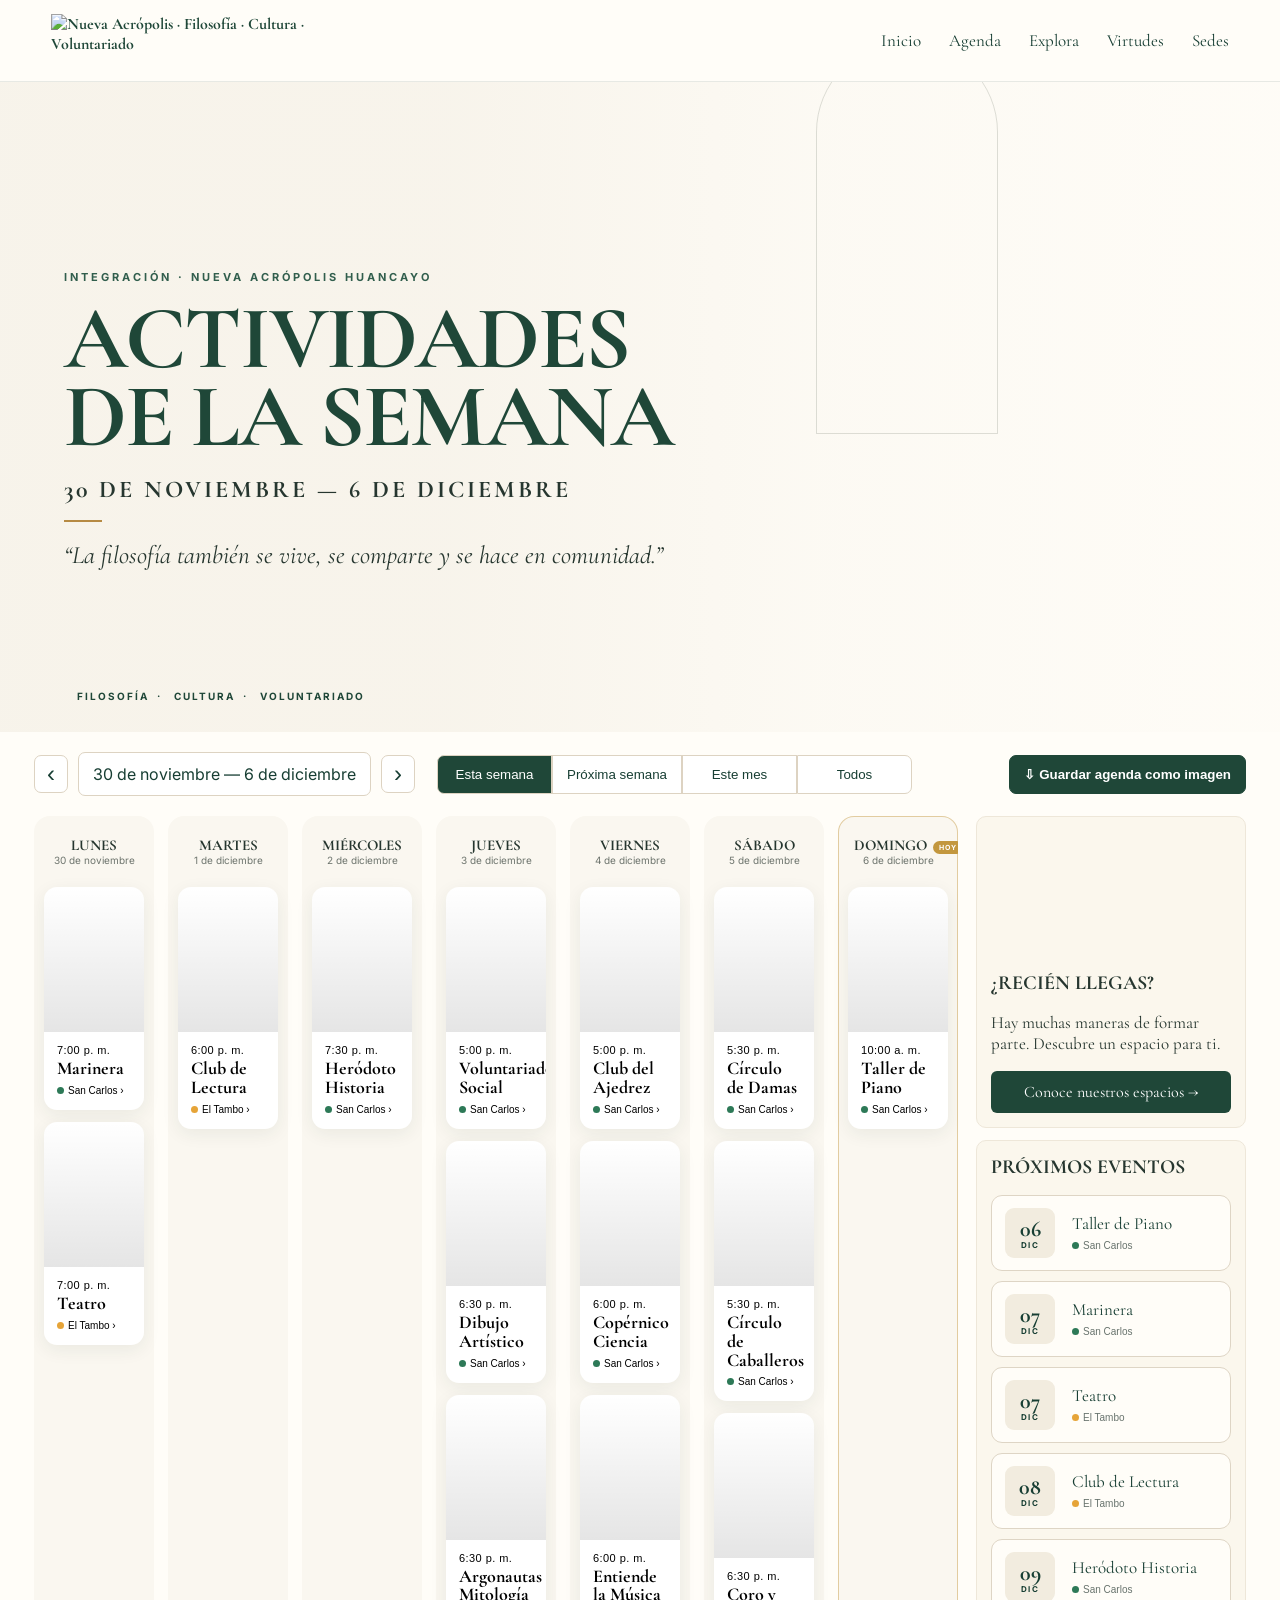
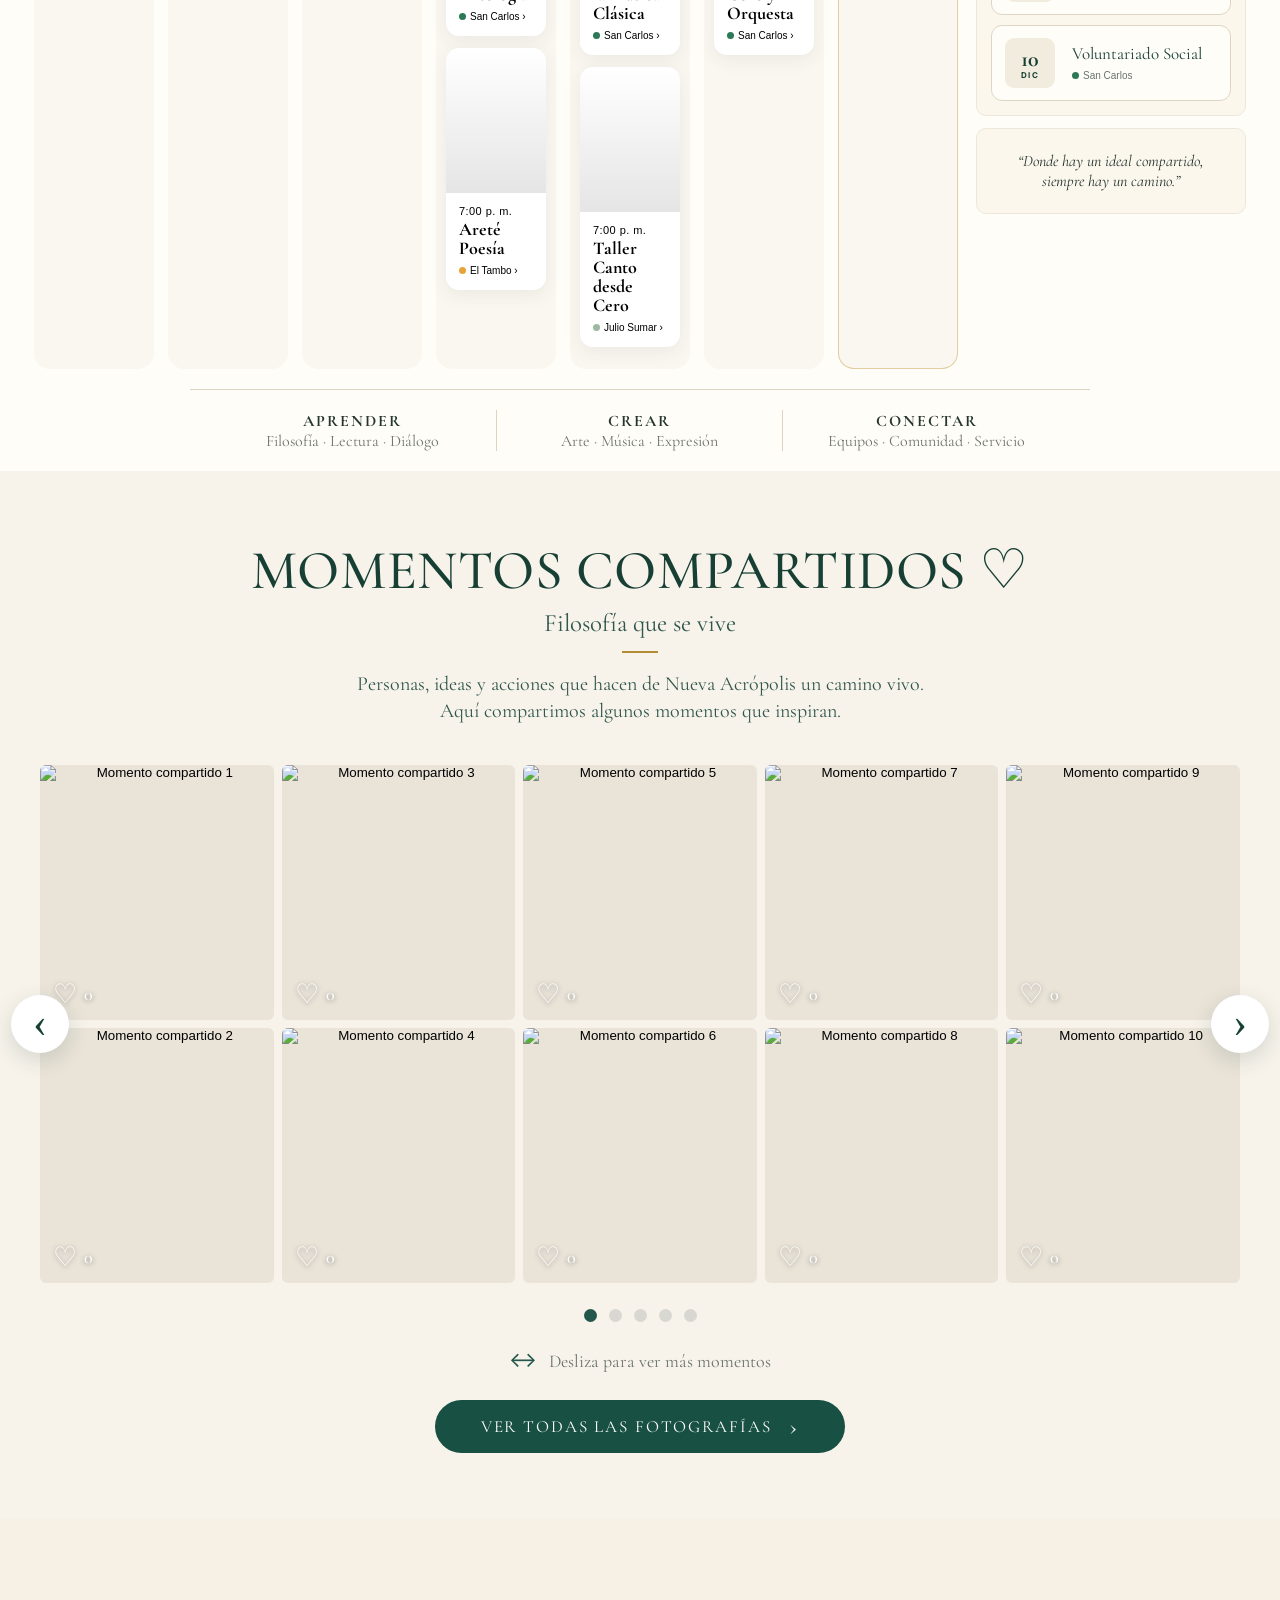
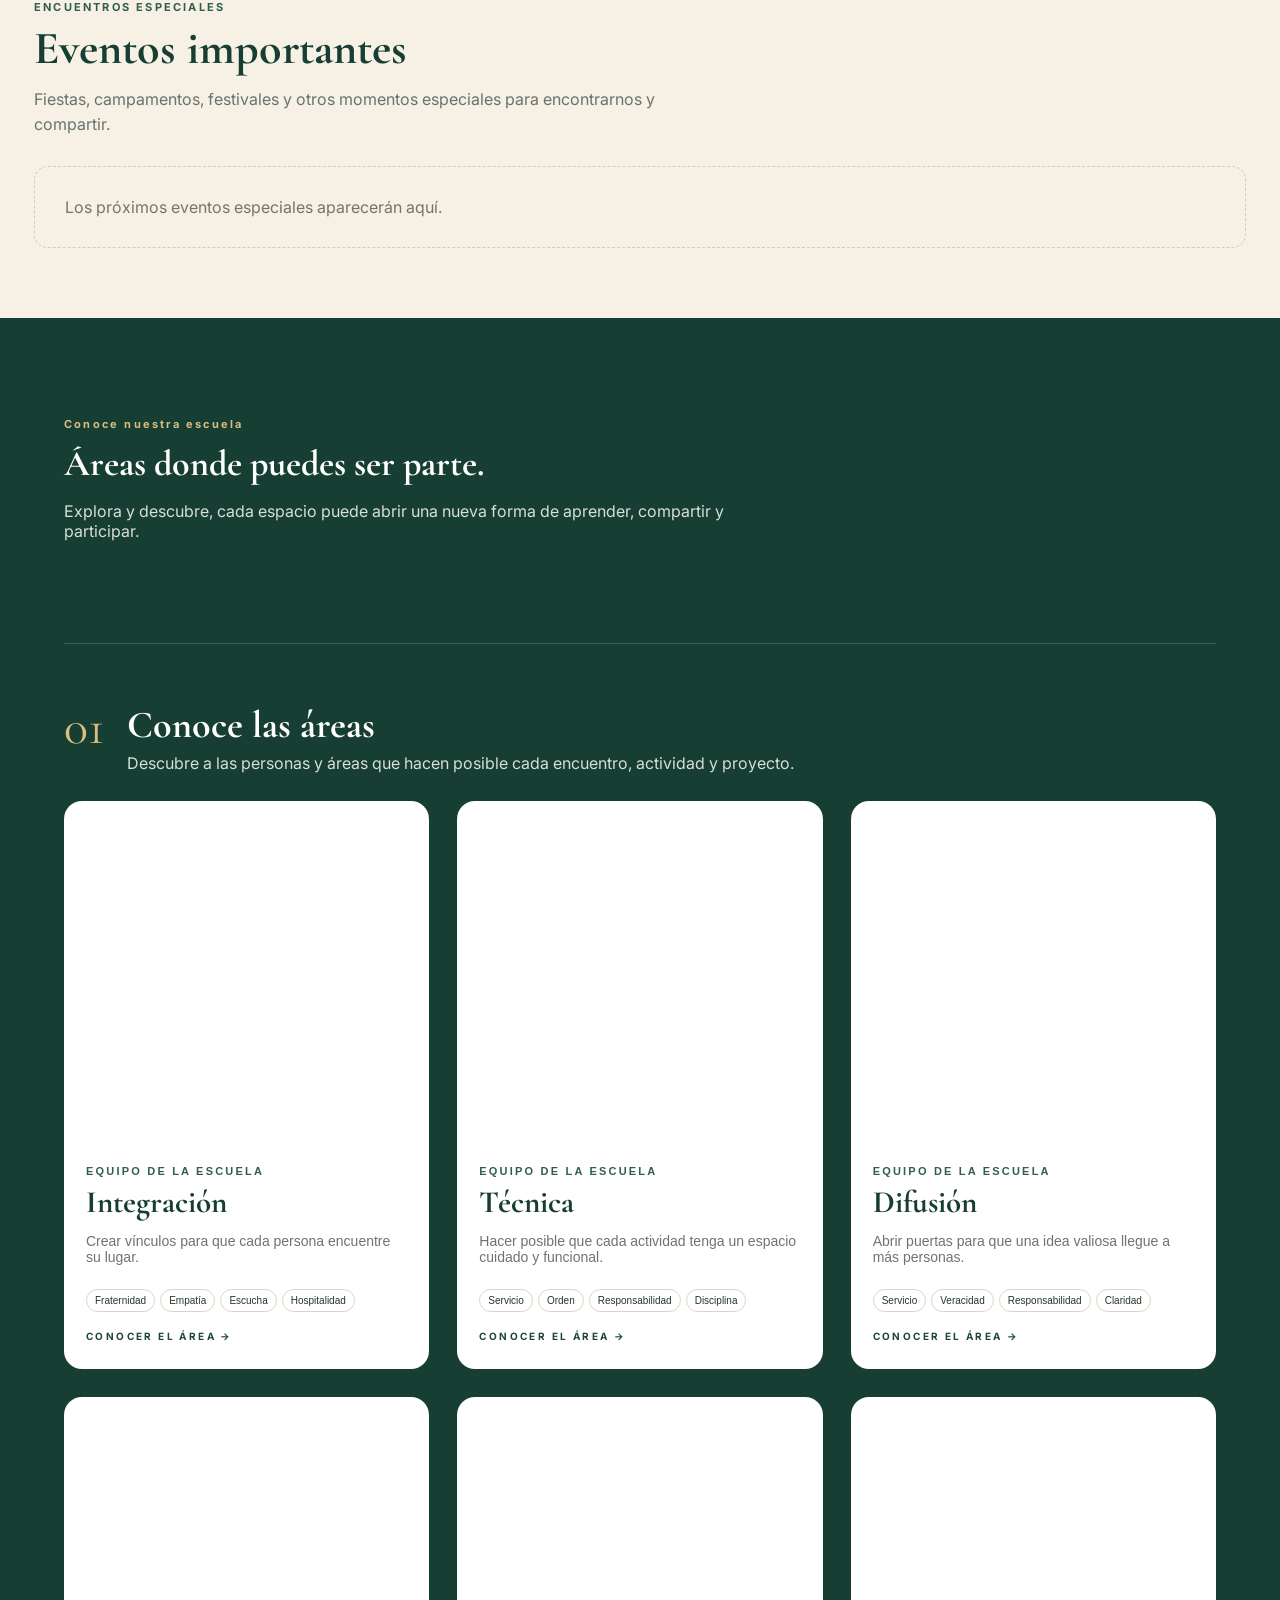
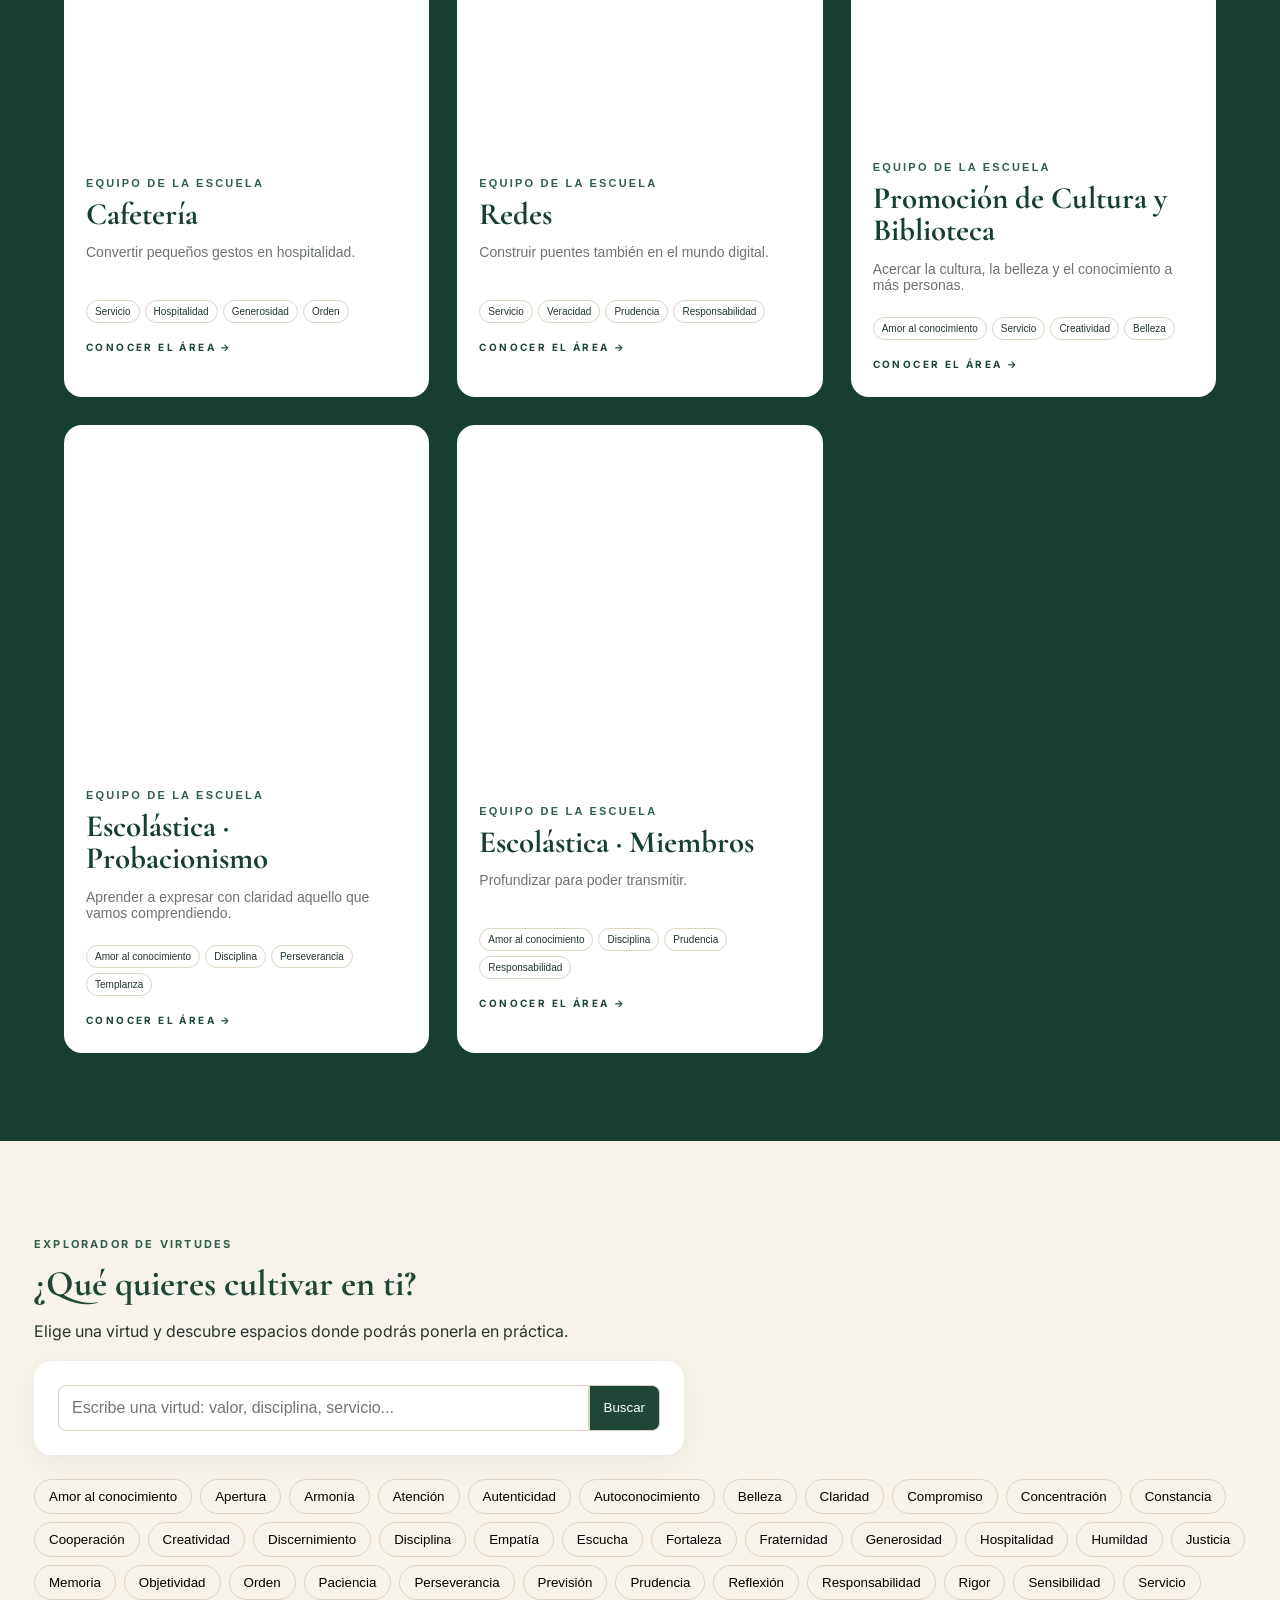
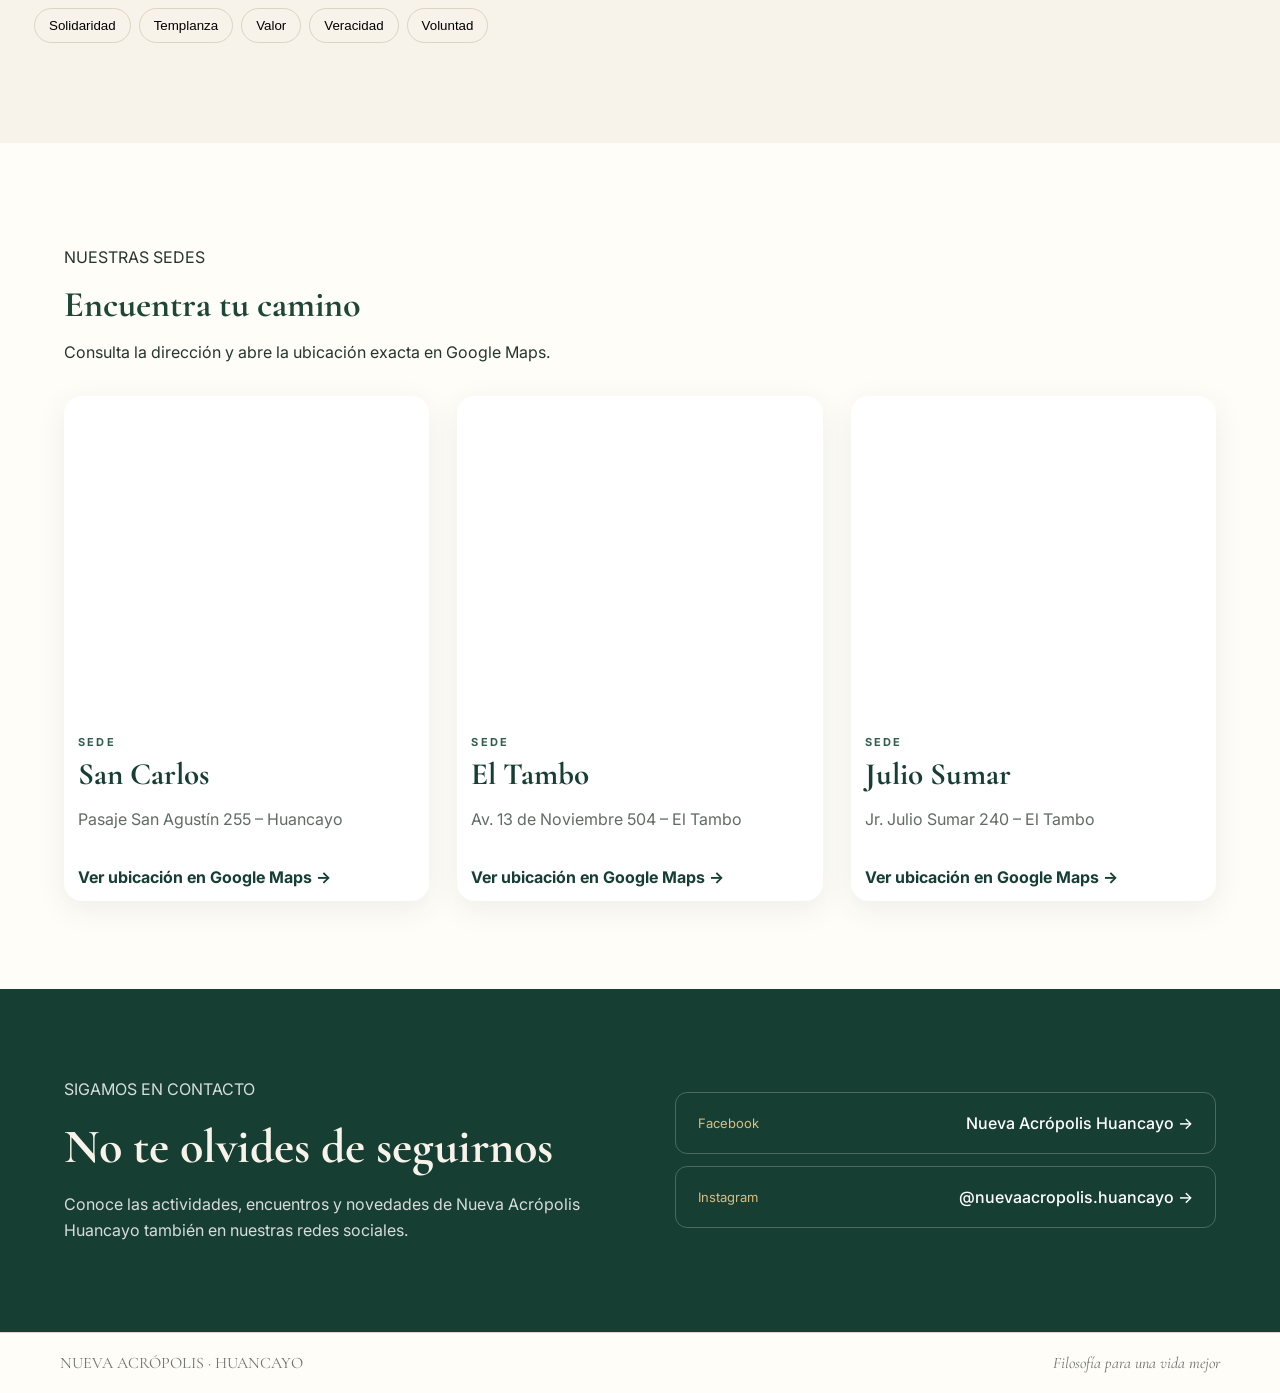
==== index.html @ ba3ba39b "Add files via upload" ====
<!DOCTYPE html>
<html lang="es">
<head>
  <meta charset="UTF-8">
  <meta name="viewport" content="width=device-width, initial-scale=1.0">
  <meta name="theme-color" content="#1f4738">
  <title>Nueva Acrópolis Huancayo</title>
  <link rel="stylesheet" href="style.css">
</head>
<body>
<header class="topbar">
  <a class="brand" href="#inicio" aria-label="Nueva Acrópolis"><img src="img/logo-nueva-acropolis.png" alt="Nueva Acrópolis · Filosofía · Cultura · Voluntariado"></a>
  <button class="menu-btn" id="menuBtn" aria-label="Abrir menú">☰</button>
  <nav id="nav">
    <a href="#inicio">Inicio</a><a href="#agenda">Agenda</a>
    <a href="#explorar">Explora</a><a href="#virtudes">Virtudes</a>
    <a href="#sedes">Sedes</a>
  </nav>
</header>

<main id="inicio">
  <section class="hero">
    <div class="hero-copy">
      <p class="eyebrow">INTEGRACIÓN · NUEVA ACRÓPOLIS HUANCAYO</p>
      <h1>ACTIVIDADES<br>DE LA SEMANA</h1>
      <h2 id="heroWeek">—</h2>
      <div class="gold-line"></div>
      <blockquote>“La filosofía también se vive, se comparte y se hace en comunidad.”</blockquote>
    </div>
    <div class="hero-simple-values">FILOSOFÍA&nbsp;&nbsp;·&nbsp;&nbsp; CULTURA&nbsp;&nbsp;·&nbsp;&nbsp; VOLUNTARIADO</div>
  </section>

  <section class="agenda-shell" id="agenda">
    <div class="agenda-tools">
      <button id="prevWeek" class="icon-btn" title="Semana anterior">‹</button>
      <div class="date-pill" id="weekPill">📅 —</div>
      <button id="nextWeek" class="icon-btn" title="Semana siguiente">›</button>
      <div class="view-tabs">
        <button class="active" data-view="week">Esta semana</button>
        <button data-view="next">Próxima semana</button>
        <button data-view="month">Este mes</button>
        <button data-view="all">Todos</button>
      </div>
      <button class="download-btn" id="downloadAgenda">⇩ Guardar agenda como imagen</button>
    </div>

    <div class="mobile-day-tabs" id="mobileDays"></div>
    <div class="calendar-layout">
      <div class="week-grid" id="weekGrid"></div>
      <aside class="sidebar">
        <article class="welcome-card">
          <div class="welcome-photo"></div>
          <div class="pad">
            <h3>¿RECIÉN LLEGAS?</h3>
            <p>Hay muchas maneras de formar parte. Descubre un espacio para ti.</p>
            <a class="primary-btn" href="#explorar">Conoce nuestros espacios →</a>
          </div>
        </article>
        <article class="upcoming">
          <div class="section-head"><h3>PRÓXIMOS EVENTOS</h3></div>
          <div id="upcomingList"></div>
        </article>
        <article class="quote-card">“Donde hay un ideal compartido,<br>siempre hay un camino.”</article>
      </aside>
    </div>
  </section>

  <section class="pathways" id="explorar">
    <div><b>APRENDER</b><span>Filosofía · Lectura · Diálogo</span></div>
    <div><b>CREAR</b><span>Arte · Música · Expresión</span></div>
    <div><b>CONECTAR</b><span>Equipos · Comunidad · Servicio</span></div>
  </section>


<section class="ideals-gallery-section" id="nuestros-ideales">
  <div class="ideals-gallery-inner">
    <div class="ideals-intro">
      <h2>MOMENTOS COMPARTIDOS ♡</h2>
      <p class="ideals-subtitle">Filosofía que se vive</p>
      <span class="ideals-divider" aria-hidden="true"></span>
      <p class="ideals-description">Personas, ideas y acciones que hacen de Nueva Acrópolis un camino vivo.<br>Aquí compartimos algunos momentos que inspiran.</p>
    </div>
    <div id="schoolGallery" class="school-gallery"></div>
  </div>
</section>

<section class="important-events-section" id="eventos-importantes">
  <div class="important-events-heading">
    <p class="eyebrow">ENCUENTROS ESPECIALES</p>
    <h2>Eventos importantes</h2>
    <p>Fiestas, campamentos, festivales y otros momentos especiales para encontrarnos y compartir.</p>
  </div>
  <div id="importantEventsGrid" class="important-events-grid"></div>
</section>

  <section class="content-section discovery-section" id="descubre">
    <p class="eyebrow">Conoce nuestra escuela</p>
    <div class="section-head">
      <div><h2>Áreas donde puedes ser parte.</h2><p>Explora y descubre, cada espacio puede abrir una nueva forma de aprender, compartir y participar.</p></div>
    </div>
    <div class="discover-block teams-block">
      <div class="discover-heading"><span>01</span><div><h3>Conoce las áreas</h3><p>Descubre a las personas y áreas que hacen posible cada encuentro, actividad y proyecto.</p></div></div>
      <div class="cards-grid" id="serviceSpacesGrid"></div>
    </div>
  </section>

  <section class="content-section virtue-section" id="virtudes">
    <p class="eyebrow">EXPLORADOR DE VIRTUDES</p>
    <h2>¿Qué quieres cultivar en ti?</h2>
    <p>Elige una virtud y descubre espacios donde podrás ponerla en práctica.</p>
    <div class="virtue-search"><input id="virtueInput" placeholder="Escribe una virtud: valor, disciplina, servicio..."><button id="virtueBtn">Buscar</button></div>
    <div class="virtue-chips" id="virtueChips"></div>
    <div id="virtueResults"></div>
  </section>
<section class="content-section" id="sedes">
  <div class="section-wrap">
    <p class="section-kicker">NUESTRAS SEDES</p>
    <h2 class="section-title">Encuentra tu camino</h2>
    <p class="section-intro">Consulta la dirección y abre la ubicación exacta en Google Maps.</p>
    <div class="venue-grid" id="venueGrid"></div>
  </div></section>
</main>

<div class="modal" id="detailModal" aria-hidden="true">
  <div class="modal-backdrop" data-close></div>
  <article class="modal-card">
    <button class="modal-close" data-close aria-label="Cerrar">×</button>
    <div id="modalContent"></div>
  </article>
</div>

<nav class="mobile-nav">
  <a href="#inicio">⌂<span>Inicio</span></a><a href="#agenda">▦<span>Agenda</span></a>
  <a href="#explorar">◇<span>Explorar</span></a><a href="#virtudes">✦<span>Virtudes</span></a>
</nav>


<section class="social-section" id="redes-sociales">
  <div class="section-wrap social-inner">
    <div>
      <p class="section-kicker">SIGAMOS EN CONTACTO</p>
      <h2>No te olvides de seguirnos</h2>
      <p>Conoce las actividades, encuentros y novedades de Nueva Acrópolis Huancayo también en nuestras redes sociales.</p>
    </div>
    <div class="social-links">
      <a href="https://www.facebook.com/acropolisperu.huancayo" target="_blank" rel="noopener"><span>Facebook</span><b>Nueva Acrópolis Huancayo →</b></a>
      <a href="https://www.instagram.com/nuevaacropolis.huancayo/" target="_blank" rel="noopener"><span>Instagram</span><b>@nuevaacropolis.huancayo →</b></a>
    </div>
  </div>
</section>

<footer>NUEVA ACRÓPOLIS · HUANCAYO <em>Filosofía para una vida mejor</em></footer>

<script src="data/sedes.js"></script>
<script src="data/agenda.js"></script>
<script src="data/espacios.js"></script>
<script src="data/eventos-importantes.js"></script>
  <script src="data/galeria.js"></script>
  <script src="script.js"></script>
</body>
</html>
---- style.css ----
@import url('https://fonts.googleapis.com/css2?family=Cormorant+Garamond:wght@500;600;700&family=Inter:wght@400;500;600;700&display=swap');
:root{--green:#1f4738;--green2:#315e4d;--cream:#f7f3e9;--paper:#fffdf8;--gold:#c59b4c;--orange:#e6a438;--sage:#9db9a2;--ink:#26332d;--muted:#6f746f;--line:#ded8ca;--shadow:0 10px 28px rgba(41,48,42,.08)}
*{box-sizing:border-box}html{scroll-behavior:smooth}body{margin:0;background:var(--paper);color:var(--ink);font-family:Inter,Arial,sans-serif}.topbar{height:76px;display:flex;align-items:center;padding:0 clamp(18px,5vw,64px);gap:36px;border-bottom:1px solid #eee8dc;background:rgba(255,253,248,.96);position:sticky;top:0;z-index:30}.brand{display:flex;align-items:center;gap:10px;text-decoration:none;color:var(--green);margin-right:auto;font-family:"Cormorant Garamond",serif;font-weight:700}.brand-mark{font-size:30px;border-right:1px solid var(--gold);padding-right:10px}.brand small{display:block;font-family:Inter;font-size:8px;letter-spacing:3px}.topbar nav{display:flex;gap:28px}.topbar nav a{text-decoration:none;color:var(--ink);font-family:"Cormorant Garamond",serif;font-size:17px}.menu-btn{display:none;border:0;background:none;font-size:24px}.hero{min-height:285px;display:grid;grid-template-columns:1fr 320px;padding:38px clamp(22px,6vw,80px);background:linear-gradient(90deg,rgba(247,243,233,.96),rgba(247,243,233,.70)),radial-gradient(circle at 70% 20%,#b8b19e,#ebe3d2 45%,#f7f3e9 70%);position:relative;overflow:hidden}.hero:after{content:"";position:absolute;right:22%;top:-40px;width:180px;height:390px;border:1px solid rgba(74,84,68,.18);border-radius:90px 90px 0 0}.eyebrow{font-size:11px;letter-spacing:2.2px;color:var(--green2);font-weight:700}.hero h1,.content-section h2{font-family:"Cormorant Garamond",serif;color:var(--green);margin:0}.hero h1{font-size:clamp(42px,5vw,66px);line-height:.82}.hero h2{font-family:"Cormorant Garamond",serif;letter-spacing:3px;margin:12px 0 0}.gold-line{width:38px;border-top:2px solid var(--gold);margin:16px 0}.hero blockquote{font-family:"Cormorant Garamond",serif;font-style:italic;font-size:22px;margin:0;max-width:470px}.hero-side{align-self:center;display:flex;flex-direction:column;gap:8px;letter-spacing:2px;font-family:"Cormorant Garamond",serif}.hero-side i{margin-top:18px;color:var(--muted);font-size:13px}.agenda-shell{padding:20px clamp(14px,3vw,34px) 0}.agenda-tools{display:flex;align-items:center;gap:10px;flex-wrap:wrap}.icon-btn,.date-pill,.view-tabs button,.download-btn,.space-tabs button,.virtue-search button{border:1px solid var(--line);background:#fff;padding:11px 14px;border-radius:7px;color:var(--ink)}.icon-btn{font-size:24px;padding:4px 12px}.view-tabs{display:flex;margin-left:12px}.view-tabs button{border-radius:0;min-width:115px}.view-tabs button:first-child{border-radius:7px 0 0 7px}.view-tabs button:last-child{border-radius:0 7px 7px 0}.view-tabs .active,.space-tabs .active{background:var(--green);color:#fff}.download-btn{margin-left:auto;background:var(--green);color:#fff;border-color:var(--green);font-weight:600}.calendar-layout{display:grid;grid-template-columns:minmax(0,1fr) 270px;gap:18px;margin-top:20px}.week-grid{display:grid;grid-template-columns:repeat(7,minmax(120px,1fr));gap:7px;overflow-x:auto}.day-column{background:#faf8f2;border:1px solid #eee9de;border-radius:10px;min-height:420px;padding:6px}.day-head{text-align:center;padding:6px;font-family:"Cormorant Garamond",serif;font-weight:700}.day-head small{display:block;font-family:Inter;color:var(--muted);font-size:10px;font-weight:400}.event-card{display:block;width:100%;border:1px solid #e3ded2;background:#fff;border-radius:7px;margin:7px 0;padding:0;text-align:left;overflow:hidden;cursor:pointer}.event-img{height:60px;background:linear-gradient(135deg,#d9d0bd,#8c9a83);position:relative}.event-img:after{content:"";position:absolute;inset:0;background:linear-gradient(transparent,rgba(0,0,0,.10))}.event-body{padding:8px}.event-time{font-size:10px}.event-name{font-family:"Cormorant Garamond",serif;font-weight:700;font-size:16px;line-height:1}.venue-tag{font-size:9px;margin-top:6px;display:flex;align-items:center;gap:4px}.dot{width:7px;height:7px;border-radius:50%;display:inline-block}.san-carlos{background:#2d7957}.el-tambo{background:var(--orange)}.julio-sumar{background:var(--sage)}.sidebar{display:flex;flex-direction:column;gap:12px}.welcome-card,.upcoming,.quote-card{border:1px solid #eee7d9;background:#fbf7ed;border-radius:10px;overflow:hidden}.welcome-photo{height:80px;background:linear-gradient(120deg,#d7c9ac,#8c9b7e)}.pad,.upcoming{padding:14px}.welcome-card h3,.upcoming h3{font-family:"Cormorant Garamond",serif;margin:0;font-size:20px}.welcome-card p{font-family:"Cormorant Garamond",serif;font-size:17px}.primary-btn{display:block;text-decoration:none;text-align:center;background:var(--green);color:#fff;padding:11px;border-radius:6px;font-family:"Cormorant Garamond",serif}.upcoming-row{display:flex;gap:10px;border-top:1px solid var(--line);padding:9px 0}.upcoming-date{font-family:"Cormorant Garamond",serif;font-size:18px;font-weight:700;min-width:40px}.upcoming-date small{font-family:Inter;font-size:8px;display:block}.upcoming-name{font-family:"Cormorant Garamond",serif}.quote-card{text-align:center;padding:22px;font-family:"Cormorant Garamond",serif;font-style:italic}.pathways{display:grid;grid-template-columns:repeat(3,1fr);max-width:900px;margin:20px auto 0;border-top:1px solid var(--line);padding:20px}.pathways div{text-align:center;border-right:1px solid var(--line)}.pathways div:last-child{border:0}.pathways b{font-family:"Cormorant Garamond",serif;letter-spacing:2px}.pathways span{display:block;color:var(--muted);font-family:"Cormorant Garamond",serif}.content-section{padding:64px clamp(18px,6vw,80px);max-width:1400px;margin:auto}.content-section h2{font-size:36px}.section-head{display:flex;justify-content:space-between;gap:20px}.section-head p{max-width:700px;color:var(--muted)}.space-tabs{margin:24px 0;display:flex;gap:8px}.cards-grid{display:grid;grid-template-columns:repeat(4,1fr);gap:14px}.space-card{border:1px solid var(--line);border-radius:12px;overflow:hidden;background:#fff;cursor:pointer;text-align:left;padding:0}.space-photo{height:140px;background:linear-gradient(145deg,#ded3bc,#7e927e)}.space-card-body{padding:14px}.space-card h3{font-family:"Cormorant Garamond",serif;font-size:21px;margin:0}.space-card p{font-size:12px;color:var(--muted)}.virtue-section{background:var(--cream);max-width:none}.virtue-section>*{max-width:1250px;margin-left:auto;margin-right:auto}.virtue-search{display:flex;max-width:650px;margin-top:20px}.virtue-search input{flex:1;min-width:0;border:1px solid var(--line);border-radius:8px 0 0 8px;padding:13px;font-size:16px}.virtue-search button{border-radius:0 8px 8px 0;background:var(--green);color:white}.virtue-chips{display:flex;gap:8px;flex-wrap:wrap;margin-top:14px}.virtue-chip{border:1px solid var(--line);background:#fff;border-radius:999px;padding:8px 12px;cursor:pointer}.result-grid{display:grid;grid-template-columns:repeat(3,1fr);gap:12px;margin-top:20px}.result-card{background:#fff;border:1px solid var(--line);border-radius:10px;padding:14px}.venue-grid{display:grid;grid-template-columns:repeat(3,1fr);gap:14px;margin-top:24px}.venue-card{border:1px solid var(--line);border-radius:12px;overflow:hidden}.venue-photo{height:150px;background:linear-gradient(140deg,#d9cdb7,#8c9b81)}.venue-card div:last-child{padding:14px}.venue-card h3{font-family:"Cormorant Garamond",serif;font-size:22px;margin:0}.venue-card a{color:var(--green);font-weight:700;text-decoration:none}.modal{display:none;position:fixed;inset:0;z-index:100}.modal.open{display:block}.modal-backdrop{position:absolute;inset:0;background:rgba(20,28,24,.58)}.modal-card{position:relative;background:var(--paper);width:min(760px,92vw);max-height:88vh;overflow:auto;margin:6vh auto;border-radius:16px;box-shadow:var(--shadow);padding:24px}.modal-close{position:absolute;right:14px;top:10px;border:0;background:none;font-size:30px}.modal-hero{height:220px;border-radius:10px;background:linear-gradient(140deg,#d8cbb2,#788b78);margin-bottom:18px}.modal-card h2{font-family:"Cormorant Garamond",serif;color:var(--green);font-size:36px;margin:0}.modal-card h4{font-family:"Cormorant Garamond",serif;font-size:20px;margin-bottom:4px}.modal-card p{line-height:1.6}.virtue-list{display:flex;gap:7px;flex-wrap:wrap}.virtue-list span{border:1px solid var(--line);border-radius:999px;padding:7px 10px;font-size:12px}.whatsapp{display:inline-block;background:var(--green);color:#fff;text-decoration:none;padding:12px 16px;border-radius:7px;margin-top:12px}.mobile-day-tabs,.mobile-nav{display:none}footer{border-top:1px solid var(--line);padding:20px clamp(18px,5vw,60px);display:flex;justify-content:space-between;font-family:"Cormorant Garamond",serif;color:var(--muted)}
@media(max-width:900px){.topbar{height:64px}.topbar nav{display:none;position:absolute;top:64px;left:0;right:0;background:var(--paper);padding:18px;flex-direction:column;border-bottom:1px solid var(--line)}.topbar nav.open{display:flex}.menu-btn{display:block}.hero{grid-template-columns:1fr;padding:26px 20px;min-height:245px}.hero-side{display:none}.hero h1{font-size:42px}.hero blockquote{font-size:18px}.agenda-tools .view-tabs{display:none}.download-btn{margin-left:0;width:100%}.calendar-layout{grid-template-columns:1fr}.sidebar{display:grid;grid-template-columns:1fr 1fr}.quote-card{display:none}.mobile-day-tabs{display:flex;overflow-x:auto;gap:6px;margin-top:15px}.mobile-day-tabs button{min-width:55px;border:1px solid var(--line);background:#fff;border-radius:9px;padding:8px}.mobile-day-tabs button.active{background:var(--green);color:#fff}.week-grid{display:block;overflow:visible}.day-column{display:none;min-height:0}.day-column.mobile-active{display:block}.day-head{display:none}.event-card{display:grid;grid-template-columns:78px 1fr}.event-img{height:100%}.cards-grid{grid-template-columns:repeat(2,1fr)}.result-grid{grid-template-columns:1fr 1fr}.venue-grid{grid-template-columns:1fr}.mobile-nav{display:flex;position:sticky;bottom:0;z-index:40;background:rgba(255,253,248,.97);border-top:1px solid var(--line);justify-content:space-around;padding:7px}.mobile-nav a{text-decoration:none;color:var(--ink);font-size:17px;text-align:center}.mobile-nav span{display:block;font-size:9px}.content-section{padding:42px 18px}footer{padding-bottom:70px}.pathways{padding:16px 8px}.pathways span{font-size:12px}}
@media(max-width:560px){.brand{font-size:13px}.brand-mark{font-size:24px}.hero h1{font-size:38px}.sidebar{grid-template-columns:1fr}.upcoming{display:none}.cards-grid{display:flex;overflow-x:auto}.space-card{min-width:230px}.space-photo{height:125px}.result-grid{grid-template-columns:1fr}.pathways b{font-size:13px}.pathways span{font-size:10px}.modal-card{padding:18px}.modal-hero{height:160px}.modal-card h2{font-size:29px}}

/* V3 — imágenes reales del proyecto + logo oficial */
.brand{height:58px;min-width:260px;display:flex;align-items:center}
.brand img{display:block;width:auto;height:48px;max-width:310px;object-fit:contain;object-position:left center}
.hero{
  background:
    linear-gradient(90deg,rgba(247,243,233,.94) 0%,rgba(247,243,233,.83) 38%,rgba(247,243,233,.25) 70%,rgba(247,243,233,.48) 100%),
    url("img/hero.jpg") center/cover no-repeat;
}
.event-img,.space-photo,.venue-photo,.modal-hero{
  background-size:cover!important;
  background-position:center!important;
  background-repeat:no-repeat!important;
}
.event-img{height:74px}
.space-photo{height:155px}
.venue-photo{height:175px}
.modal-hero{height:260px}
@media(max-width:900px){
  .brand{height:50px;min-width:0}
  .brand img{height:39px;max-width:225px}
  .event-img{height:100%;min-height:92px}
  .hero{background-position:58% center}
}
@media(max-width:560px){
  .brand img{height:34px;max-width:190px}
  .topbar{padding-left:14px;padding-right:14px}
}

/* V4 elegante + fotos protagonistas */
.event-img{height:130px}.space-photo{height:260px}.space-card{border-radius:12px;overflow:hidden;transition:.2s}.space-card:hover,.event-card:hover{transform:translateY(-3px);box-shadow:0 14px 30px rgba(31,71,56,.12)}.space-card-body{padding:20px}.space-card h3{font-size:27px;margin:6px 0}.discover{font-family:Inter,sans-serif;letter-spacing:2px;text-transform:uppercase;font-size:10px;font-weight:700;color:var(--green)}.today{background:#fffdf7;box-shadow:inset 0 0 0 1px rgba(195,151,62,.45)}.today-pill{margin-left:6px;padding:2px 6px;border-radius:20px;background:#c3973e;color:white;font:700 7px Inter,sans-serif;letter-spacing:1px}.day-empty{padding:24px 8px;text-align:center;color:#aaa;font-size:10px}.week-empty{padding:20px;margin:10px;border:1px dashed #c3973e;border-radius:9px;background:#fffaf0;text-align:center}.upcoming-button{width:100%;border:0;background:none;text-align:left;cursor:pointer}.modal-card{width:min(920px,94vw);padding:28px}.modal-hero{height:390px;border-radius:14px}.modal-columns{display:grid;grid-template-columns:1fr 1fr;gap:36px}.lead{font-size:18px}.contact-box{display:flex;justify-content:space-between;align-items:center;gap:18px;background:#f4efe3;border-radius:12px;padding:18px 20px;margin:22px 0}.contact-box p{margin:5px 0}.venue-line{padding-top:15px;border-top:1px solid var(--line);font-size:13px}.light-note{font-style:italic;color:var(--muted)}.area-gallery{display:grid;grid-template-columns:repeat(3,1fr);gap:10px}.gallery-photo{height:180px;border-radius:10px;background-size:cover;background-position:center}.gallery-title{margin-top:26px}.result-card h3{font-size:23px;margin:6px 0}.hero{min-height:350px}.welcome-photo{height:140px;background:url("img/hero.jpg") center/cover}.cards-grid{gap:22px}.content-section{padding-top:80px;padding-bottom:80px}@media(max-width:900px){.event-img{min-height:130px}.space-photo{height:220px}.modal-hero{height:270px}.area-gallery{grid-template-columns:1fr 1fr}}@media(max-width:560px){.event-card{grid-template-columns:125px 1fr}.event-img{min-height:120px}.space-photo{height:220px}.modal-columns{grid-template-columns:1fr;gap:6px}.modal-hero{height:220px}.contact-box{flex-direction:column;align-items:flex-start}.area-gallery{display:flex;overflow-x:auto}.gallery-photo{min-width:240px}}

/* =========================================================
   V5 — PORTAL EDITORIAL / CULTURAL
   ========================================================= */
:root{
 --ink:#173e33; --cream:#f7f3ea; --paper:#fffdf8; --sand:#e8dfcf;
 --gold:#b68a43; --muted:#6d746d; --line:#ddd3c2;
}
body{background:var(--paper);color:#26362f}
.topbar{height:82px;background:rgba(255,253,248,.96);border-bottom:1px solid rgba(23,62,51,.10);padding:0 4vw}
.brand{height:64px}
.brand img{height:53px;max-width:330px}
.nav a{font-size:14px;letter-spacing:.02em;padding:28px 12px}
.hero{
 min-height:470px;padding:72px 5vw 58px;display:flex;align-items:center;
 background:
 linear-gradient(90deg,rgba(247,243,234,.98) 0%,rgba(247,243,234,.91) 38%,rgba(247,243,234,.26) 68%,rgba(247,243,234,.08) 100%),
 url("img/hero.jpg") center/cover no-repeat;
 border-bottom:0;
}
.hero-inner{max-width:650px}
.hero .eyebrow{font-size:11px;letter-spacing:3px}
.hero h1{font-size:clamp(54px,6vw,88px);line-height:.88;letter-spacing:-2px;margin:16px 0 20px}
.hero-week{font-size:19px;letter-spacing:4px}
.hero-quote{font-size:22px;max-width:540px;line-height:1.35;margin-top:28px}
.hero-side{background:rgba(255,253,248,.72);backdrop-filter:blur(4px);padding:30px;border-left:1px solid rgba(23,62,51,.16)}
.agenda-section{padding:34px 4vw 64px}
.agenda-toolbar{margin-bottom:28px}
.week-grid{gap:14px}
.day-column{background:#faf7f0;border:0;border-radius:16px;padding:10px;min-width:0}
.day-head{padding:10px 6px 14px;font-size:15px}
.event-card{border:0;border-radius:13px;overflow:hidden;background:white;margin-bottom:12px;box-shadow:0 5px 18px rgba(35,52,45,.07)}
.event-img{height:145px}
.event-body{padding:12px 13px 14px}
.event-name{font-size:18px;line-height:1.05;margin:3px 0 7px}
.event-time{font-size:11px;letter-spacing:.04em}
.venue-tag{font-size:10px}
.sidebar-card{border:0;border-radius:16px;background:#f3eee4;padding:22px}
.sidebar-card h3{font-size:24px}
.explore-section,.virtues-section,.venues-section{padding:78px 5vw}
.explore-section{background:#173e33;color:#f8f4eb}
.explore-section .section-kicker,.explore-section .eyebrow{color:#d9bd82}
.explore-section .section-title{color:white;font-size:48px}
.explore-section .section-intro{color:#d9dfda;max-width:680px}
.space-tabs{margin:30px 0 28px}
.space-tabs button{border:1px solid rgba(255,255,255,.24);background:transparent;color:white;padding:12px 18px}
.space-tabs button.active{background:#f8f4eb;color:#173e33}
.spaces-grid{grid-template-columns:repeat(3,1fr);gap:24px}
.space-card{border:0;border-radius:18px;overflow:hidden;background:#fff;color:#24352f;text-align:left}
.space-photo{height:300px}
.space-card-body{padding:22px 22px 25px}
.space-card h3{font-size:29px;margin:7px 0}
.space-card p{font-size:14px;min-height:42px}
.discover{font-size:10px;letter-spacing:2.4px}
.virtues-section{background:#f5efe4}
.virtues-layout{display:grid;grid-template-columns:.8fr 1.2fr;gap:60px;align-items:start}
.virtues-section .section-title{font-size:48px}
.virtue-search{background:white;border-radius:18px;padding:24px;box-shadow:0 8px 30px rgba(35,52,45,.06)}
.virtue-chip{padding:9px 14px;border-radius:999px;background:transparent}
.venues-section .section-title{font-size:48px}
.venue-grid{grid-template-columns:repeat(3,1fr);gap:24px}
.venue-card{border:0;border-radius:18px;overflow:hidden;box-shadow:0 8px 28px rgba(35,52,45,.07)}
.venue-photo{height:260px}
.modal-overlay{backdrop-filter:blur(6px)}
.modal-card{border-radius:20px;width:min(960px,94vw);padding:0;overflow:auto}
.modal-content{padding:0 34px 34px}
.modal-hero{height:430px;margin:0 -34px 28px;border-radius:0}
.modal-close{position:sticky;top:12px;float:right;z-index:5;background:white;border-radius:50%;width:38px;height:38px;box-shadow:0 3px 15px rgba(0,0,0,.12)}
.modal-content h2{font-size:45px}
.contact-box{background:#173e33;color:white;padding:20px 22px;border-radius:14px}
.contact-box .eyebrow{color:#d9bd82}
.whatsapp{background:#f7f3ea!important;color:#173e33!important;border-radius:8px!important}
@media(max-width:1100px){
 .spaces-grid{grid-template-columns:repeat(2,1fr)}
 .week-grid{gap:8px}
 .event-img{height:120px}
}
@media(max-width:900px){
 .topbar{height:68px}
 .hero{min-height:390px;padding:52px 22px 42px}
 .hero h1{font-size:55px}
 .hero-side{display:none}
 .agenda-section{padding:24px 16px 50px}
 .spaces-grid{display:flex;overflow-x:auto;scroll-snap-type:x mandatory;padding-bottom:12px}
 .space-card{min-width:82vw;scroll-snap-align:start}
 .space-photo{height:270px}
 .virtues-layout{grid-template-columns:1fr;gap:24px}
 .venue-grid{grid-template-columns:1fr}
}
@media(max-width:560px){
 .hero{min-height:350px;background-position:64% center}
 .hero h1{font-size:45px}
 .hero-week{font-size:14px;letter-spacing:2px}
 .hero-quote{font-size:18px}
 .event-card{display:grid;grid-template-columns:42% 58%}
 .event-img{height:auto;min-height:125px}
 .space-photo{height:245px}
 .explore-section,.virtues-section,.venues-section{padding:55px 18px}
 .explore-section .section-title,.virtues-section .section-title,.venues-section .section-title{font-size:38px}
 .modal-content{padding:0 20px 24px}
 .modal-hero{margin:0 -20px 24px;height:260px}
 .modal-content h2{font-size:36px}
}

/* ==========================================================
   V6 — Integración visual, galerías y exploración automática
   ========================================================== */
.hero{
  min-height:650px;
  padding:90px 5vw 80px;
  background:
    linear-gradient(90deg,rgba(247,243,234,.97) 0%,rgba(247,243,234,.91) 35%,rgba(247,243,234,.34) 64%,rgba(247,243,234,.10) 100%),
    url("img/hero.jpg") center/cover no-repeat;
}
.hero-copy{max-width:720px}
.hero-copy h1{font-size:clamp(68px,7vw,106px);line-height:.86}
.hero-copy blockquote{max-width:620px;font-size:25px;line-height:1.4}
.content-section{padding-top:78px;padding-bottom:88px}
.discover-block{margin-top:38px}
.discover-block + .discover-block{margin-top:86px;padding-top:62px;border-top:1px solid var(--line)}
.discover-heading{display:flex;gap:22px;align-items:flex-start;margin-bottom:28px}
.discover-heading>span{font-family:"Cormorant Garamond",serif;font-size:50px;color:var(--gold);line-height:1}
.discover-heading h3{font-family:"Cormorant Garamond",serif;font-size:38px;color:var(--green);margin:0}
.discover-heading p{margin:5px 0 0;color:var(--muted)}
.cards-grid{grid-template-columns:repeat(3,minmax(0,1fr));gap:28px}
.space-photo{height:330px}
.space-card{border-radius:18px;overflow:hidden}
.space-card-body{padding:22px 22px 26px}
.space-card h3{font-size:30px}

/* The modal previously had no padding because the actual element is #modalContent. */
.modal-card{
  width:min(1040px,94vw);
  max-height:92vh;
  padding:0 !important;
  overflow-y:auto;
  overflow-x:hidden;
  border-radius:22px;
}
#modalContent{padding:0}
.modal-inner{padding:34px 52px 48px}
.modal-inner>p,.modal-inner>h2,.modal-inner>h4{max-width:900px}
.modal-inner h2{font-size:52px;margin:7px 0 10px}
.modal-inner h4{font-size:22px;margin-top:30px}
.modal-inner p{font-size:17px;line-height:1.65}
.modal-columns{gap:48px;margin-top:30px}
.modal-close{position:fixed;top:calc(4vh + 16px);right:calc(3vw + 16px);z-index:20}

/* Three prepared photos per activity/area */
.photo-gallery{
  width:100%;height:500px;display:grid;grid-template-columns:2fr 1fr;gap:7px;
  background:#e9e3d8;
}
.gallery-main,.gallery-side>div{background-size:cover;background-position:center;background-repeat:no-repeat}
.gallery-side{display:grid;grid-template-rows:1fr 1fr;gap:7px}
.contact-box{margin-top:34px}
.virtue-section{padding-top:85px;padding-bottom:100px}
.virtue-chips{margin-top:24px}
.virtue-related-head{margin:34px 0 18px}
.result-grid{display:grid;grid-template-columns:repeat(3,1fr);gap:18px}
.result-card.virtue-result{background:#fff;border:1px solid var(--line);border-radius:14px;padding:22px;text-align:left;cursor:pointer}
.result-card.virtue-result:hover{transform:translateY(-2px);box-shadow:0 8px 24px rgba(31,71,56,.08)}
.relation{font:700 9px/1.2 Inter,sans-serif;letter-spacing:1.6px;color:var(--gold)}
.mini-virtues{display:flex;flex-wrap:wrap;gap:5px;margin-top:14px}
.mini-virtues span{font-size:10px;padding:5px 8px;border:1px solid var(--line);border-radius:999px}
.no-results{margin-top:25px;color:var(--muted)}
@media(max-width:1100px){
 .cards-grid{grid-template-columns:repeat(2,minmax(0,1fr))}
 .result-grid{grid-template-columns:repeat(2,1fr)}
}
@media(max-width:900px){
 .hero{min-height:560px;padding:70px 24px 60px}
 .hero-copy h1{font-size:64px}
 .cards-grid{display:grid;grid-template-columns:repeat(2,minmax(0,1fr));overflow:visible}
 .space-card{min-width:0}
 .space-photo{height:280px}
 .photo-gallery{height:420px;grid-template-columns:1.45fr .75fr}
 .modal-inner{padding:28px 28px 38px}
 .modal-close{top:6vh;right:5vw}
}
@media(max-width:620px){
 .hero{min-height:620px;padding:68px 18px 56px;background-position:62% center}
 .hero-copy h1{font-size:52px;line-height:.9}
 .hero-copy blockquote{font-size:20px}
 .cards-grid{grid-template-columns:1fr}
 .space-photo{height:72vw;max-height:360px}
 .discover-heading>span{font-size:40px}
 .discover-heading h3{font-size:31px}
 .photo-gallery{height:auto;display:grid;grid-template-columns:1fr;gap:5px}
 .gallery-main{height:72vw;min-height:270px}
 .gallery-side{grid-template-columns:1fr 1fr;grid-template-rows:1fr;height:38vw;min-height:145px}
 .modal-card{width:96vw;max-height:94vh}
 .modal-inner{padding:25px 20px 34px}
 .modal-inner h2{font-size:40px}
 .modal-inner p{font-size:16px}
 .modal-columns{grid-template-columns:1fr;gap:6px}
 .modal-close{top:4.5vh;right:4vw}
 .result-grid{grid-template-columns:1fr}
}

/* V7 hard layout corrections */
.section-wrap{width:min(1440px,90vw);margin:0 auto}
#espacios{display:block!important;visibility:visible!important;min-height:600px;background:#173e33;color:#f7f3ea;padding:90px 0}
#espacios .section-title,#espacios .discover-heading h3{color:#fff}
#espacios .section-intro,#espacios .discover-heading p{color:#d7ddd8}
#activitySpacesGrid,#serviceSpacesGrid{display:grid!important;grid-template-columns:repeat(3,minmax(0,1fr));gap:28px}
#sedes{display:block!important;visibility:visible!important;padding:90px 0;background:#fffdf8;min-height:560px}
#venueGrid{display:grid!important;grid-template-columns:repeat(3,minmax(0,1fr));gap:28px;margin-top:34px}
.venue-card{background:#fff;border-radius:18px;overflow:hidden;box-shadow:0 8px 30px rgba(31,62,50,.08)}
.venue-photo{height:300px;background-size:cover;background-position:center}
.venue-info{padding:24px}
.venue-info h3{font-family:"Cormorant Garamond",serif;font-size:31px;margin:5px 0 8px;color:#173e33}
.venue-info p{min-height:42px;color:#626b65}
.venue-info a{color:#173e33;font-weight:700;text-decoration:none}
.modal-card{width:min(1060px,94vw)!important;max-height:92vh!important;overflow-y:auto!important;overflow-x:hidden!important}
#modalContent{width:100%!important;box-sizing:border-box!important;padding:0!important}
.modal-inner{box-sizing:border-box!important;width:100%!important;padding:42px 72px 54px!important;margin:0!important}
.modal-inner h2,.modal-inner>p,.modal-inner>h4,.modal-inner .modal-columns,.modal-inner .contact-box,.modal-inner .location-box{margin-left:auto!important;margin-right:auto!important;max-width:900px!important}
.modal-inner h2{font-size:52px}
.modal-inner .modal-columns{display:grid;grid-template-columns:1fr 1fr;gap:52px}
.location-box{margin-top:30px!important;padding:22px 24px;background:#f3eee3;border-radius:14px;border-left:3px solid #b68a43}
.location-box h4{margin:5px 0!important;font-size:22px}
.location-box p{margin:4px 0 10px!important}
.location-box a{color:#173e33;font-weight:700}
.photo-gallery{width:100%!important;height:510px!important;margin:0!important}
.social-section{padding:72px 0;background:#173e33;color:#f7f3ea}
.social-inner{display:grid;grid-template-columns:1fr 1fr;gap:70px;align-items:center}
.social-inner h2{font-family:"Cormorant Garamond",serif;font-size:48px;margin:8px 0 12px}
.social-inner p{color:#d7ddd8;max-width:620px;line-height:1.6}
.social-links{display:grid;gap:12px}
.social-links a{display:flex;justify-content:space-between;align-items:center;gap:20px;padding:20px 22px;border:1px solid rgba(255,255,255,.22);border-radius:12px;color:#fff;text-decoration:none}
.social-links a:hover{background:rgba(255,255,255,.07)}
.social-links span{font-size:13px;color:#d9bd82}
.social-links b{font-weight:500}
@media(max-width:1000px){
 #activitySpacesGrid,#serviceSpacesGrid,#venueGrid{grid-template-columns:repeat(2,minmax(0,1fr))}
 .modal-inner{padding:34px 42px 46px!important}
 .social-inner{grid-template-columns:1fr;gap:28px}
}
@media(max-width:620px){
 .section-wrap{width:min(100% - 32px,1440px)}
 #activitySpacesGrid,#serviceSpacesGrid,#venueGrid{grid-template-columns:1fr}
 #espacios,#sedes{padding:64px 0}
 .modal-card{width:96vw!important}
 .modal-inner{padding:28px 24px 38px!important}
 .modal-inner .modal-columns{grid-template-columns:1fr;gap:10px}
 .modal-inner h2{font-size:40px}
 .photo-gallery{height:auto!important}
 .social-section{padding:58px 0}
 .social-inner h2{font-size:38px}
 .social-links a{align-items:flex-start;flex-direction:column}
}

/* V8 — ficha según esquema indicado */
.discovery-section{padding:88px 5vw!important;background:#173e33!important;color:#f8f4eb}
.discovery-section>.eyebrow,.discovery-section .discover-heading>span{color:#d9bd82}
.discovery-section h2,.discovery-section h3{color:#fff!important}
.discovery-section .section-head p,.discovery-section .discover-heading p{color:#d8ded9}
#activitySpacesGrid,#serviceSpacesGrid{display:grid!important;grid-template-columns:repeat(3,minmax(0,1fr));gap:28px!important}
#serviceSpacesGrid{margin-top:10px}
.teams-block{display:block!important;visibility:visible!important;margin-top:86px!important;padding-top:58px;border-top:1px solid rgba(255,255,255,.18)}
.area-card .space-photo{height:340px}
.area-card .mini-virtues{margin:12px 0 16px}
.area-card .mini-virtues span{border-color:#ded4c3}

/* Modal: imagen completa arriba + bloque de texto centrado abajo */
.modal-card{width:min(1060px,94vw)!important;max-height:92vh!important;padding:0!important;overflow-y:auto!important;overflow-x:hidden!important;border-radius:22px!important}
#modalContent{padding:0!important;width:100%!important}
.activity-modal{width:100%}
.activity-cover{width:100%;height:500px;background-size:cover;background-position:center}
.activity-copy{width:min(880px,calc(100% - 120px));margin:0 auto;padding:34px 0 52px;box-sizing:border-box}
.activity-copy h2{font-family:"Cormorant Garamond",serif;font-size:52px;line-height:1;margin:8px 0 14px;color:#164536}
.activity-copy .lead{font-size:20px;margin-bottom:34px}
.activity-copy h4{font-family:"Cormorant Garamond",serif;font-size:22px;margin:28px 0 8px}
.activity-copy p{font-size:16px;line-height:1.65}
.activity-copy .modal-columns{display:grid;grid-template-columns:1fr 1fr;gap:58px;margin:0}
.activity-copy .virtue-list{display:flex;flex-wrap:wrap;gap:8px}
.more-photos{margin:38px 0}
.more-photos>.eyebrow{margin-bottom:12px}
.more-photos-grid{display:grid;grid-template-columns:1fr 1fr;gap:12px}
.more-photos-grid>div{height:290px;background-size:cover;background-position:center;border-radius:12px}
.location-box{margin:34px 0 0!important;padding:24px 26px!important;background:#f3eee3!important;border-radius:14px!important;border-left:4px solid #b68a43!important}
.location-box h4{margin:5px 0!important}
.location-box p{margin:4px 0 10px!important}
.location-box a{font-weight:700;color:#174737}
.contact-box{margin-top:18px!important}
.modal-close{position:fixed!important;top:calc(4vh + 14px)!important;right:calc(3vw + 14px)!important;z-index:50!important}

/* Sedes always visible */
#sedes{display:block!important;visibility:visible!important;min-height:auto!important;padding:88px 0!important}
#venueGrid{display:grid!important;grid-template-columns:repeat(3,minmax(0,1fr))!important;gap:28px!important;margin-top:34px!important}
.venue-card{display:block!important}
.venue-photo{height:320px!important;background-size:cover!important;background-position:center!important}

/* Virtudes: chips remain visible; results are supplemental, not a gateway to areas */
#virtueChips{display:flex!important;flex-wrap:wrap!important;gap:8px!important;margin-top:24px!important}
@media(max-width:950px){
 #activitySpacesGrid,#serviceSpacesGrid,#venueGrid{grid-template-columns:repeat(2,minmax(0,1fr))!important}
 .activity-copy{width:min(86%,880px)}
 .activity-cover{height:430px}
}
@media(max-width:620px){
 #activitySpacesGrid,#serviceSpacesGrid,#venueGrid{grid-template-columns:1fr!important}
 .activity-cover{height:64vw;min-height:270px}
 .activity-copy{width:calc(100% - 40px);padding:26px 0 38px}
 .activity-copy h2{font-size:40px}
 .activity-copy .modal-columns{grid-template-columns:1fr;gap:10px}
 .more-photos-grid{grid-template-columns:1fr}
 .more-photos-grid>div{height:62vw}
 .modal-card{width:96vw!important}
}

/* V9 — áreas con nombre visible */
.area-card .space-card-body h3{
  display:block!important;
  visibility:visible!important;
  opacity:1!important;
  color:#173e33!important;
  font-family:"Cormorant Garamond",serif!important;
  font-size:31px!important;
  line-height:1.05!important;
  margin:8px 0 10px!important;
}
.area-card .space-card-body{min-height:190px}

/* V10 — Próximos eventos más limpio y editorial */
#upcomingList{display:grid;gap:10px;margin-top:16px}
.upcoming-row{
 width:100%!important;display:grid!important;grid-template-columns:54px 1fr!important;
 align-items:center!important;gap:13px!important;padding:12px 13px!important;
 border:1px solid #ded5c5!important;border-radius:11px!important;background:#fffdf8!important;
 box-shadow:none!important;text-align:left!important;transition:.18s ease!important;
}
.upcoming-row:hover{transform:translateY(-1px);border-color:#b8a98e!important;box-shadow:0 5px 16px rgba(31,62,50,.06)!important}
.upcoming-date{
 width:50px;height:50px;border-radius:9px;background:#f2ecdf!important;
 display:flex!important;flex-direction:column!important;align-items:center!important;justify-content:center!important;
 font-family:"Cormorant Garamond",serif!important;font-size:22px!important;font-weight:700!important;color:#173e33!important;
}
.upcoming-date small{font-family:Inter,sans-serif!important;font-size:8px!important;letter-spacing:1.2px!important;margin-top:-2px!important}
.upcoming-name{font-family:"Cormorant Garamond",serif!important;font-size:17px!important;line-height:1.08!important;color:#173e33!important;margin-bottom:5px!important}
.upcoming-row .venue-tag{font-size:10px!important;color:#68736d!important}
.sidebar-card{padding:22px!important;border-radius:16px!important;background:#faf6ee!important;border:1px solid #e8dece!important}
.sidebar-card h3{font-size:25px!important;margin-bottom:4px!important}

.why-virtue{margin-top:12px!important;padding-top:12px;border-top:1px solid #e8dfcf;color:#5d675f!important;font-size:13px!important;line-height:1.45!important}
.virtue-list span{cursor:help}

/* V13 — vistas Este mes / Todos */
.range-view{display:block!important;overflow:visible!important}
.range-heading{display:flex;justify-content:space-between;align-items:end;margin:18px 0 16px;padding-bottom:10px;border-bottom:1px solid #ded4c3}
.range-heading span{font-family:"Cormorant Garamond",serif;font-size:28px;color:#173e33}
.range-heading strong{font-size:11px;letter-spacing:.08em;text-transform:uppercase;color:#7a725f}
.month-events-grid{display:grid;grid-template-columns:repeat(3,minmax(0,1fr));gap:14px}
.month-event-card{border:1px solid #e4dac9;background:#fffdf8;border-radius:13px;overflow:hidden;text-align:left;padding:0;cursor:pointer;display:grid;grid-template-columns:105px 1fr;min-height:105px}
.month-event-img{background-size:cover;background-position:center;min-height:105px}
.month-event-copy{padding:14px}
.month-event-copy h3{font-family:"Cormorant Garamond",serif;font-size:19px;line-height:1.05;color:#173e33;margin:6px 0}
.month-event-copy p{font-size:11px;color:#68736d;margin:0}
.month-event-copy .eyebrow{font-size:8px}
.empty-agenda{padding:34px;text-align:center;background:#faf6ee;border:1px solid #e8dece;border-radius:14px;color:#68736d}
@media(max-width:900px){.month-events-grid{grid-template-columns:repeat(2,minmax(0,1fr))}}
@media(max-width:600px){.month-events-grid{grid-template-columns:1fr}.month-event-card{grid-template-columns:88px 1fr}.range-heading{align-items:flex-start;gap:8px;flex-direction:column}}

/* V14 — "Todos" resumido */
.range-intro{margin:-5px 0 18px;color:#6d7069}
.summary-events-grid{display:grid;grid-template-columns:repeat(3,minmax(0,1fr));gap:14px}
.summary-event-card{display:grid;grid-template-columns:100px 1fr;min-height:112px;padding:0;border:1px solid #e4dac9;border-radius:13px;overflow:hidden;background:#fffdf8;text-align:left;cursor:pointer}
.summary-event-img{background-size:cover;background-position:center}
.summary-event-copy{padding:15px}
.summary-event-copy h3{font-family:"Cormorant Garamond",serif;font-size:20px;color:#173e33;margin:6px 0}
.summary-event-copy p{font-size:11px;line-height:1.5;color:#68736d;margin:0}

/* V14 — Eventos importantes */
.important-events-section{padding:70px max(34px,calc((100vw - 1280px)/2));background:#f6f0e5}
.important-events-heading{max-width:700px;margin-bottom:28px}
.important-events-heading h2{font-family:"Cormorant Garamond",serif;font-size:46px;line-height:1;color:#173e33;margin:7px 0 12px}
.important-events-heading>p:last-child{color:#68736d;line-height:1.6}
.important-events-grid{display:grid;gap:20px}
.important-event{display:grid;grid-template-columns:minmax(250px,390px) 1fr;background:#fffdf8;border:1px solid #dfd3c0;border-radius:18px;overflow:hidden;min-height:390px}
.important-poster{background-size:cover;background-position:center}
.important-body{padding:42px;align-self:center;max-width:650px}
.important-body h3{font-family:"Cormorant Garamond",serif;font-size:36px;line-height:1.05;color:#173e33;margin:8px 0 12px}
.important-date{font-weight:600;color:#9b6f32}
.important-detail{margin-top:18px;padding-top:18px;border-top:1px solid #e8dfd0;color:#5f665f}
.important-place{font-size:12px;text-transform:uppercase;letter-spacing:.1em;color:#173e33;margin-top:18px}
.important-empty{padding:30px;border:1px dashed #d7cbb8;border-radius:14px;color:#73756f}
@media(max-width:900px){.summary-events-grid{grid-template-columns:repeat(2,1fr)}.important-event{grid-template-columns:280px 1fr}}
@media(max-width:650px){.summary-events-grid{grid-template-columns:1fr}.important-events-section{padding:48px 20px}.important-event{grid-template-columns:1fr}.important-poster{height:430px;background-size:contain;background-repeat:no-repeat;background-color:#eee5d9}.important-body{padding:25px}.important-events-heading h2{font-size:38px}}

/* V15 — el afiche indica que se puede abrir */
.important-poster{cursor:zoom-in;position:relative}
.important-poster:after{content:"Ver invitación completa";position:absolute;left:14px;bottom:14px;background:rgba(20,55,45,.9);color:white;padding:9px 13px;border-radius:999px;font-size:10px;letter-spacing:.08em;text-transform:uppercase;opacity:0;transform:translateY(4px);transition:.2s}
.important-poster:hover:after{opacity:1;transform:none}
.poster-open{overflow:hidden}
.poster-lightbox{position:fixed;inset:0;z-index:99999;background:rgba(12,25,21,.88);display:flex;align-items:center;justify-content:center;padding:28px;cursor:zoom-out}
.poster-lightbox img{display:block;max-width:min(94vw,900px);max-height:92vh;width:auto;height:auto;object-fit:contain;border-radius:8px;box-shadow:0 20px 70px rgba(0,0,0,.35);cursor:default}
.poster-close{position:fixed;right:24px;top:18px;width:44px;height:44px;border:1px solid rgba(255,255,255,.5);border-radius:50%;background:rgba(255,255,255,.12);color:#fff;font-size:30px;line-height:1;cursor:pointer}
@media(max-width:650px){.poster-lightbox{padding:14px}.poster-close{right:12px;top:12px}.important-poster:after{opacity:1}}

/* V16 — agenda resumida definitiva */
.range-view{display:block!important;overflow:visible!important}
.range-heading{display:flex;justify-content:space-between;align-items:end;margin:20px 0 8px;padding-bottom:10px;border-bottom:1px solid #ded4c3}
.range-heading span{font-family:"Cormorant Garamond",serif;font-size:30px;color:#173e33}
.range-heading strong{font-size:10px;letter-spacing:.1em;text-transform:uppercase;color:#8a7556}
.range-intro{margin:0 0 20px;color:#68736d}
.summary-events-grid{display:grid;grid-template-columns:repeat(3,minmax(0,1fr));gap:14px}
.summary-event-card{display:grid;grid-template-columns:105px 1fr;min-height:112px;padding:0;border:1px solid #e3d8c7;border-radius:13px;overflow:hidden;background:#fffdf8;text-align:left;cursor:pointer}
.summary-event-img{background-size:cover;background-position:center}
.summary-event-copy{padding:15px}
.summary-event-copy h3{font-family:"Cormorant Garamond",serif;font-size:20px;line-height:1.05;color:#173e33;margin:6px 0}
.summary-event-copy p{font-size:11px;line-height:1.45;color:#68736d;margin:0}
.special-summary{border-color:#c9ad7c;background:#fbf6eb}
.special-summary .eyebrow{color:#9b6f32}

/* Invitaciones ampliables */
.important-poster{border:0;padding:0;cursor:zoom-in;position:relative;background-size:cover;background-position:center;width:100%;min-height:390px}
.important-poster:after{content:"Ver invitación completa";position:absolute;left:14px;bottom:14px;background:rgba(20,55,45,.92);color:white;padding:9px 13px;border-radius:999px;font-size:10px;letter-spacing:.08em;text-transform:uppercase}
.poster-open{overflow:hidden}
.poster-lightbox{position:fixed;inset:0;z-index:99999;background:rgba(12,25,21,.9);display:flex;align-items:center;justify-content:center;padding:24px}
.poster-lightbox img{max-width:94vw;max-height:92vh;width:auto;height:auto;object-fit:contain;border-radius:8px;box-shadow:0 20px 70px rgba(0,0,0,.35)}
.poster-close{position:fixed;right:22px;top:18px;width:44px;height:44px;border:1px solid rgba(255,255,255,.55);border-radius:50%;background:rgba(255,255,255,.12);color:white;font-size:30px;cursor:pointer}
@media(max-width:900px){.summary-events-grid{grid-template-columns:repeat(2,1fr)}}
@media(max-width:600px){.summary-events-grid{grid-template-columns:1fr}.range-heading{align-items:flex-start;flex-direction:column;gap:5px}.important-poster{min-height:430px;background-size:contain;background-repeat:no-repeat;background-color:#eee5d9}}

/* V18 — eventos especiales en la semana */
.important-week-card{border:1px solid #c5a66f!important;background:#fff9ee!important}
.important-week-card .special-badge{display:inline-block;margin-bottom:4px;font-size:8px;font-weight:700;letter-spacing:.12em;color:#9b6f32}
.important-week-card .event-img{background-size:cover;background-position:center}

/* V18 — todas las fotografías de fichas se pueden ampliar */
.zoomable-photo{cursor:zoom-in!important;position:relative}
.activity-modal .activity-cover.zoomable-photo:after,
.activity-modal .more-photos-grid .zoomable-photo:after{
 content:"Ver foto completa";position:absolute;right:12px;bottom:12px;
 background:rgba(20,55,45,.88);color:#fff;padding:7px 10px;border-radius:999px;
 font-size:9px;letter-spacing:.08em;text-transform:uppercase;opacity:0;transition:.18s
}
.activity-modal .zoomable-photo:hover:after{opacity:1}
@media(max-width:650px){
 .activity-modal .activity-cover.zoomable-photo:after,
 .activity-modal .more-photos-grid .zoomable-photo:after{opacity:1}
}

/* V20 — ajustes visuales seguros */

/* Portada: sin recuadro, solo los tres pilares debajo del texto */
.hero{position:relative;padding-bottom:72px!important}
.hero-simple-values{
  position:absolute;
  left:clamp(22px,6vw,80px);
  bottom:28px;
  z-index:3;
  padding:0;
  margin:0;
  background:transparent;
  border:0;
  box-shadow:none;
  color:var(--green);
  font-family:Inter,Arial,sans-serif;
  font-size:10px;
  font-weight:700;
  letter-spacing:.20em;
  line-height:1.5;
  text-transform:uppercase;
}

/* Explorador: empieza donde comienza el contenido de las demás secciones */
.virtue-section>*{
  max-width:none!important;
  margin-left:0!important;
  margin-right:0!important;
}
.virtue-section .virtue-search{
  max-width:650px!important;
}

/* Fotos de sedes ampliables */
.venue-photo.zoomable-photo{
  cursor:zoom-in!important;
  position:relative;
}
.venue-photo.zoomable-photo:after{
  content:"Ver foto completa";
  position:absolute;
  right:12px;
  bottom:12px;
  padding:7px 10px;
  border-radius:999px;
  background:rgba(20,55,45,.88);
  color:#fff;
  font-size:9px;
  letter-spacing:.08em;
  text-transform:uppercase;
  opacity:0;
  transition:.18s;
}
.venue-photo.zoomable-photo:hover:after{opacity:1}

@media(max-width:900px){
  .hero{padding-bottom:62px!important}
  .hero-simple-values{left:20px;bottom:22px;font-size:9px;letter-spacing:.13em}
}
@media(max-width:650px){
  .venue-photo.zoomable-photo:after{opacity:1}
}

/* V21 — Explorador de virtudes dentro del mismo encuadre visual */
.virtue-section{
  padding-left:max(34px,calc((100vw - 1280px)/2))!important;
  padding-right:max(34px,calc((100vw - 1280px)/2))!important;
}
.virtue-section > *{
  width:100%!important;
  max-width:1280px!important;
  margin-left:auto!important;
  margin-right:auto!important;
}
.virtue-section .virtue-search{
  width:min(650px,100%)!important;
  max-width:650px!important;
  margin-left:0!important;
  margin-right:0!important;
}
.virtue-section .virtue-chips,
.virtue-section #virtueResults{
  margin-left:0!important;
  margin-right:0!important;
}
@media(max-width:650px){
  .virtue-section{
    padding-left:20px!important;
    padding-right:20px!important;
  }
}

/* V22 — bloque de video opcional */
.detail-video{
  margin-top:34px;
  padding-top:26px;
  border-top:1px solid #e4dac9;
}
.detail-video h4{
  margin:5px 0 14px;
  font-family:"Cormorant Garamond",serif;
  font-size:26px;
  color:#173e33;
}
.video-frame{
  width:100%;
  aspect-ratio:16/9;
  overflow:hidden;
  border-radius:14px;
  background:#102d26;
  box-shadow:0 10px 28px rgba(20,55,45,.10);
}
.video-frame iframe,
.video-frame video{
  display:block;
  width:100%;
  height:100%;
  border:0;
  object-fit:contain;
  background:#102d26;
}
.important-body .detail-video{
  margin-top:24px;
  padding-top:20px;
}
@media(max-width:650px){
  .detail-video{margin-top:26px}
  .detail-video h4{font-size:23px}
  .video-frame{border-radius:10px}
}

/* V23 — Nuestros ideales + galería visual */
.ideals-gallery-section{
  padding:78px max(34px,calc((100vw - 1280px)/2));
  background:#173f34;
  color:#fffdf8;
}
.ideals-gallery-inner{max-width:1280px;margin:0 auto}
.ideals-intro{max-width:780px;margin-bottom:34px}
.ideals-intro .eyebrow{color:#d9bc82}
.ideals-intro h2{
  margin:7px 0 10px;
  font-family:"Cormorant Garamond",serif;
  font-size:clamp(38px,4vw,58px);
  line-height:1;
  font-weight:500;
  color:#fffdf8;
}
.ideals-phrase{
  margin:0;
  max-width:610px;
  font-family:"Cormorant Garamond",serif;
  font-size:21px;
  font-style:italic;
  color:#e9e2d6;
}
.school-gallery{
  display:grid;
  grid-template-columns:repeat(4,minmax(0,1fr));
  grid-auto-rows:220px;
  gap:10px;
}
.gallery-photo{
  display:block;
  width:100%;
  height:100%;
  padding:0;
  border:0;
  border-radius:4px;
  overflow:hidden;
  background:#234d42;
  cursor:zoom-in;
}
.gallery-photo-large{
  grid-column:span 2;
  grid-row:span 2;
}
.gallery-photo img{
  display:block;
  width:100%;
  height:100%;
  object-fit:cover;
  transition:transform .35s ease,opacity .35s ease;
}
.gallery-photo:hover img{transform:scale(1.025);opacity:.92}
.gallery-empty{
  grid-column:1/-1;
  min-height:220px;
  display:flex;
  flex-direction:column;
  align-items:center;
  justify-content:center;
  border:1px dashed rgba(255,255,255,.3);
  border-radius:8px;
  color:#e9e2d6;
  text-align:center;
}
.gallery-empty span{
  font-size:10px;
  letter-spacing:.2em;
  color:#d9bc82;
}
.gallery-empty p{
  margin:8px 0 0;
  font-family:"Cormorant Garamond",serif;
  font-size:20px;
}

/* Visor tipo red social / galería */
.gallery-open{overflow:hidden}
.gallery-lightbox{
  position:fixed;
  inset:0;
  z-index:100000;
  display:flex;
  align-items:center;
  justify-content:center;
  padding:30px 80px;
  background:rgba(8,19,16,.94);
}
.gallery-lightbox img{
  display:block;
  max-width:92vw;
  max-height:90vh;
  width:auto;
  height:auto;
  object-fit:contain;
  box-shadow:0 20px 70px rgba(0,0,0,.38);
}
.gallery-close,
.gallery-nav{
  position:fixed;
  z-index:2;
  display:flex;
  align-items:center;
  justify-content:center;
  border:1px solid rgba(255,255,255,.35);
  background:rgba(255,255,255,.08);
  color:#fff;
  cursor:pointer;
}
.gallery-close{
  right:22px;
  top:18px;
  width:44px;
  height:44px;
  border-radius:50%;
  font-size:30px;
}
.gallery-nav{
  top:50%;
  width:48px;
  height:64px;
  border-radius:30px;
  transform:translateY(-50%);
  font-size:40px;
}
.gallery-prev{left:20px}
.gallery-next{right:20px}
.gallery-counter{
  position:fixed;
  bottom:18px;
  left:50%;
  transform:translateX(-50%);
  color:#fff;
  font-size:11px;
  letter-spacing:.12em;
}
@media(max-width:900px){
  .school-gallery{grid-template-columns:repeat(3,1fr);grid-auto-rows:190px}
}
@media(max-width:650px){
  .ideals-gallery-section{padding:55px 20px}
  .ideals-intro{margin-bottom:24px}
  .ideals-phrase{font-size:19px}
  .school-gallery{grid-template-columns:repeat(2,1fr);grid-auto-rows:155px;gap:6px}
  .gallery-photo-large{grid-column:span 2;grid-row:span 2}
  .gallery-lightbox{padding:60px 14px}
  .gallery-nav{width:38px;height:52px;font-size:32px;background:rgba(0,0,0,.3)}
  .gallery-prev{left:8px}.gallery-next{right:8px}
  .gallery-close{right:12px;top:12px}
}


/* V30 — Momentos compartidos: visor social compacto */
.ideals-intro{margin-bottom:24px}.ideals-intro h2{font-size:clamp(34px,3.5vw,50px);margin-bottom:0}
.school-gallery{display:block}.gallery-social-card{max-width:980px;margin:0 auto}.gallery-stage{position:relative;height:clamp(300px,48vw,560px);background:#102e27;border-radius:14px;overflow:hidden;touch-action:pan-y}
.gallery-main-photo{display:block;width:100%;height:100%;padding:0;border:0;background:transparent;cursor:zoom-in}.gallery-main-photo img{width:100%;height:100%;object-fit:contain;display:block}
.gallery-stage-nav{position:absolute;z-index:3;top:50%;transform:translateY(-50%);width:44px;height:64px;border:0;border-radius:999px;background:rgba(9,32,27,.68);color:white;font-size:40px;line-height:1;cursor:pointer;transition:.2s}.gallery-stage-nav:hover{background:rgba(9,32,27,.9)}.gallery-stage-prev{left:14px}.gallery-stage-next{right:14px}
.gallery-meta{display:flex;align-items:center;justify-content:space-between;gap:20px;padding:13px 3px 4px}.gallery-like{display:inline-flex;align-items:center;gap:8px;border:0;background:transparent;color:#fffdf8;padding:4px 2px;cursor:pointer;font:600 13px Inter,sans-serif}.gallery-heart{font-size:27px;line-height:1;transition:transform .18s}.gallery-like.liked .gallery-heart{transform:scale(1.12);color:#e7b0a8}.gallery-stage-counter{font:600 11px Inter,sans-serif;letter-spacing:.12em;color:#e9e2d6}
.gallery-dots{height:20px;display:flex;justify-content:center;align-items:center;gap:7px}.gallery-dot{width:6px;height:6px;padding:0;border:0;border-radius:50%;background:rgba(255,255,255,.32);cursor:pointer;transition:.2s}.gallery-dot.active{width:8px;height:8px;background:#d9bc82}
@media(max-width:650px){.ideals-gallery-section{padding:46px 16px}.ideals-intro{margin-bottom:18px}.gallery-stage{height:64vw;min-height:245px;border-radius:9px}.gallery-stage-nav{width:34px;height:48px;font-size:31px}.gallery-stage-prev{left:7px}.gallery-stage-next{right:7px}.gallery-meta{padding-top:10px}.gallery-heart{font-size:25px}.gallery-like-text{font-size:12px}}


/* V31 — collage horizontal compacto, deslizable */
.school-gallery{display:block!important;overflow:visible}.gallery-collage-shell{position:relative;max-width:1180px;margin:0 auto}.gallery-collage-viewport{overflow-x:auto;overflow-y:hidden;scroll-snap-type:x mandatory;scroll-behavior:smooth;scrollbar-width:none;touch-action:pan-x;padding:2px}.gallery-collage-viewport::-webkit-scrollbar{display:none}.gallery-collage-track{display:grid;grid-template-rows:repeat(2,190px);grid-auto-flow:column;grid-auto-columns:225px;gap:8px;width:max-content}.gallery-collage-item{position:relative;overflow:hidden;border-radius:7px;background:#234d42;scroll-snap-align:start}.gallery-collage-item.gallery-shape-0,.gallery-collage-item.gallery-shape-5{grid-row:span 2;width:285px}.gallery-collage-photo{width:100%;height:100%;display:block;border:0;padding:0;background:transparent;cursor:zoom-in}.gallery-collage-photo img{width:100%;height:100%;display:block;object-fit:cover;transition:transform .35s ease,opacity .25s ease}.gallery-collage-item:hover img{transform:scale(1.025);opacity:.94}.gallery-item-like{position:absolute;left:10px;bottom:9px;width:36px;height:36px;display:grid;place-items:center;border:0;border-radius:50%;background:rgba(8,31,26,.62);backdrop-filter:blur(5px);color:#fff;cursor:pointer}.gallery-item-like .gallery-heart{font-size:24px;line-height:1}.gallery-item-like.liked .gallery-heart{color:#efb1aa;transform:scale(1.08)}.gallery-collage-nav{position:absolute;z-index:5;top:50%;transform:translateY(-50%);width:45px;height:58px;border:1px solid rgba(255,255,255,.35);border-radius:999px;background:rgba(9,32,27,.82);color:#fff;font-size:37px;line-height:1;cursor:pointer;box-shadow:0 7px 22px rgba(0,0,0,.2)}.gallery-collage-prev{left:-22px}.gallery-collage-next{right:-22px}.gallery-collage-footer{max-width:1180px;margin:14px auto 0;display:flex;align-items:center;justify-content:space-between;gap:20px;color:#e9e2d6;font:500 12px Inter,sans-serif;letter-spacing:.03em}.gallery-collage-footer span:first-child:before{content:'↔';margin-right:8px;color:#d9bc82}.gallery-collage-progress{color:#d9bc82;letter-spacing:.12em}
@media(max-width:700px){.ideals-gallery-section{padding:46px 16px}.gallery-collage-track{grid-template-rows:repeat(2,145px);grid-auto-columns:165px;gap:6px}.gallery-collage-item.gallery-shape-0,.gallery-collage-item.gallery-shape-5{width:205px}.gallery-collage-nav{display:none}.gallery-collage-viewport{margin-left:-16px;margin-right:-16px;padding-left:16px;padding-right:16px}.gallery-collage-footer{margin-top:11px;font-size:11px}.gallery-collage-footer span:first-child{font-style:italic}.gallery-item-like{left:7px;bottom:7px;width:32px;height:32px}.gallery-item-like .gallery-heart{font-size:22px}}

/* V32 — Momentos compartidos: réplica editorial clara */
.ideals-gallery-section{padding:72px max(34px,calc((100vw - 1280px)/2)) 66px!important;background:#f7f3eb!important;color:#173f34!important}
.ideals-gallery-inner{max-width:1280px!important;margin:0 auto!important}
.ideals-intro{max-width:900px!important;margin:0 auto 38px!important;text-align:center!important}
.ideals-intro h2{margin:0!important;font-family:"Cormorant Garamond",serif!important;font-size:clamp(40px,4.3vw,62px)!important;line-height:1!important;font-weight:500!important;letter-spacing:.01em!important;color:#173f34!important}
.ideals-subtitle{margin:10px 0 13px;font-family:"Cormorant Garamond",serif;font-size:25px;color:#31574d}
.ideals-divider{display:block;width:36px;height:2px;background:#b58c35;margin:0 auto 18px}
.ideals-description{margin:0;font-family:"Cormorant Garamond",serif;font-size:20px;line-height:1.35;color:#31574d}
.school-gallery{display:block!important;overflow:visible!important}
.gallery-editorial-shell{position:relative;max-width:1200px;margin:0 auto}
.gallery-collage-viewport{overflow-x:auto;overflow-y:hidden;scroll-snap-type:x mandatory;scroll-behavior:smooth;scrollbar-width:none;touch-action:pan-x}
.gallery-collage-viewport::-webkit-scrollbar{display:none}
.gallery-collage-track{display:grid!important;grid-template-rows:repeat(2,255px)!important;grid-auto-flow:column!important;grid-auto-columns:calc((1200px - 32px)/5)!important;gap:8px!important;width:max-content!important}
.gallery-collage-item{position:relative!important;width:auto!important;height:auto!important;grid-row:span 1!important;overflow:hidden;border-radius:6px;background:#e9e3d8;scroll-snap-align:start}
.gallery-collage-photo{width:100%;height:100%;display:block;border:0;padding:0;background:transparent;cursor:zoom-in}
.gallery-collage-photo img{width:100%;height:100%;display:block;object-fit:cover;transition:transform .3s ease}
.gallery-collage-item:hover img{transform:scale(1.02)}
.gallery-item-like{position:absolute;left:13px;bottom:12px;display:flex;align-items:center;gap:7px;width:auto!important;height:auto!important;padding:0!important;border:0!important;border-radius:0!important;background:transparent!important;backdrop-filter:none!important;color:white;cursor:pointer;text-shadow:0 1px 5px rgba(0,0,0,.5)}
.gallery-item-like .gallery-heart{font-size:27px;line-height:1;color:white!important}
.gallery-item-like .gallery-like-count{font:500 18px "Cormorant Garamond",serif;color:white}
.gallery-item-like.liked .gallery-heart{color:#f2b4ad!important;transform:scale(1.08)}
.gallery-collage-nav{position:absolute;z-index:5;top:50%;transform:translateY(-50%);width:58px;height:58px;border:0;border-radius:50%;background:#fff;color:#173f34;font-family:Georgia,serif;font-size:42px;line-height:.8;cursor:pointer;box-shadow:0 7px 22px rgba(22,49,41,.15)}
.gallery-collage-prev{left:-29px}.gallery-collage-next{right:-29px}
.gallery-page-dots{display:flex;justify-content:center;align-items:center;gap:12px;margin:24px 0 25px}.gallery-page-dot{width:13px;height:13px;border:0;border-radius:50%;padding:0;background:#d8d7d2;cursor:pointer}.gallery-page-dot.active{background:#23574b}
.gallery-swipe-hint{text-align:center;font-family:"Cormorant Garamond",serif;font-size:18px;color:#6c746f}.gallery-swipe-icon{display:inline-block;margin-right:8px;font-family:Inter,sans-serif;color:#23574b;font-size:21px}
.gallery-all-button{display:flex;align-items:center;justify-content:center;gap:18px;min-width:410px;margin:28px auto 0;padding:16px 30px;border:0;border-radius:999px;background:#185044;color:#fff;font-family:"Cormorant Garamond",serif;font-size:17px;letter-spacing:.11em;cursor:pointer}.gallery-all-button span{font-size:27px;line-height:.5}
@media(max-width:900px){.gallery-collage-track{grid-template-rows:repeat(2,205px)!important;grid-auto-columns:calc((100vw - 76px)/3)!important}.gallery-collage-nav{width:48px;height:48px;font-size:35px}.gallery-collage-prev{left:-18px}.gallery-collage-next{right:-18px}}
@media(max-width:650px){.ideals-gallery-section{padding:48px 16px 46px!important}.ideals-intro{margin-bottom:24px!important}.ideals-intro h2{font-size:38px!important}.ideals-subtitle{font-size:22px}.ideals-description{font-size:17px}.gallery-editorial-shell{margin-left:-16px;margin-right:-16px}.gallery-collage-viewport{padding-left:16px;padding-right:16px}.gallery-collage-track{grid-template-rows:repeat(2,155px)!important;grid-auto-columns:145px!important;gap:6px!important}.gallery-collage-nav{display:none}.gallery-item-like{left:9px;bottom:8px}.gallery-item-like .gallery-heart{font-size:23px}.gallery-item-like .gallery-like-count{font-size:16px}.gallery-page-dots{margin:18px 0}.gallery-page-dot{width:9px;height:9px}.gallery-swipe-hint{font-size:16px}.gallery-all-button{min-width:0;width:min(92%,390px);font-size:15px;padding:14px 22px;margin-top:22px}}
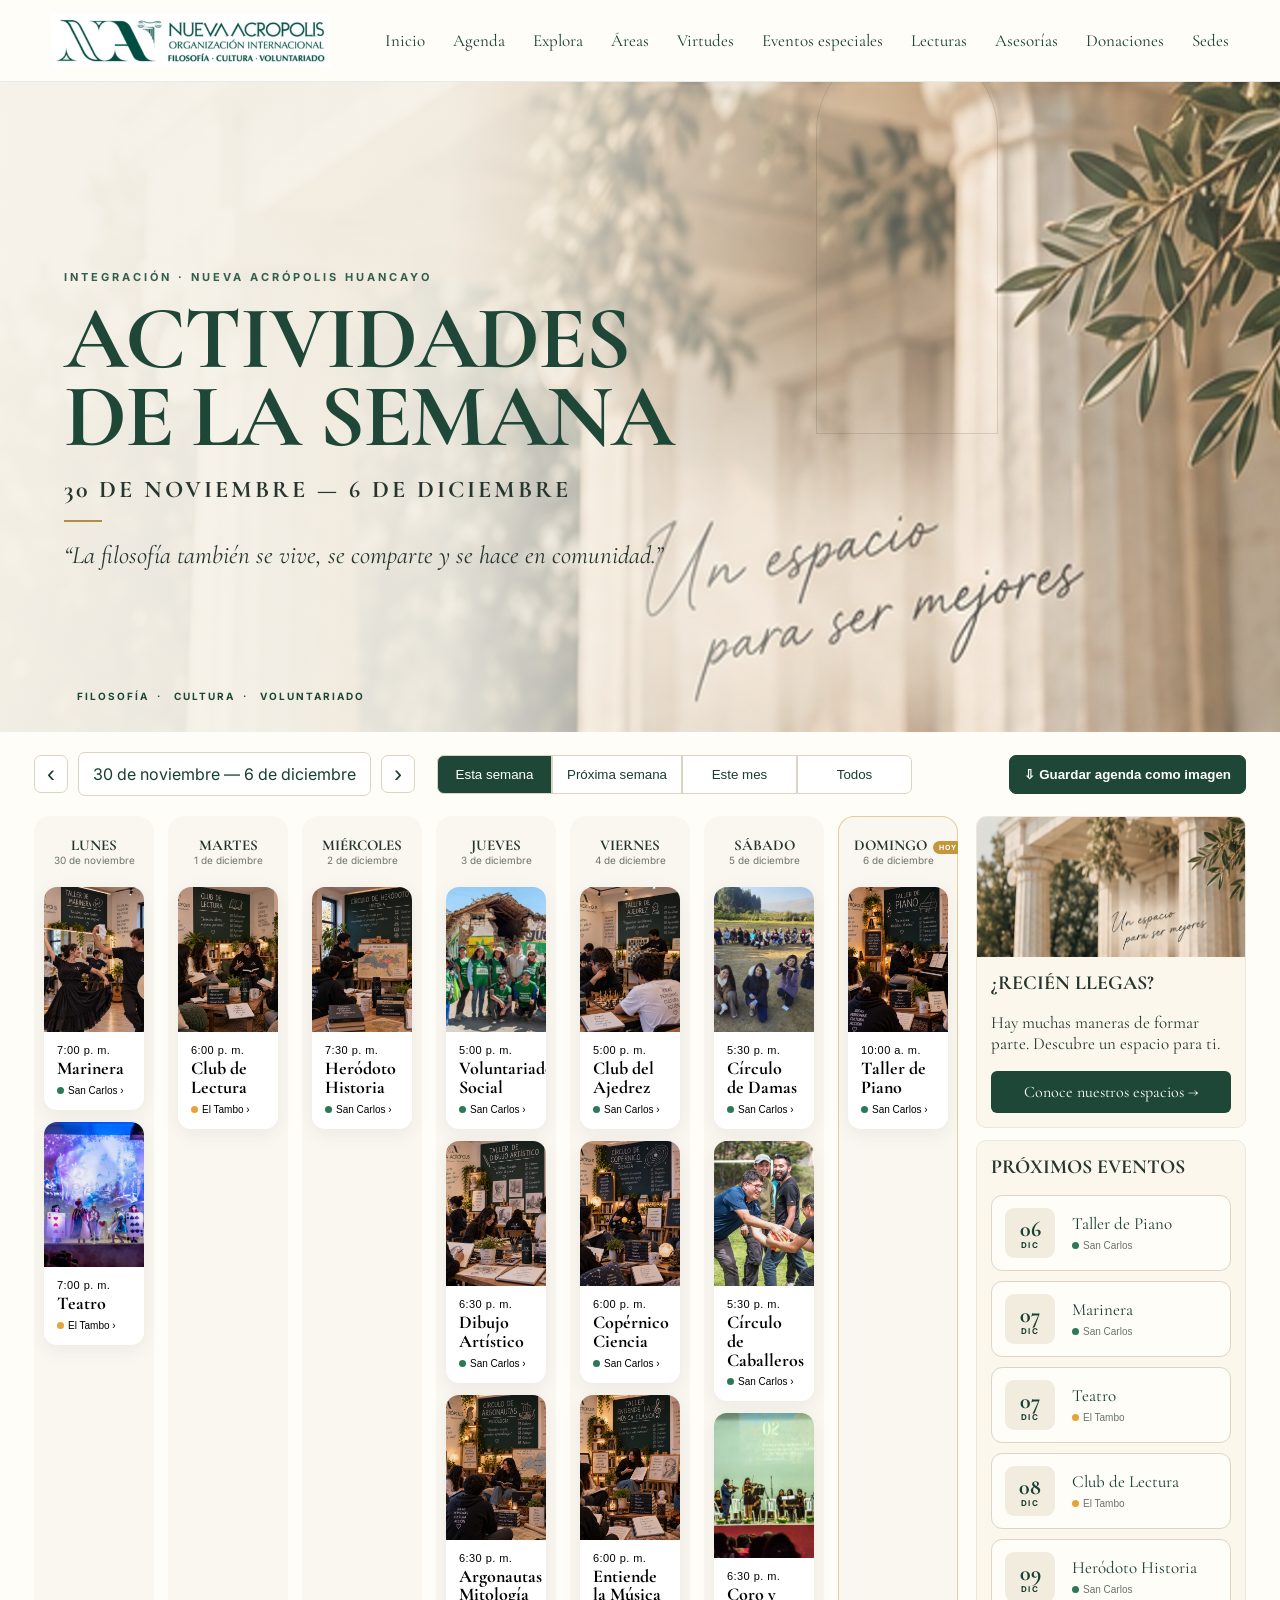
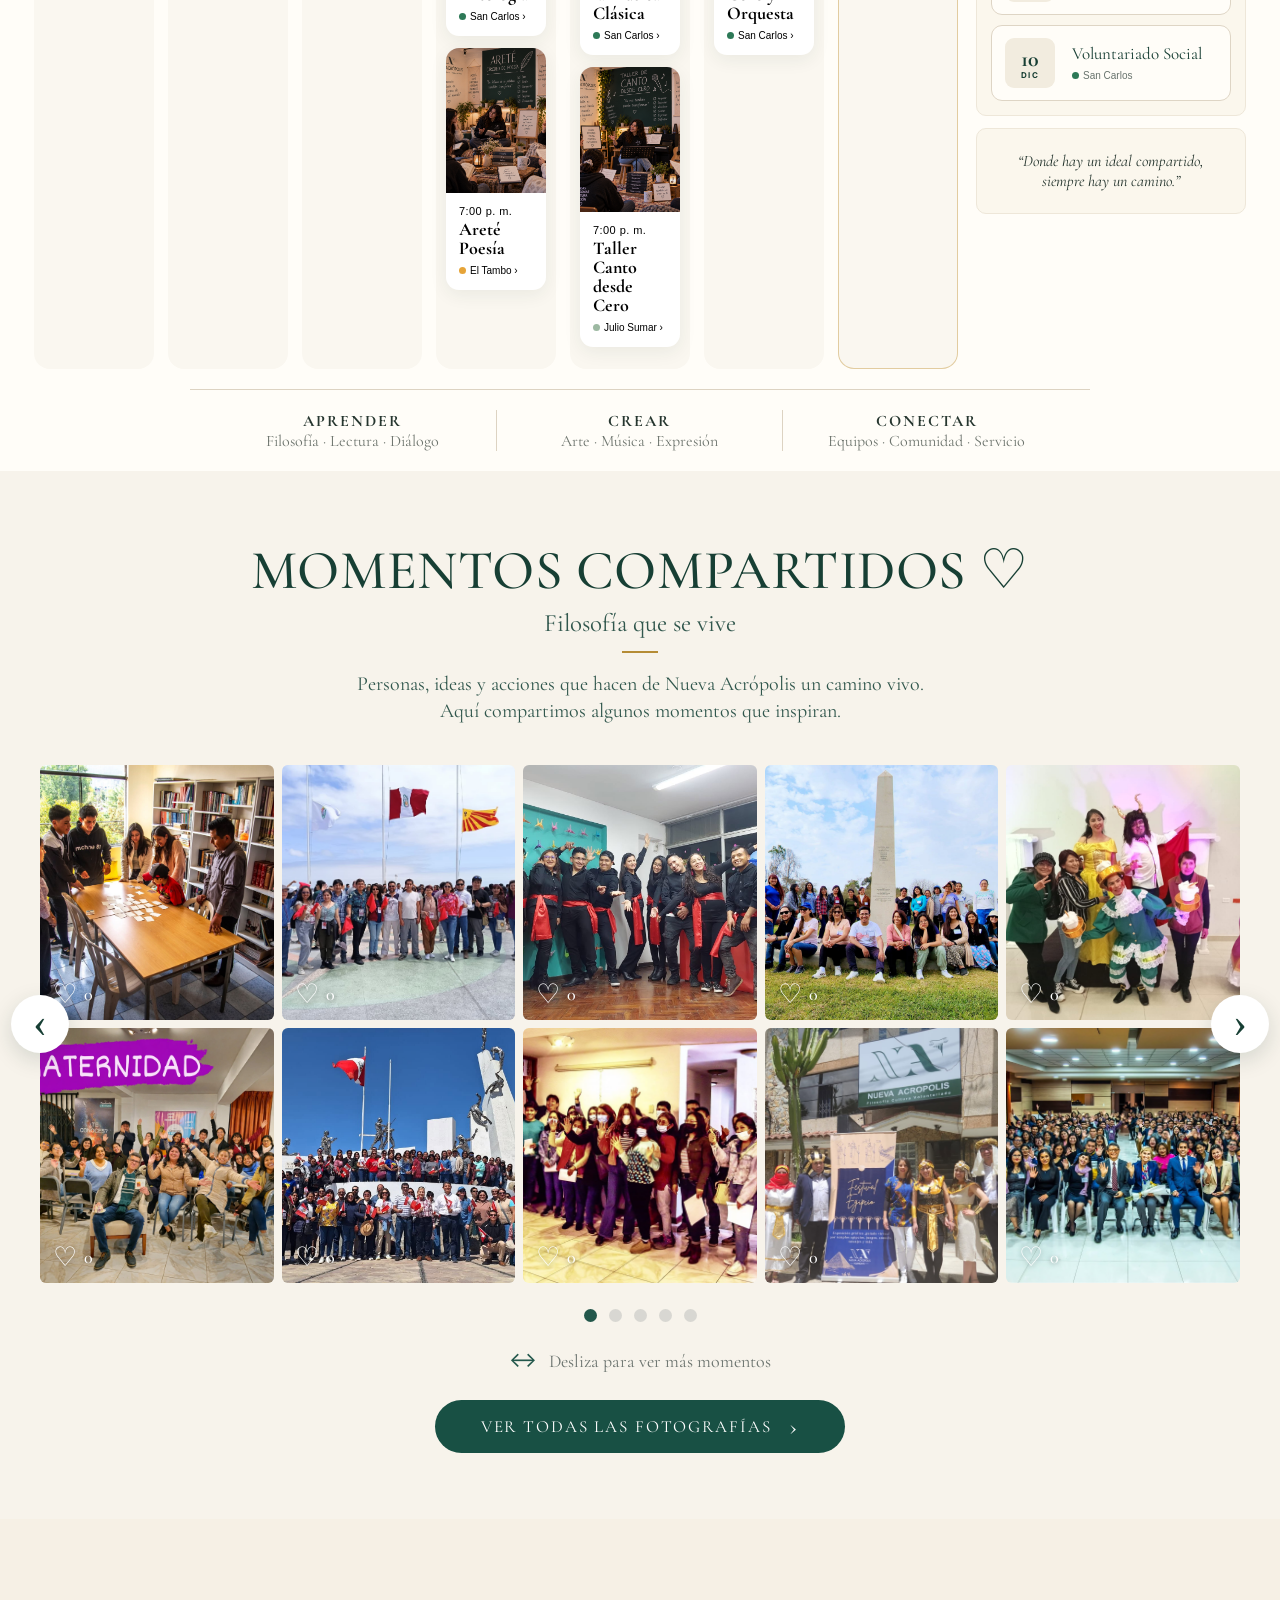
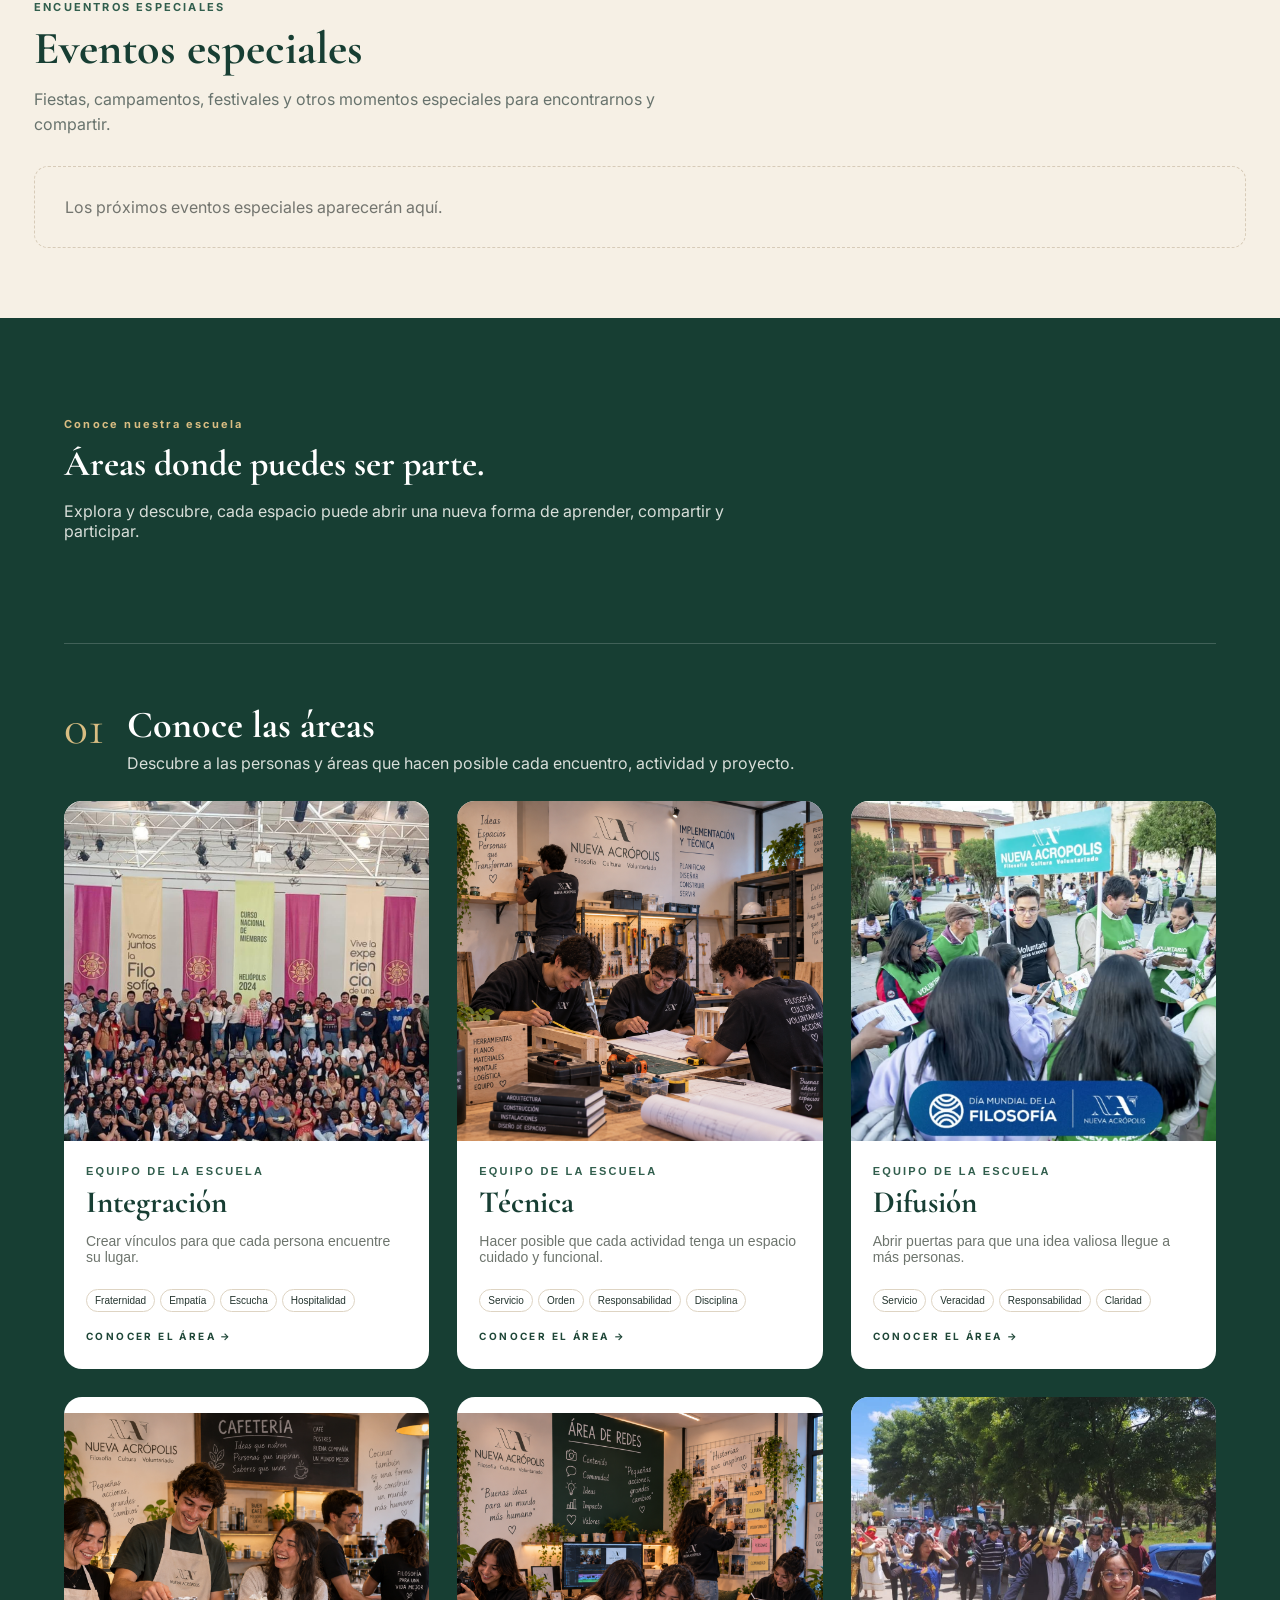
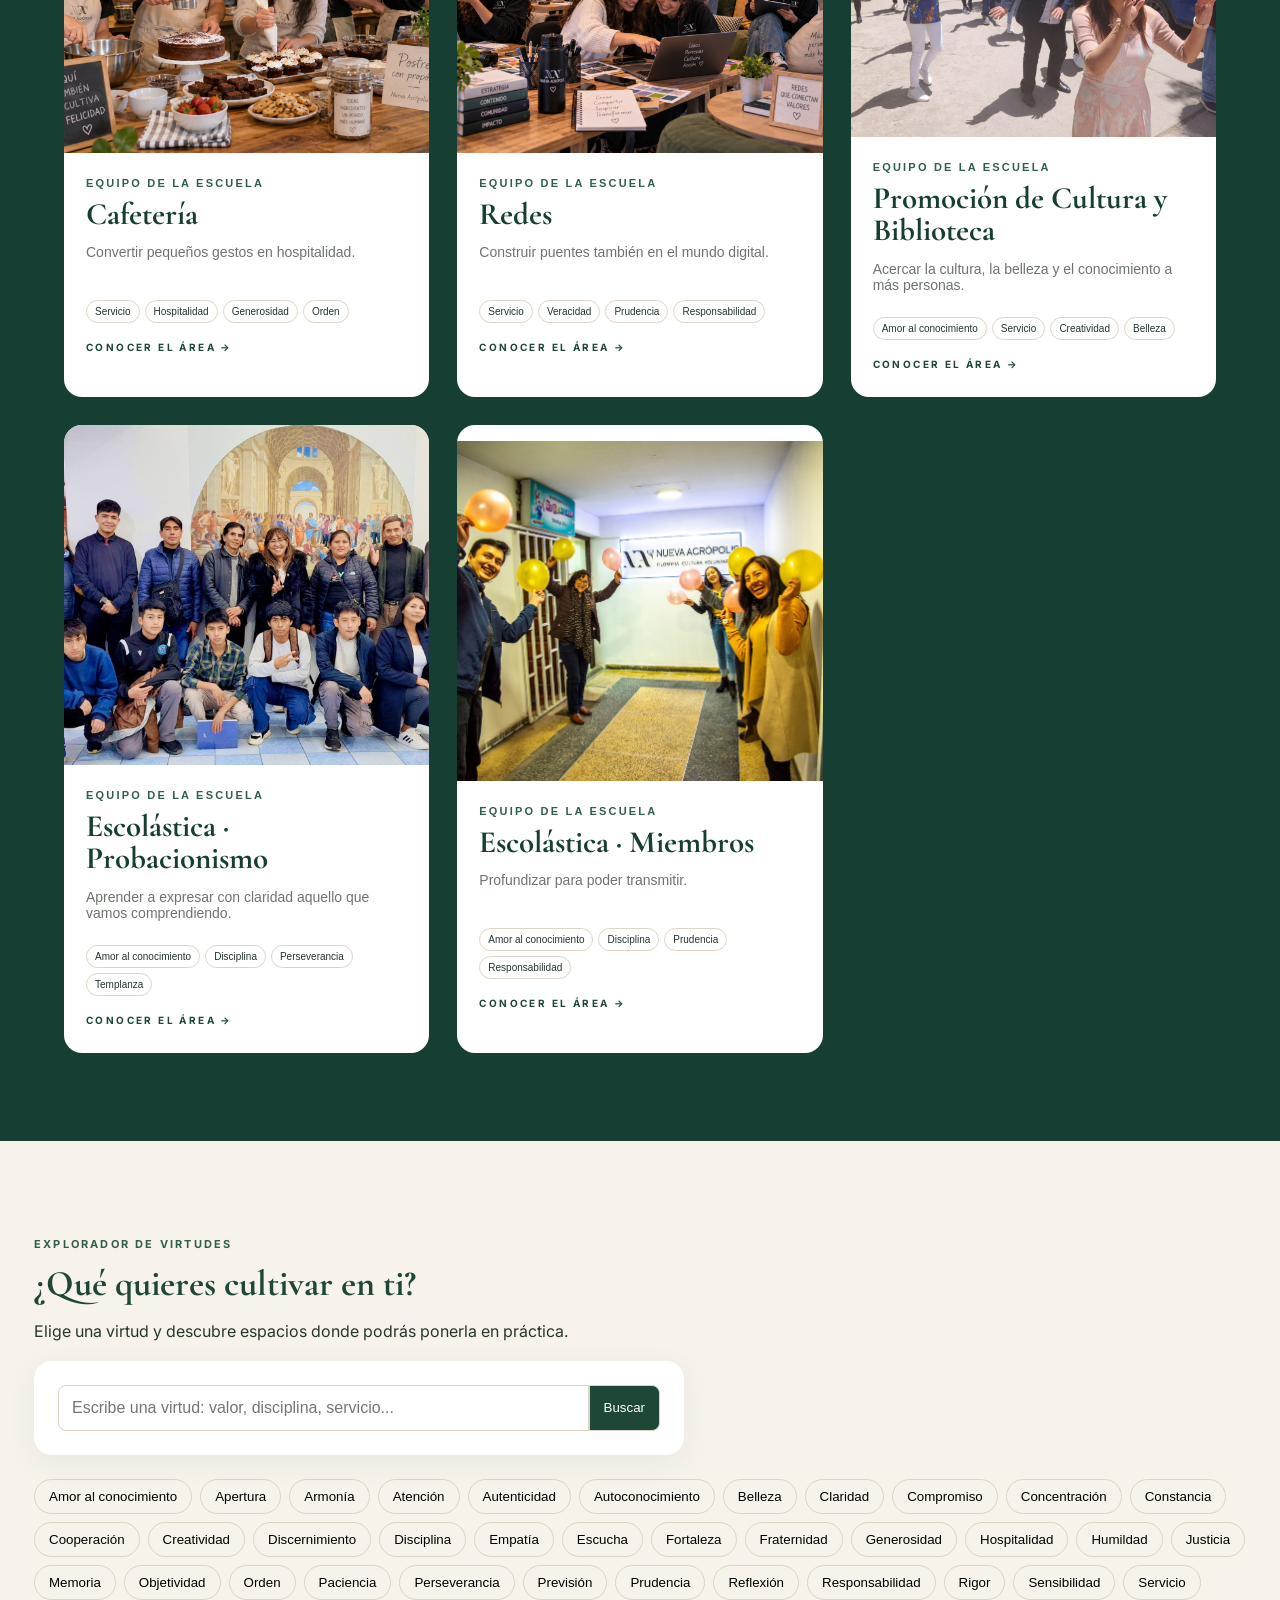
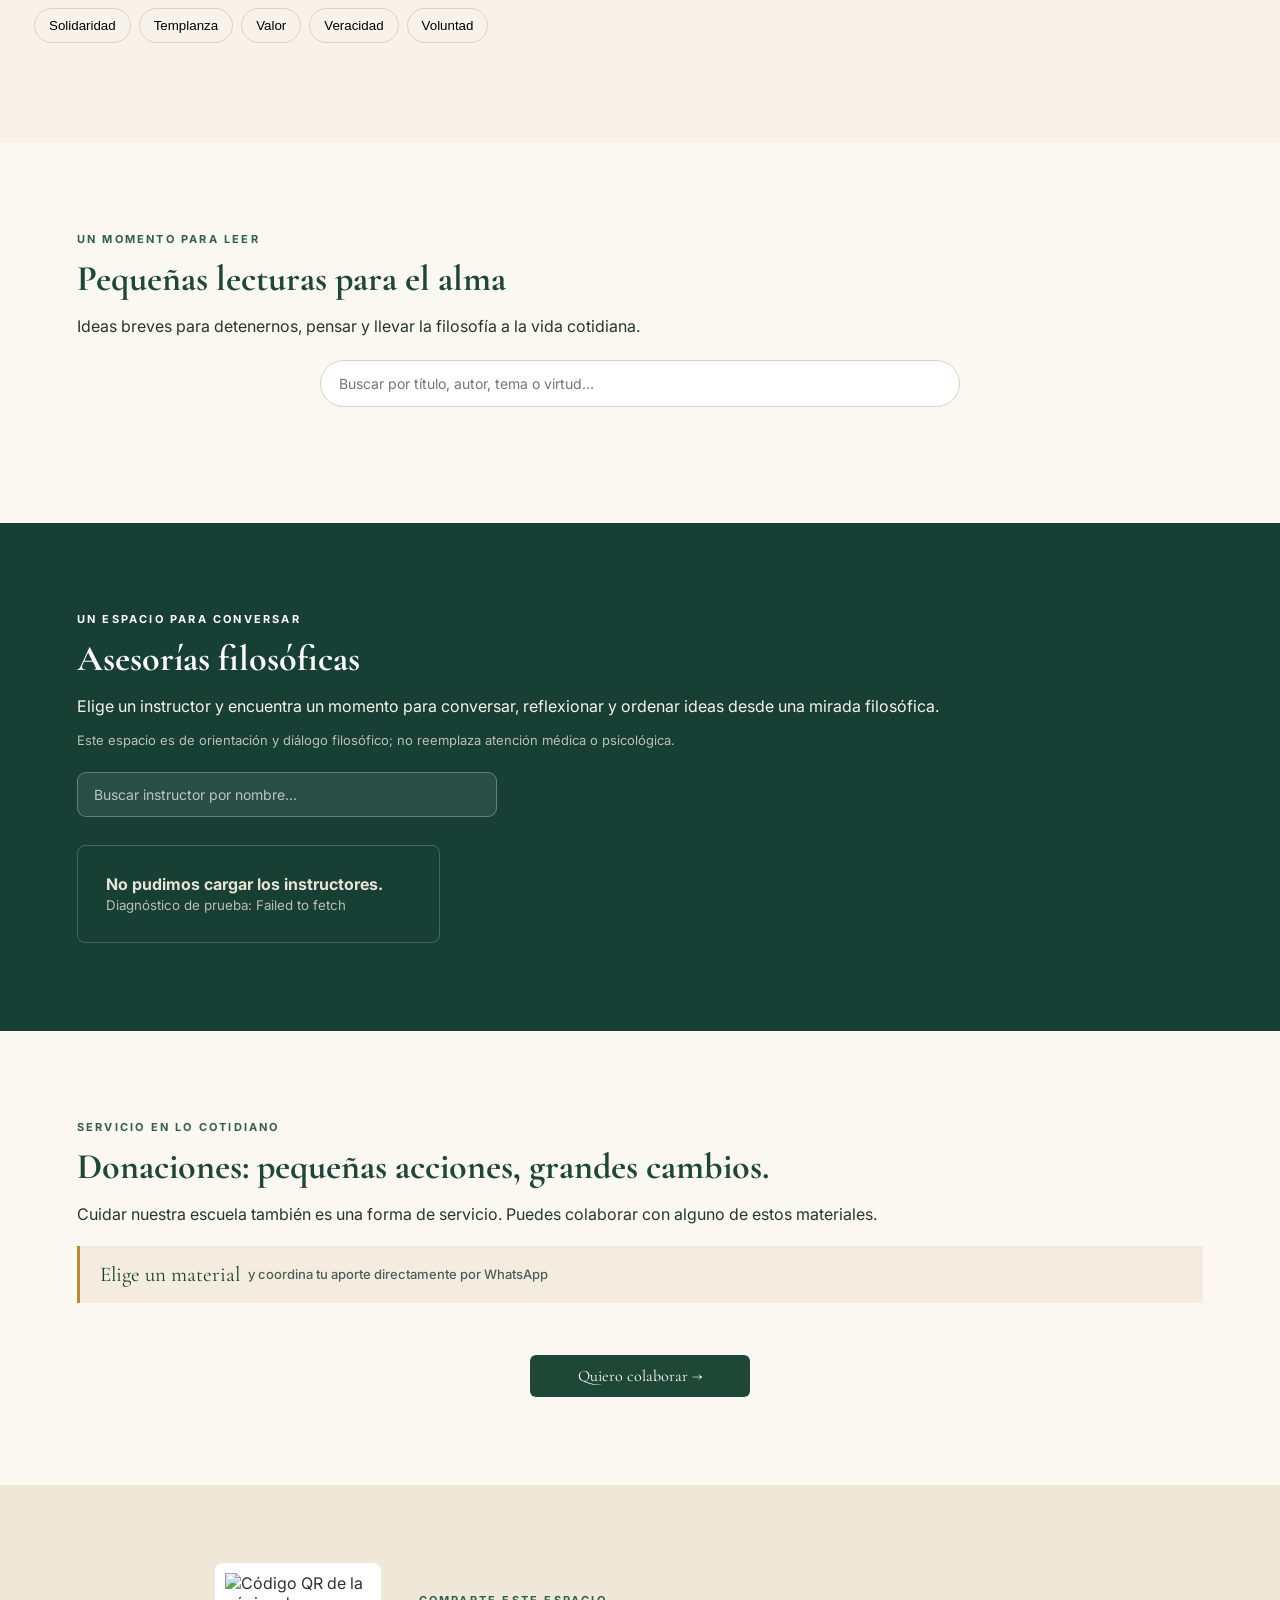
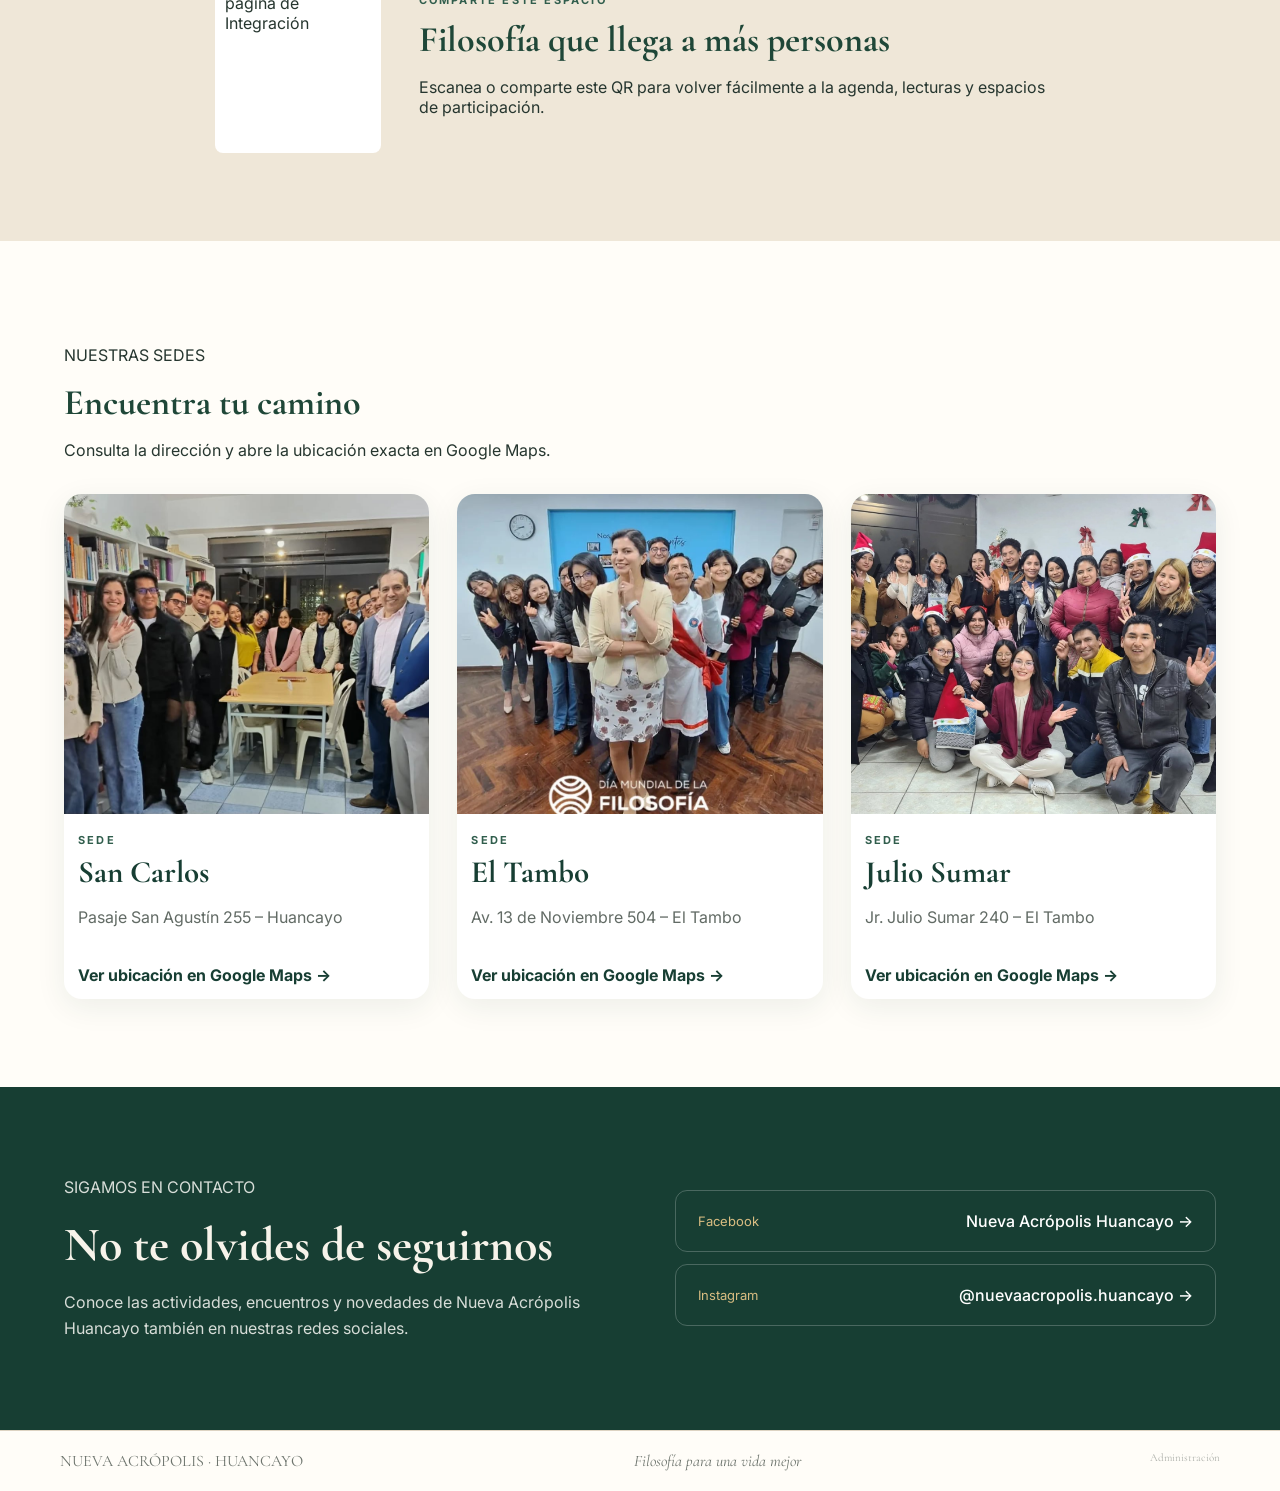
==== commit e41504a5: "index.html" ====
--- a/index.html
+++ b/index.html
@@ -5,6 +5,8 @@
   <meta name="viewport" content="width=device-width, initial-scale=1.0">
   <meta name="theme-color" content="#1f4738">
   <title>Nueva Acrópolis Huancayo</title>
+  <link rel="icon" type="image/png" href="img/favicon.png">
+  <link rel="apple-touch-icon" href="img/favicon-180.png">
   <link rel="stylesheet" href="style.css">
 </head>
 <body>
@@ -13,8 +15,8 @@
   <button class="menu-btn" id="menuBtn" aria-label="Abrir menú">☰</button>
   <nav id="nav">
     <a href="#inicio">Inicio</a><a href="#agenda">Agenda</a>
-    <a href="#explorar">Explora</a><a href="#virtudes">Virtudes</a>
-    <a href="#sedes">Sedes</a>
+    <a href="#explorar">Explora</a><a href="#descubre">Áreas</a><a href="#virtudes">Virtudes</a>
+    <a href="#eventos-importantes">Eventos especiales</a><a href="#lecturas">Lecturas</a><a href="#asesorias">Asesorías</a><a href="#donaciones">Donaciones</a><a href="#sedes">Sedes</a>
   </nav>
 </header>
 
@@ -87,7 +89,7 @@
 <section class="important-events-section" id="eventos-importantes">
   <div class="important-events-heading">
     <p class="eyebrow">ENCUENTROS ESPECIALES</p>
-    <h2>Eventos importantes</h2>
+    <h2>Eventos especiales</h2>
     <p>Fiestas, campamentos, festivales y otros momentos especiales para encontrarnos y compartir.</p>
   </div>
   <div id="importantEventsGrid" class="important-events-grid"></div>
@@ -112,6 +114,35 @@
     <div class="virtue-chips" id="virtueChips"></div>
     <div id="virtueResults"></div>
   </section>
+
+<section class="content-section readings-section" id="lecturas">
+  <p class="eyebrow">UN MOMENTO PARA LEER</p>
+  <h2>Pequeñas lecturas para el alma</h2>
+  <p>Ideas breves para detenernos, pensar y llevar la filosofía a la vida cotidiana.</p>
+  <div class="reading-toolbar"><input id="readingSearch" placeholder="Buscar por título, autor, tema o virtud…"></div>
+  <div class="reading-grid" id="readingGrid"></div>
+</section>
+
+<section class="content-section counseling-section" id="asesorias">
+  <p class="eyebrow">UN ESPACIO PARA CONVERSAR</p>
+  <h2>Asesorías filosóficas</h2>
+  <p>Elige un instructor y encuentra un momento para conversar, reflexionar y ordenar ideas desde una mirada filosófica.</p>
+  <p class="counseling-note">Este espacio es de orientación y diálogo filosófico; no reemplaza atención médica o psicológica.</p>
+  <div class="instructor-tools"><input id="instructorSearch" type="search" placeholder="Buscar instructor por nombre…" aria-label="Buscar instructor"></div><div class="instructor-grid" id="instructorGrid"><div class="soft-empty">Cargando instructores y horarios…</div></div>
+</section>
+
+<section class="content-section donations-section" id="donaciones">
+  <p class="eyebrow">SERVICIO EN LO COTIDIANO</p>
+  <h2>Donaciones: pequeñas acciones, grandes cambios.</h2>
+  <p>Cuidar nuestra escuela también es una forma de servicio. Puedes colaborar con alguno de estos materiales.</p>
+  <div class="donation-summary"><span>Elige un material</span><strong>y coordina tu aporte directamente por WhatsApp</strong></div><div class="donation-grid" id="donationGrid"></div>
+  <div class="donation-contact"><a class="primary-btn" target="_blank" rel="noopener" href="https://wa.me/51964212747?text=Hola%20Michael%2C%20vi%20la%20secci%C3%B3n%20de%20Donaciones%20en%20la%20p%C3%A1gina%20de%20Nueva%20Acr%C3%B3polis%20y%20me%20gustar%C3%ADa%20colaborar.%20%C2%BFQu%C3%A9%20materiales%20necesitan%20con%20mayor%20prioridad%3F">Quiero colaborar →</a></div>
+</section>
+
+<section class="content-section qr-section" id="compartir">
+  <div class="qr-card"><img src="img/qr-integracion.png" alt="Código QR de la página de Integración"><div><p class="eyebrow">COMPARTE ESTE ESPACIO</p><h2>Filosofía que llega a más personas</h2><p>Escanea o comparte este QR para volver fácilmente a la agenda, lecturas y espacios de participación.</p></div></div>
+</section>
+
 <section class="content-section" id="sedes">
   <div class="section-wrap">
     <p class="section-kicker">NUESTRAS SEDES</p>
@@ -131,7 +162,7 @@
 
 <nav class="mobile-nav">
   <a href="#inicio">⌂<span>Inicio</span></a><a href="#agenda">▦<span>Agenda</span></a>
-  <a href="#explorar">◇<span>Explorar</span></a><a href="#virtudes">✦<span>Virtudes</span></a>
+  <a href="#explorar">◇<span>Explorar</span></a><a href="#lecturas">▤<span>Lecturas</span></a>
 </nav>
 
 
@@ -149,13 +180,20 @@
   </div>
 </section>
 
-<footer>NUEVA ACRÓPOLIS · HUANCAYO <em>Filosofía para una vida mejor</em></footer>
+<footer>NUEVA ACRÓPOLIS · HUANCAYO <em>Filosofía para una vida mejor</em><a class="admin-entry" href="admin.html">Administración</a></footer>
 
 <script src="data/sedes.js"></script>
 <script src="data/agenda.js"></script>
 <script src="data/espacios.js"></script>
 <script src="data/eventos-importantes.js"></script>
   <script src="data/galeria.js"></script>
+  <script src="data/lecturas.js"></script>
+  <script src="data/donaciones-fallback.js"></script>
+<script src="agenda-export-images.js"></script>
   <script src="script.js"></script>
+  <script src="supabase-config.js"></script>
+  <script src="na-supabase.js"></script>
+  <script src="asesorias-supabase.js"></script>
+  <script src="v33.js"></script>
 </body>
-</html>+</html>
--- a/style.css
+++ b/style.css
@@ -804,3 +804,40 @@
 .gallery-all-button{display:flex;align-items:center;justify-content:center;gap:18px;min-width:410px;margin:28px auto 0;padding:16px 30px;border:0;border-radius:999px;background:#185044;color:#fff;font-family:"Cormorant Garamond",serif;font-size:17px;letter-spacing:.11em;cursor:pointer}.gallery-all-button span{font-size:27px;line-height:.5}
 @media(max-width:900px){.gallery-collage-track{grid-template-rows:repeat(2,205px)!important;grid-auto-columns:calc((100vw - 76px)/3)!important}.gallery-collage-nav{width:48px;height:48px;font-size:35px}.gallery-collage-prev{left:-18px}.gallery-collage-next{right:-18px}}
 @media(max-width:650px){.ideals-gallery-section{padding:48px 16px 46px!important}.ideals-intro{margin-bottom:24px!important}.ideals-intro h2{font-size:38px!important}.ideals-subtitle{font-size:22px}.ideals-description{font-size:17px}.gallery-editorial-shell{margin-left:-16px;margin-right:-16px}.gallery-collage-viewport{padding-left:16px;padding-right:16px}.gallery-collage-track{grid-template-rows:repeat(2,155px)!important;grid-auto-columns:145px!important;gap:6px!important}.gallery-collage-nav{display:none}.gallery-item-like{left:9px;bottom:8px}.gallery-item-like .gallery-heart{font-size:23px}.gallery-item-like .gallery-like-count{font-size:16px}.gallery-page-dots{margin:18px 0}.gallery-page-dot{width:9px;height:9px}.gallery-swipe-hint{font-size:16px}.gallery-all-button{min-width:0;width:min(92%,390px);font-size:15px;padding:14px 22px;margin-top:22px}}
+
+
+/* V33 — lecturas, asesorías, donaciones, QR y administración */
+.readings-section,.donations-section{background:#fbf8f1}.reading-toolbar{max-width:640px;margin:24px auto}.reading-toolbar input{width:100%;padding:14px 18px;border:1px solid #d9d0bf;border-radius:999px;background:white;font:14px Inter,sans-serif}.reading-grid{display:grid;grid-template-columns:repeat(3,1fr);gap:20px;margin-top:28px}.reading-card{position:relative;min-height:250px;padding:34px 28px 28px 38px;text-align:left;border:1px solid #ded4c2;border-radius:7px;background:linear-gradient(135deg,#fffdf8,#eee6d7);color:#173f34;box-shadow:0 12px 28px rgba(33,55,46,.08);cursor:pointer}.reading-card h3{font:500 30px/1.05 "Cormorant Garamond",serif;margin:16px 0 8px}.reading-card p{color:#6d6a62}.reading-card small{position:absolute;bottom:25px;left:38px;color:#9a742b}.book-spine{position:absolute;left:14px;top:12px;bottom:12px;width:4px;border-left:1px solid #cbb98f;border-right:1px solid #e1d5bc}.mini-book{max-width:820px;margin:auto}.book-cover,.book-page{padding:48px clamp(28px,6vw,70px);background:#fbf5e8;border:1px solid #d7c9aa;box-shadow:0 18px 40px rgba(0,0,0,.12)}.book-cover{text-align:center;border-bottom:0}.book-cover h2{font:500 44px/1 "Cormorant Garamond",serif;color:#173f34}.book-cover span{letter-spacing:.16em;font-size:11px;color:#9a742b}.book-page{min-height:310px;font:20px/1.65 "Cormorant Garamond",serif;color:#273f37}.book-page p:first-child:first-letter{float:left;font-size:58px;line-height:.8;padding:9px 8px 0 0;color:#a77d2e}.reflection{margin-top:30px;padding:20px;border-top:1px solid #cdbb92}.reflection span{font:700 10px Inter,sans-serif;letter-spacing:.16em;color:#9a742b}.book-controls{display:flex;justify-content:center;align-items:center;gap:22px;margin-top:18px}.book-controls button{width:42px;height:42px;border-radius:50%;border:1px solid #cdbb92;background:#fff;color:#173f34;font-size:26px}.virtue-definition{max-width:760px;margin:28px auto;padding:25px 28px;border-left:3px solid #b58c35;background:#f7f3eb}.virtue-definition h3{font:500 34px "Cormorant Garamond",serif;margin:6px 0;text-transform:uppercase}.virtue-definition small{display:block;margin-top:14px;color:#9a742b}.counseling-section{background:#173f34;color:#f7f3eb}.counseling-section h2,.counseling-section .eyebrow{color:#fff}.counseling-note{opacity:.72;font-size:13px}.instructor-grid{margin-top:26px}.soft-empty{padding:28px;border:1px solid rgba(255,255,255,.2);border-radius:8px;color:#e8e2d7}.donation-grid{display:grid;grid-template-columns:1fr 1fr;gap:20px;margin-top:28px}.donation-card{padding:26px;background:#fff;border:1px solid #e2d8c8;border-radius:8px}.donation-item{display:flex;justify-content:space-between;gap:15px;padding:11px 0;border-bottom:1px solid #eee7dc;color:#173f34;text-decoration:none}.donation-item span{font-size:12px;color:#a27627}.donation-item.done{opacity:.55}.donation-contact{text-align:center;margin-top:24px}.qr-section{background:#efe7d8}.qr-card{max-width:850px;margin:auto;display:flex;align-items:center;gap:38px}.qr-card img{width:190px;height:190px;background:#fff;padding:10px;border-radius:8px}.admin-entry{margin-left:18px;color:inherit;opacity:.55;font-size:11px;text-decoration:none}.download-btn:disabled{opacity:.6;cursor:wait}
+@media(max-width:760px){.reading-grid{grid-template-columns:1fr}.donation-grid{grid-template-columns:1fr}.qr-card{flex-direction:column;text-align:center}.qr-card img{width:160px;height:160px}.book-cover h2{font-size:36px}.book-page{font-size:18px}.reading-card{min-height:210px}}
+
+/* V34 · refinamientos solicitados */
+.donation-summary{margin:22px 0 4px;padding:16px 20px;border-left:3px solid #b58c35;background:#f4eddf;color:#4e5d56;display:flex;gap:8px;flex-wrap:wrap}.donation-summary span{font-family:"Cormorant Garamond",serif;font-size:21px;color:#173f34}.donation-summary strong{font-size:13px;align-self:center;font-weight:500}.donation-grid{align-items:start}.donation-card{padding:0;overflow:hidden;box-shadow:0 12px 32px rgba(33,55,46,.06)}.donation-card-head{padding:20px 22px 15px;background:linear-gradient(135deg,#f8f3e8,#fffdf8);border-bottom:1px solid #e7ddcc;display:flex;align-items:center;justify-content:space-between}.donation-card-head small{color:#9a742b;font-size:11px}.donation-items{padding:8px 14px 14px}.donation-item{align-items:center;padding:12px 8px;border-radius:8px;border-bottom:0;transition:transform .18s ease,background .18s ease,box-shadow .18s ease}.donation-item:hover{background:#f7f2e8;transform:translateX(3px);box-shadow:inset 3px 0 #b58c35}.donation-icon{width:38px;height:38px;flex:0 0 38px;border:1px solid #d8c9aa;border-radius:50%;display:grid;place-items:center;color:#a77d2e;font:22px Georgia,serif;background:#fffdf8}.donation-copy{display:flex;flex-direction:column;gap:3px;flex:1}.donation-copy b{font-family:"Cormorant Garamond",serif;font-size:20px;font-weight:600}.donation-copy small{font-size:10px;color:#8a857a}.donation-status{width:30px;height:30px;border-radius:50%;display:grid;place-items:center;background:#173f34;color:white;font-size:16px}.donation-item.done .donation-status{background:#8b968c}.donation-item.done{text-decoration:none}.donation-contact .primary-btn{display:inline-block;min-width:220px;padding-left:28px;padding-right:28px}
+
+.mini-book{max-width:980px}.book-cover,.book-page{padding-left:clamp(34px,7vw,92px);padding-right:clamp(34px,7vw,92px)}.book-cover{padding-top:42px;padding-bottom:38px}.book-cover h2{font-size:clamp(42px,5vw,60px);margin-bottom:12px}.book-cover p{font:22px "Cormorant Garamond",serif;margin:6px 0}.book-meta{margin-top:16px;font:600 10px Inter,sans-serif;letter-spacing:.16em;text-transform:uppercase;color:#9a742b}.book-page{min-height:520px;max-height:62vh;overflow-y:auto;font-size:21px;line-height:1.78;padding-top:54px;padding-bottom:54px}.book-page p{margin:0 0 1.25em}.book-progress{height:3px;max-width:980px;background:#e4d9c3;margin:0 auto}.book-progress i{display:block;height:100%;background:#b58c35;transition:width .25s ease}.book-controls{margin-top:16px}.book-controls button:disabled{opacity:.3}.reading-card{min-height:280px}.reading-card h3{font-size:32px}
+
+@media(max-width:760px){.book-page{min-height:58vh;max-height:64vh;font-size:18px;line-height:1.7;padding:34px 26px}.book-cover{padding:34px 24px 28px}.book-cover h2{font-size:38px}.donation-card-head{padding:17px}.donation-items{padding:7px 10px 12px}.donation-copy b{font-size:19px}.donation-summary{display:block}.donation-summary strong{display:block;margin-top:4px}}
+
+/* V35 · Donaciones más compactas */
+@media (min-width: 761px){
+  .donation-grid{grid-template-columns:minmax(0,1.55fr) minmax(300px,.85fr);gap:20px}
+  .donation-card:first-child .donation-items{display:grid;grid-template-columns:1fr 1fr;column-gap:18px}
+  .donation-card:first-child .donation-item{min-width:0}
+  .donation-card:first-child .donation-copy b{font-size:18px}
+}
+
+/* V36 · portada automática para actividades sin fotografía */
+.auto-activity-cover{background:linear-gradient(145deg,#efe8d8,#d8dfcf);display:flex;flex-direction:column;align-items:center;justify-content:center;text-align:center;padding:18px 12px;color:#214737;gap:7px;overflow:hidden;position:relative}
+.auto-activity-cover:before{content:"✦";position:absolute;font-size:76px;opacity:.07;right:-5px;bottom:-20px}
+.auto-activity-cover span{font-size:9px;letter-spacing:.18em;font-weight:700;color:#a27b35}
+.auto-activity-cover b{font-family:Georgia,serif;font-size:18px;line-height:1.05;max-width:95%}
+.auto-activity-cover i{font-style:normal;font-size:7px;letter-spacing:.12em;opacity:.72}
+
+/* V37 · Asesorías filosóficas */
+.instructor-grid{display:grid;grid-template-columns:repeat(auto-fit,minmax(280px,1fr));gap:20px;margin-top:28px}.instructor-card{display:flex;gap:20px;align-items:center;background:#fffdf8;border:1px solid #ddd0b8;border-radius:12px;padding:20px}.instructor-photo{width:96px;height:112px;flex:0 0 96px;border-radius:8px;overflow:hidden;background:linear-gradient(145deg,#e8dfce,#cad8cb);display:grid;place-items:center;color:#173f34;font:500 34px "Cormorant Garamond",serif}.instructor-photo img{width:100%;height:100%;object-fit:cover}.instructor-body h3{font:500 30px "Cormorant Garamond",serif;margin:4px 0;color:#173f34}.instructor-body p{font-size:13px}.instructor-duration{font-size:12px;color:#766f63;margin:8px 0 14px}.scheduler-overlay{position:fixed;inset:0;z-index:10000;background:rgba(10,27,23,.72);display:grid;place-items:center;padding:20px;overflow:auto}.scheduler-shell{position:relative;width:min(980px,96vw);max-height:94vh;overflow:auto;background:#fbf7ee;border-radius:18px;padding:30px;box-shadow:0 24px 70px rgba(0,0,0,.28);color:#173f34}.scheduler-close{position:absolute;right:16px;top:12px;border:0;background:transparent;font-size:32px;color:#173f34;cursor:pointer}.scheduler-head{text-align:center;margin-bottom:22px}.scheduler-head h2{font:500 42px "Cormorant Garamond",serif;margin:5px}.scheduler-head p{font-size:13px;color:#6f6a60}.scheduler-layout{display:grid;grid-template-columns:1.2fr .8fr;border:1px solid #ded1b9;border-radius:12px;overflow:hidden;background:white}.calendar-pane,.times-pane{padding:22px}.times-pane{border-left:1px solid #e6dbc7}.calendar-nav{display:flex;justify-content:space-between;align-items:center;margin-bottom:18px;text-transform:capitalize}.calendar-nav button{border:0;background:#f4ecdc;width:34px;height:34px;border-radius:50%;cursor:pointer;font-size:22px}.calendar-week,.calendar-days{display:grid;grid-template-columns:repeat(7,1fr);gap:7px;text-align:center}.calendar-week{font-size:10px;font-weight:700;letter-spacing:.08em;margin-bottom:7px;color:#8d7b5b}.cal-day{aspect-ratio:1;border:0;border-radius:50%;background:transparent;color:#aaa}.cal-day.available{background:#eef3ed;color:#173f34;cursor:pointer;font-weight:700}.cal-day.available:hover,.cal-day.selected{background:#173f34;color:white}.times-pane h3{font:500 24px "Cormorant Garamond",serif;text-transform:capitalize;margin:0 0 14px}.time-slots{display:grid;gap:8px}.time-slot{padding:11px;border:1px solid #cdbb98;background:#fffdf8;border-radius:8px;color:#173f34;cursor:pointer}.time-slot:hover,.time-slot.selected{background:#173f34;color:white}.muted{font-size:12px;color:#827b70}.alternate-box{margin-top:18px;border-left:3px solid #b58c35;background:#f3ecde;padding:15px 18px;display:grid;grid-template-columns:auto 1fr auto;gap:12px;align-items:center}.alternate-box span{font-size:12px;color:#746e64}.alternate-box button{border:0;background:transparent;color:#9b7228;font-weight:700;cursor:pointer}.booking-form{margin-top:20px;padding:22px;border:1px solid #ded1b9;border-radius:12px;background:white}.booking-form h3{font:500 28px "Cormorant Garamond",serif;margin:0 0 4px}.booking-form>p{font-size:13px}.form-grid{display:grid;grid-template-columns:1fr 1fr;gap:13px;margin:18px 0}.form-grid label{display:grid;gap:5px;font-size:11px;font-weight:700}.form-grid input,.form-grid select,.form-grid textarea{width:100%;box-sizing:border-box;border:1px solid #d5c8af;border-radius:7px;padding:11px;background:#fffdf9;font:14px Inter,sans-serif}.form-grid .wide{grid-column:1/-1}.form-msg{margin-top:10px;color:#9a4d3d;font-size:12px}.success-booking{padding:18px;background:#eef3ed;border-radius:9px}.success-booking b{font:600 24px "Cormorant Garamond",serif}.success-booking p{margin-bottom:0;font-size:13px}
+@media(max-width:700px){.instructor-card{align-items:flex-start}.instructor-photo{width:78px;height:92px;flex-basis:78px}.scheduler-overlay{padding:8px}.scheduler-shell{padding:24px 14px}.scheduler-head h2{font-size:34px}.scheduler-layout{grid-template-columns:1fr}.times-pane{border-left:0;border-top:1px solid #e6dbc7}.calendar-pane,.times-pane{padding:16px}.alternate-box{grid-template-columns:1fr}.alternate-box button{text-align:left;padding:0}.form-grid{grid-template-columns:1fr}}
+
+/* V37F · Directorio escalable de instructores */
+.instructor-tools{margin:24px 0 16px;max-width:420px}.instructor-tools input{width:100%;box-sizing:border-box;padding:13px 16px;border:1px solid rgba(255,255,255,.28);border-radius:9px;background:rgba(255,255,255,.08);color:#fff;font:14px Inter,sans-serif;outline:none}.instructor-tools input::placeholder{color:rgba(255,255,255,.68)}.instructor-tools input:focus{border-color:#d8c28e;background:rgba(255,255,255,.12)}
+.instructor-grid{display:grid!important;grid-template-columns:repeat(3,minmax(0,1fr))!important;gap:18px!important}.instructor-card{min-width:0;display:grid!important;grid-template-columns:minmax(118px,42%) 1fr;gap:16px!important;align-items:stretch!important;padding:14px!important}.instructor-photo{width:100%!important;height:auto!important;min-height:190px;flex:none!important;border-radius:9px!important}.instructor-body{display:flex;flex-direction:column;min-width:0;padding:8px 4px 5px}.instructor-body h3{font-size:27px!important;line-height:1!important}.instructor-body .primary-btn{margin-top:auto;align-self:flex-start}.instructor-body p{display:-webkit-box;-webkit-line-clamp:3;-webkit-box-orient:vertical;overflow:hidden}
+@media(max-width:1050px){.instructor-grid{grid-template-columns:repeat(2,minmax(0,1fr))!important}}
+@media(max-width:700px){.instructor-grid{grid-template-columns:1fr!important}.instructor-card{grid-template-columns:112px 1fr}.instructor-photo{min-height:145px}.instructor-tools{max-width:none}}
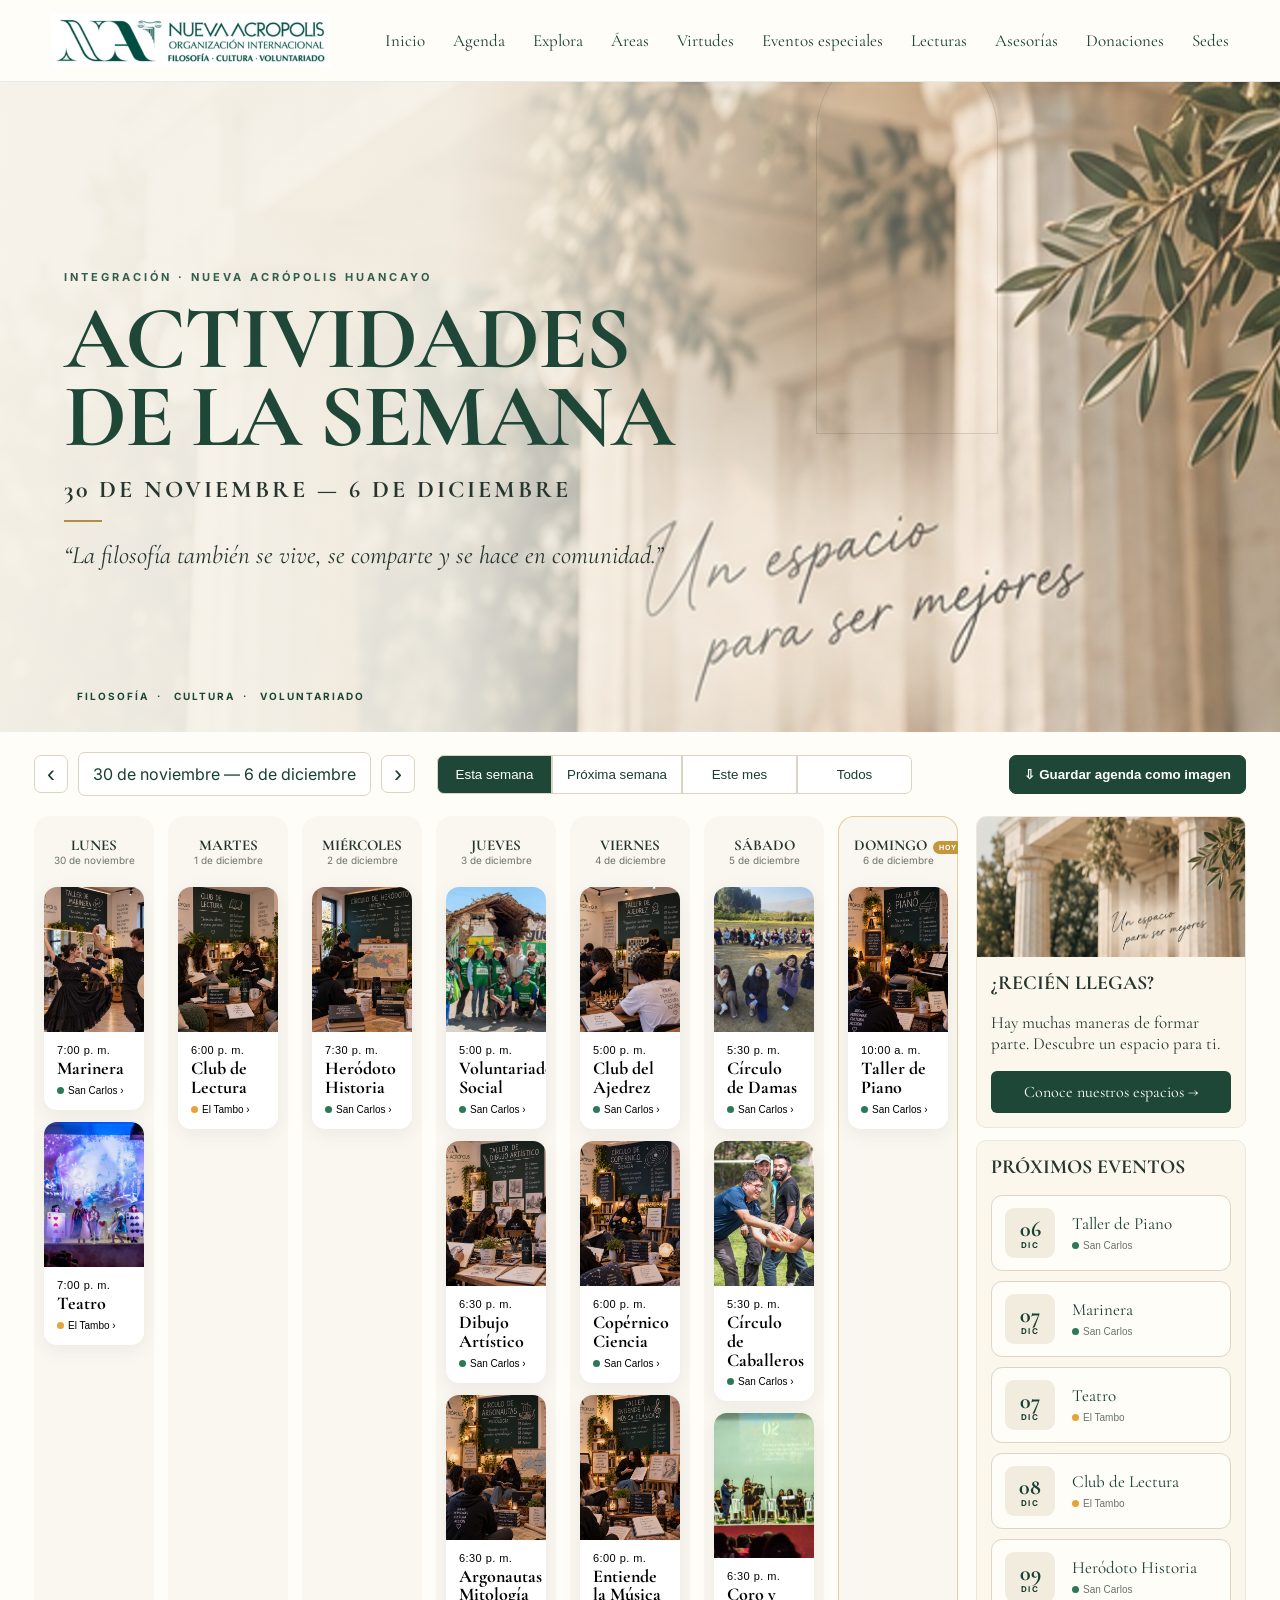
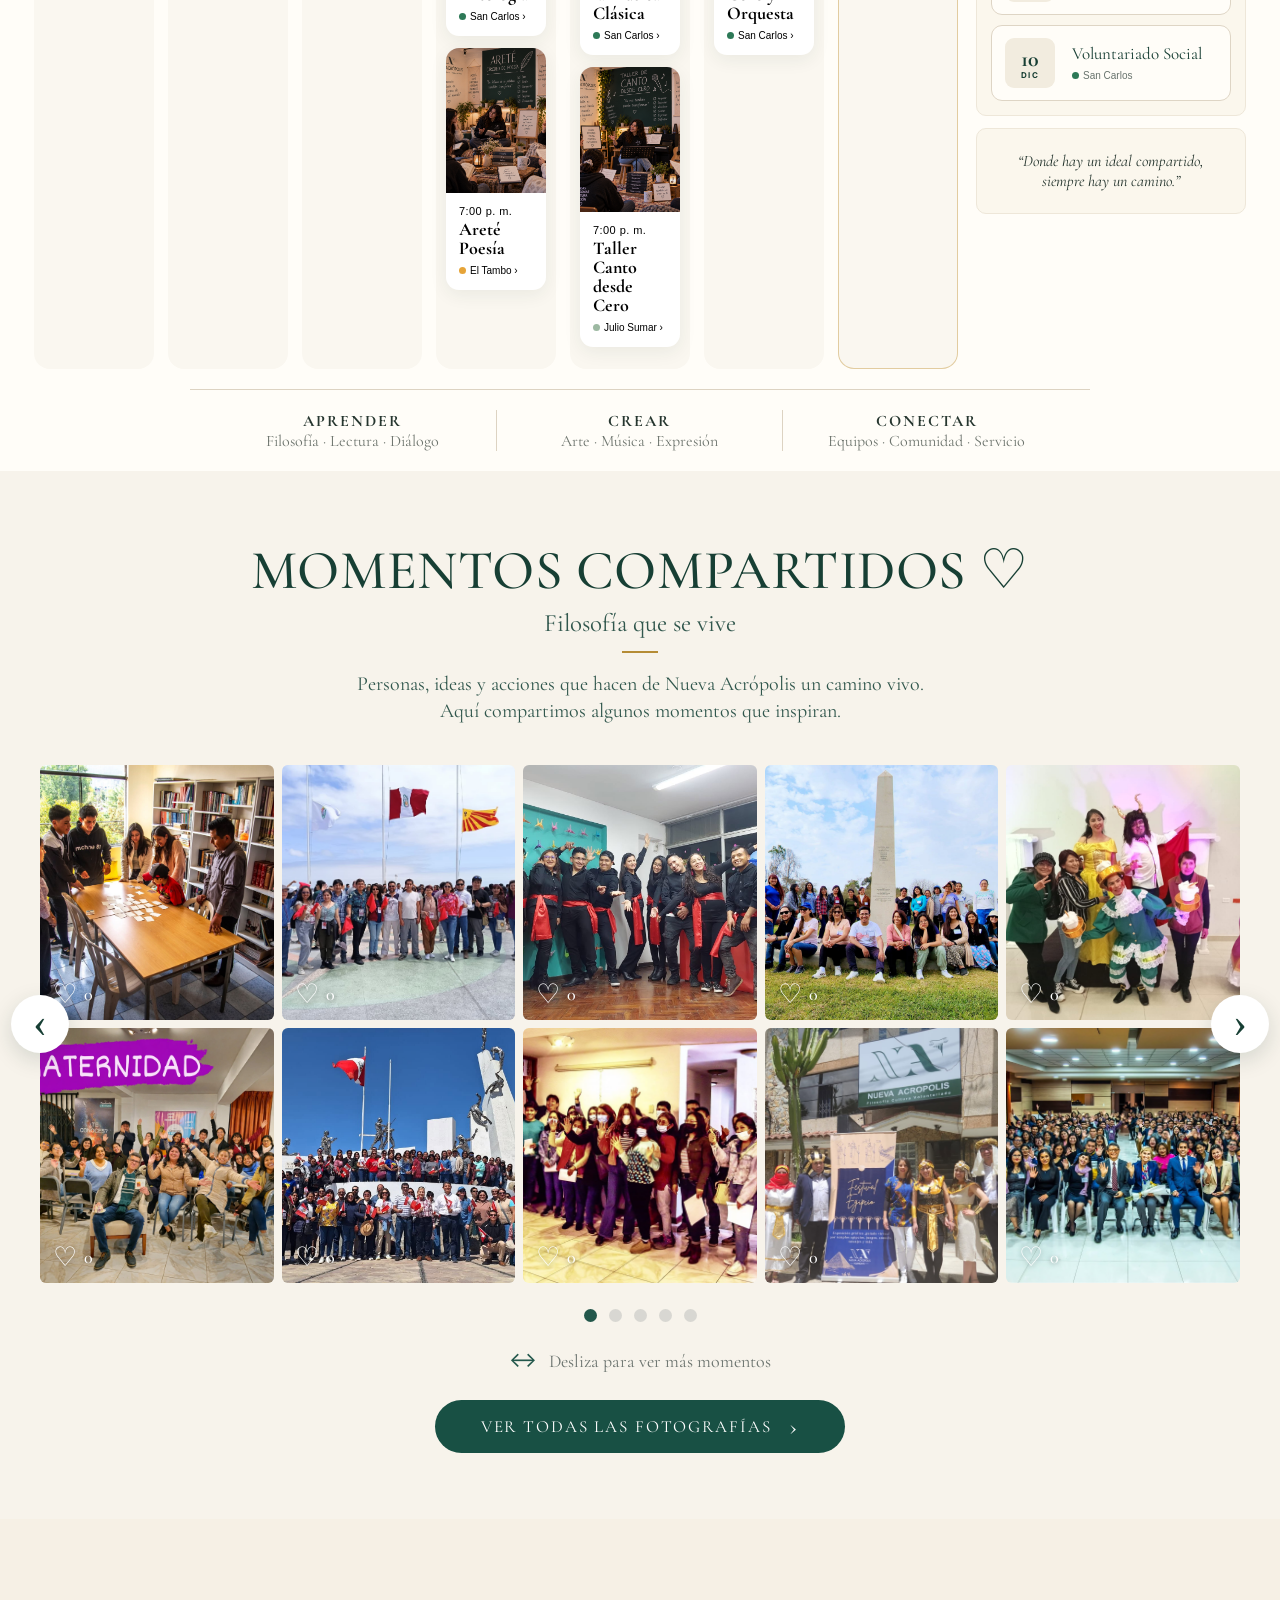
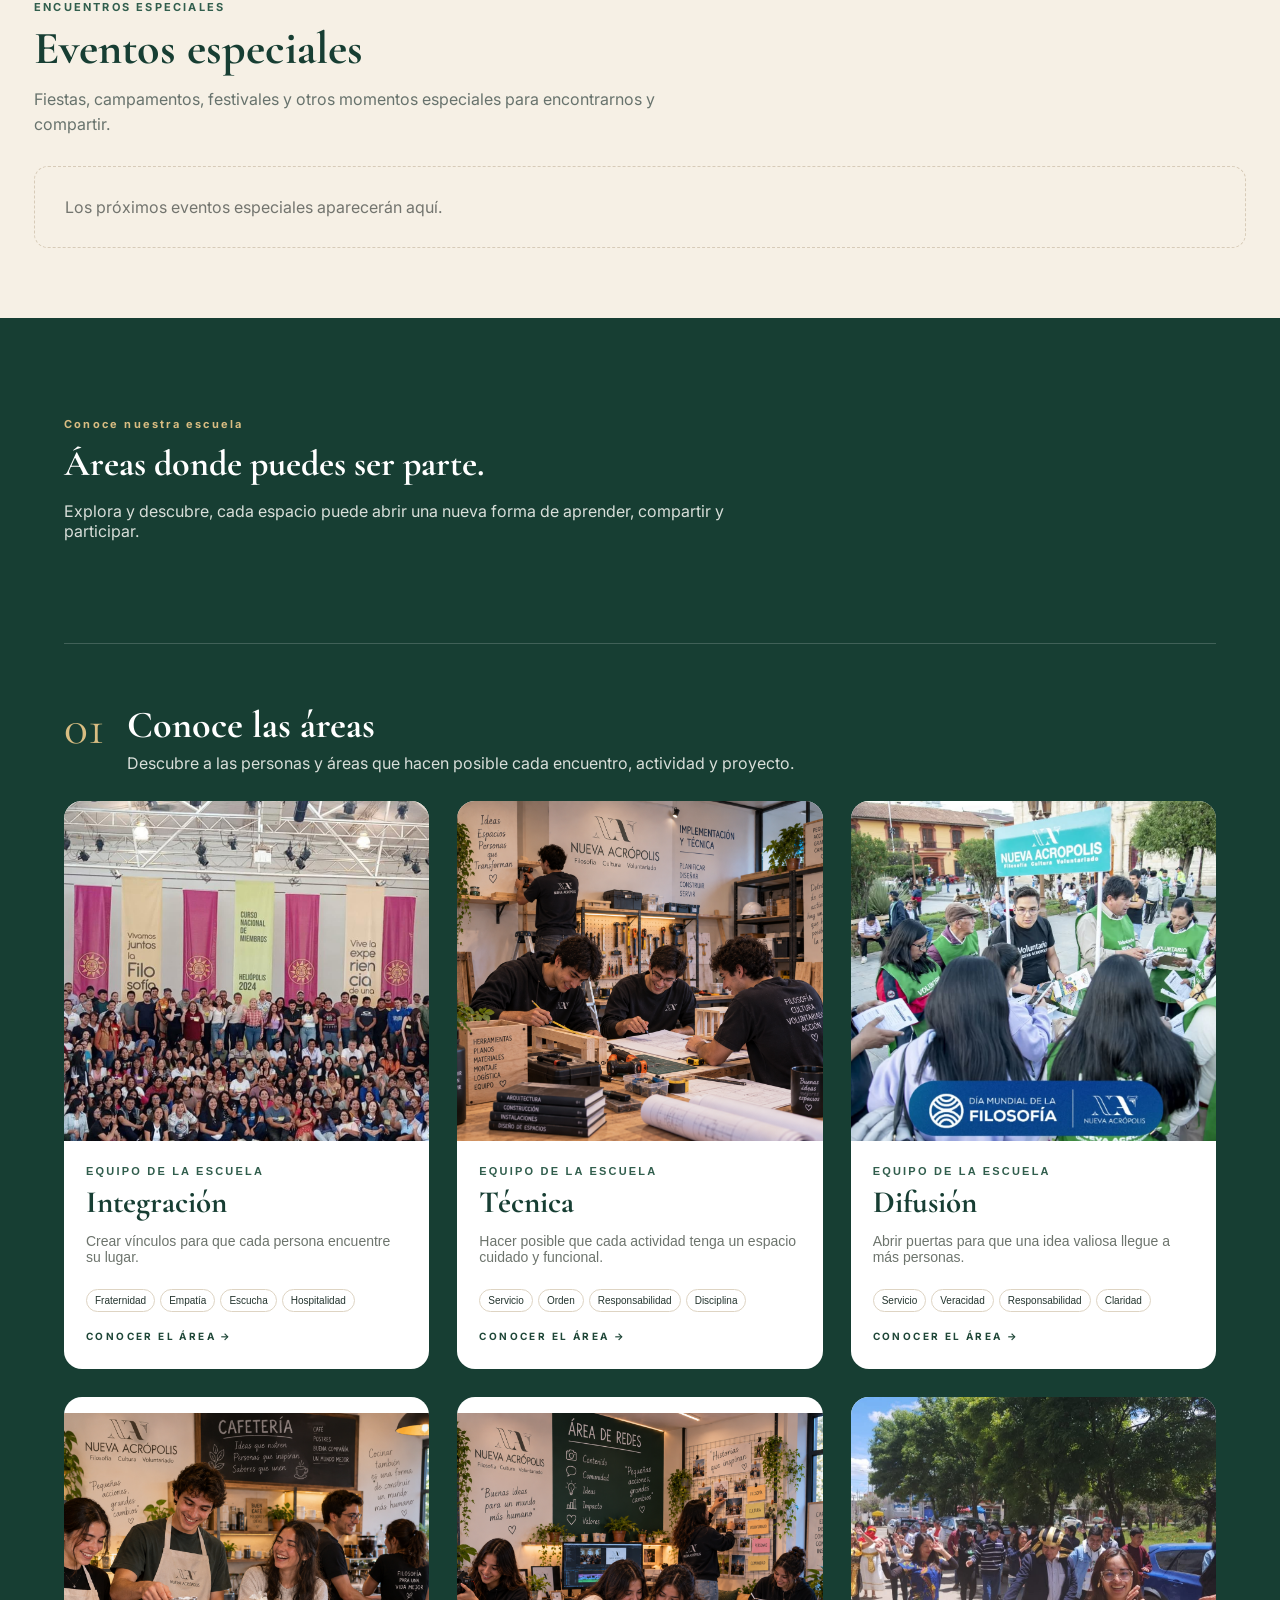
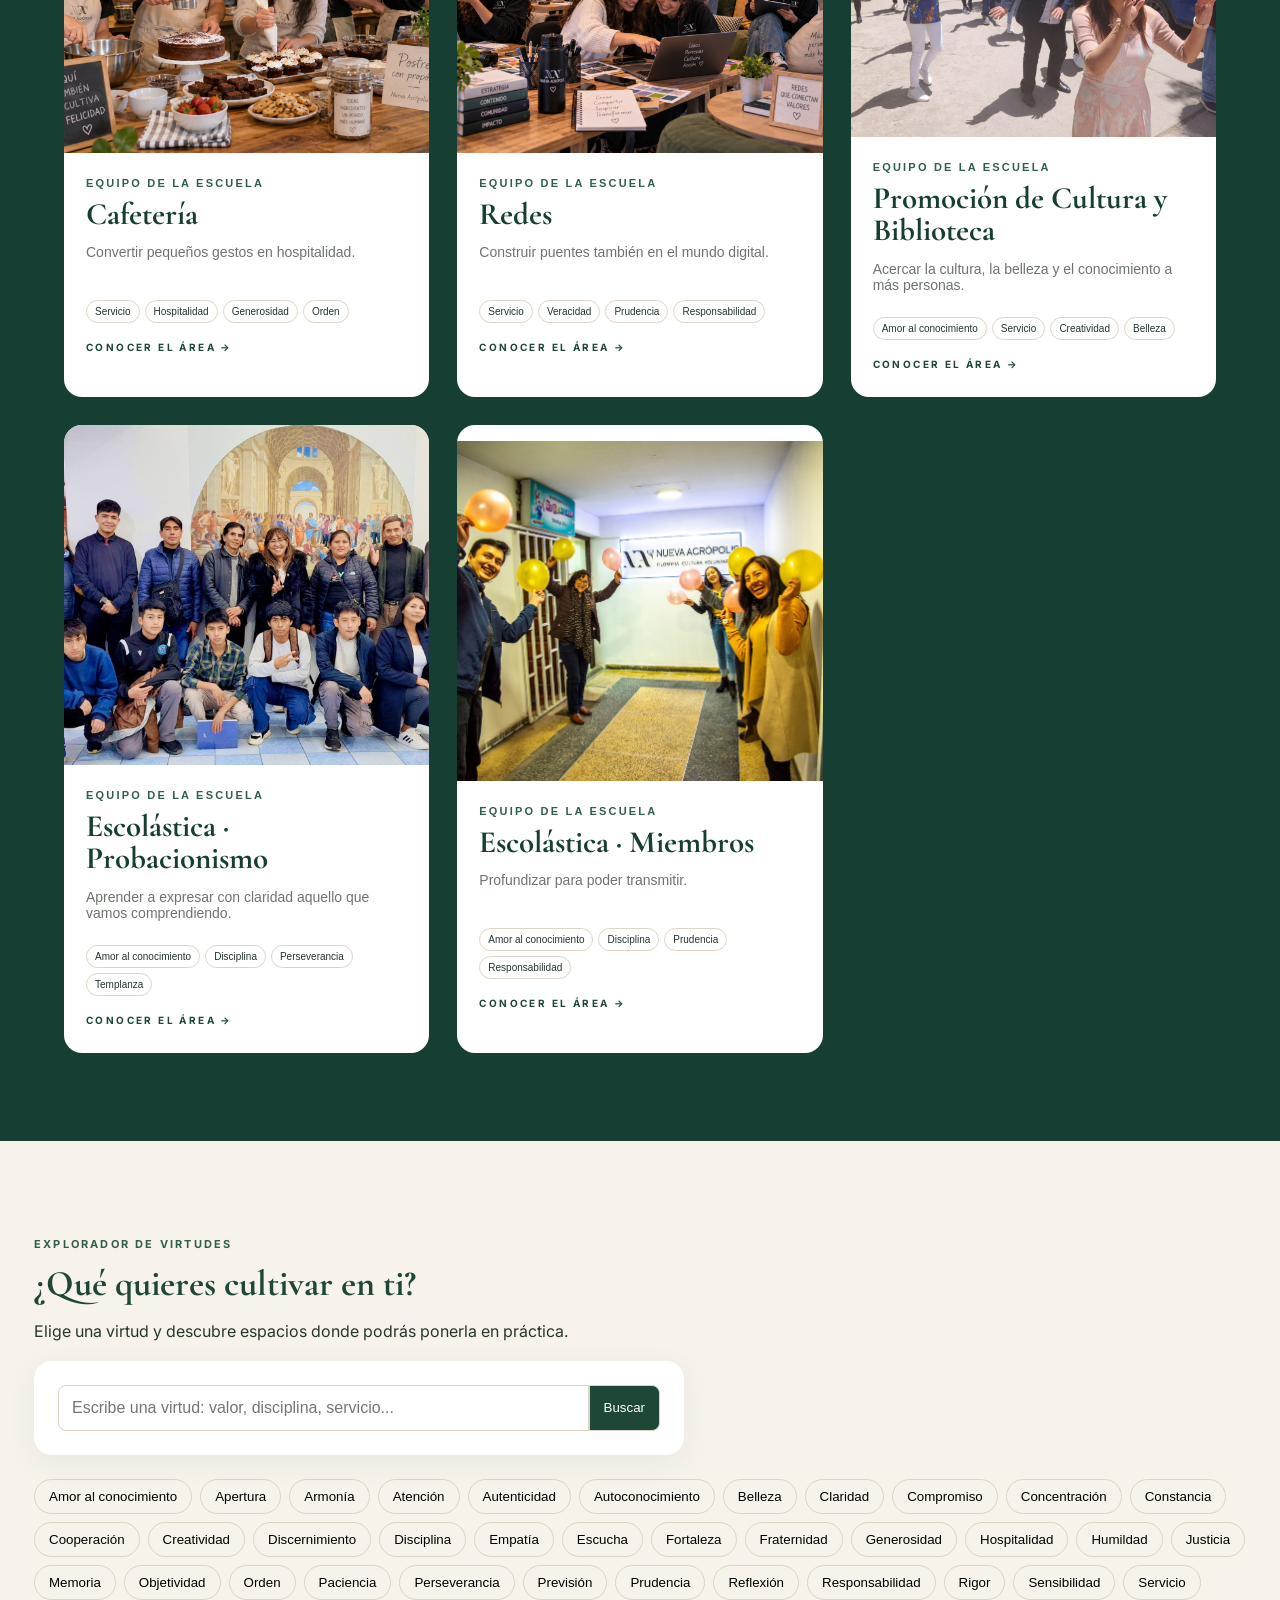
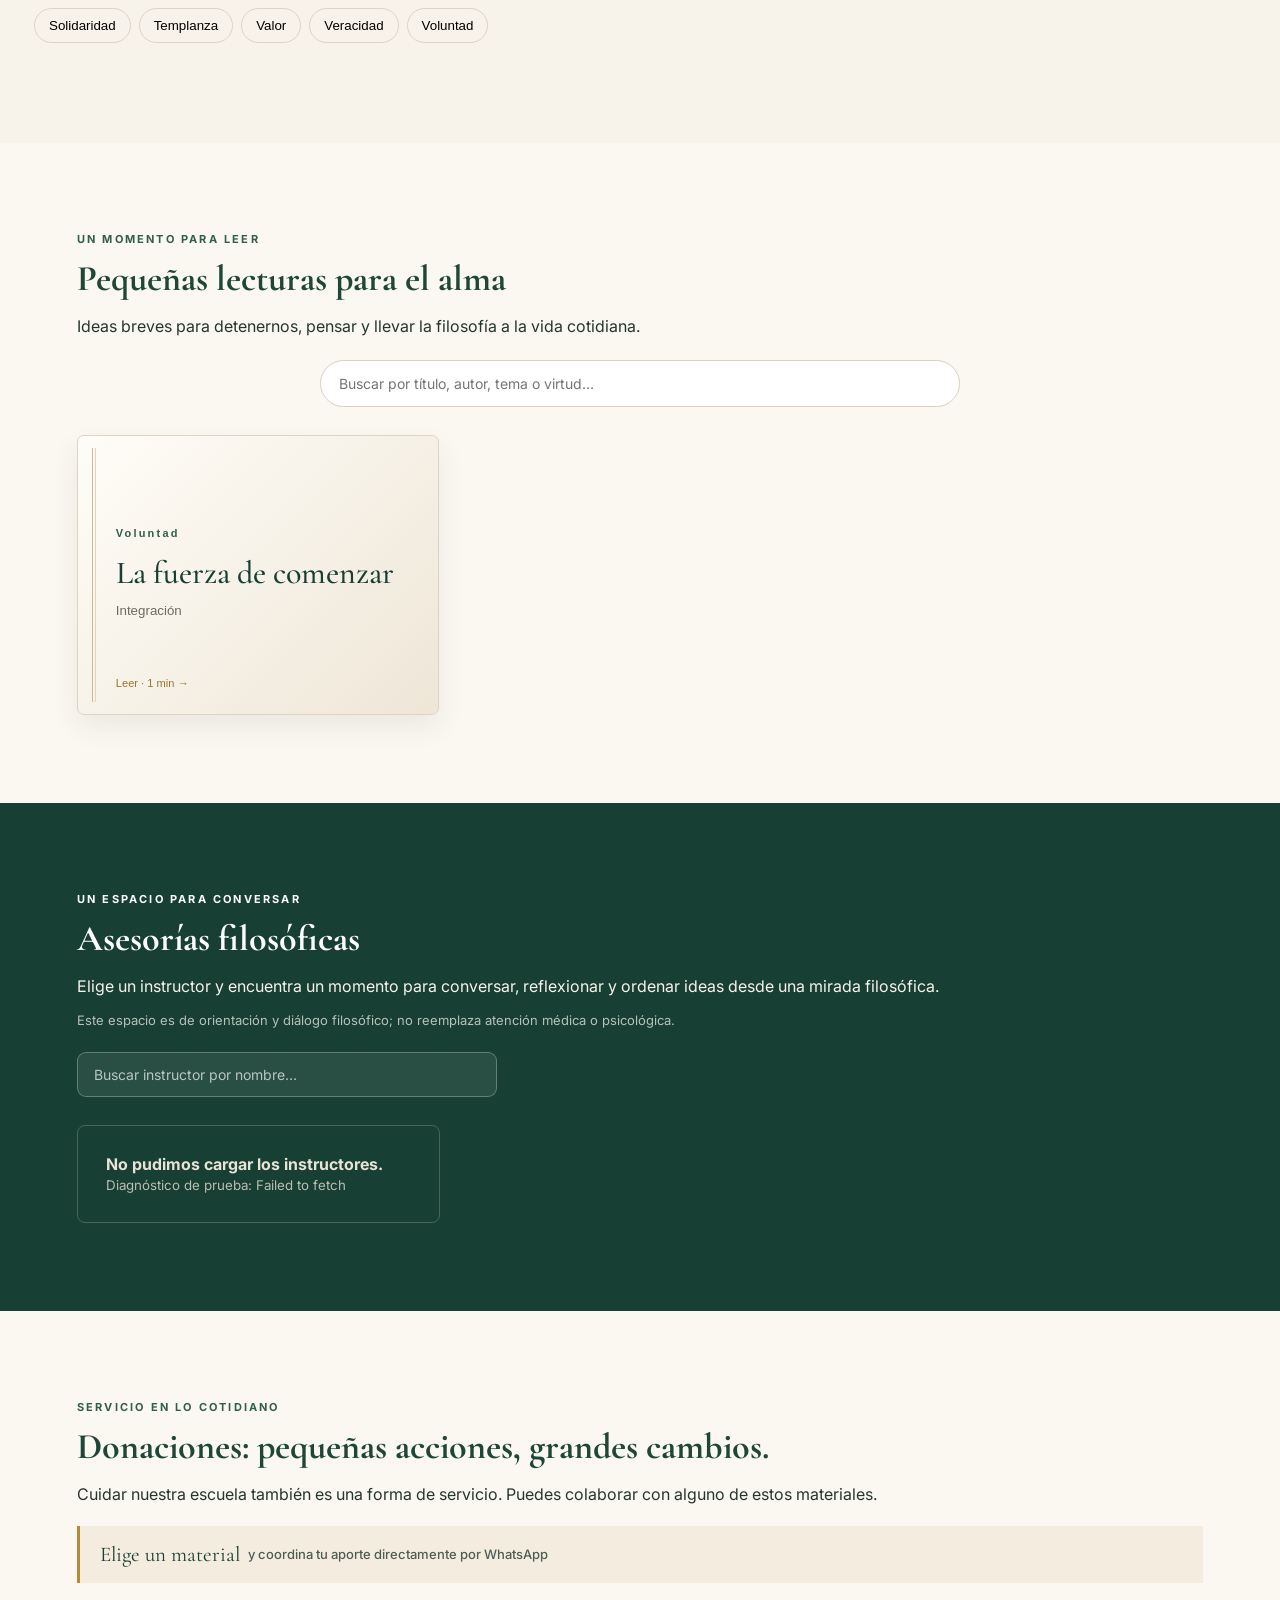
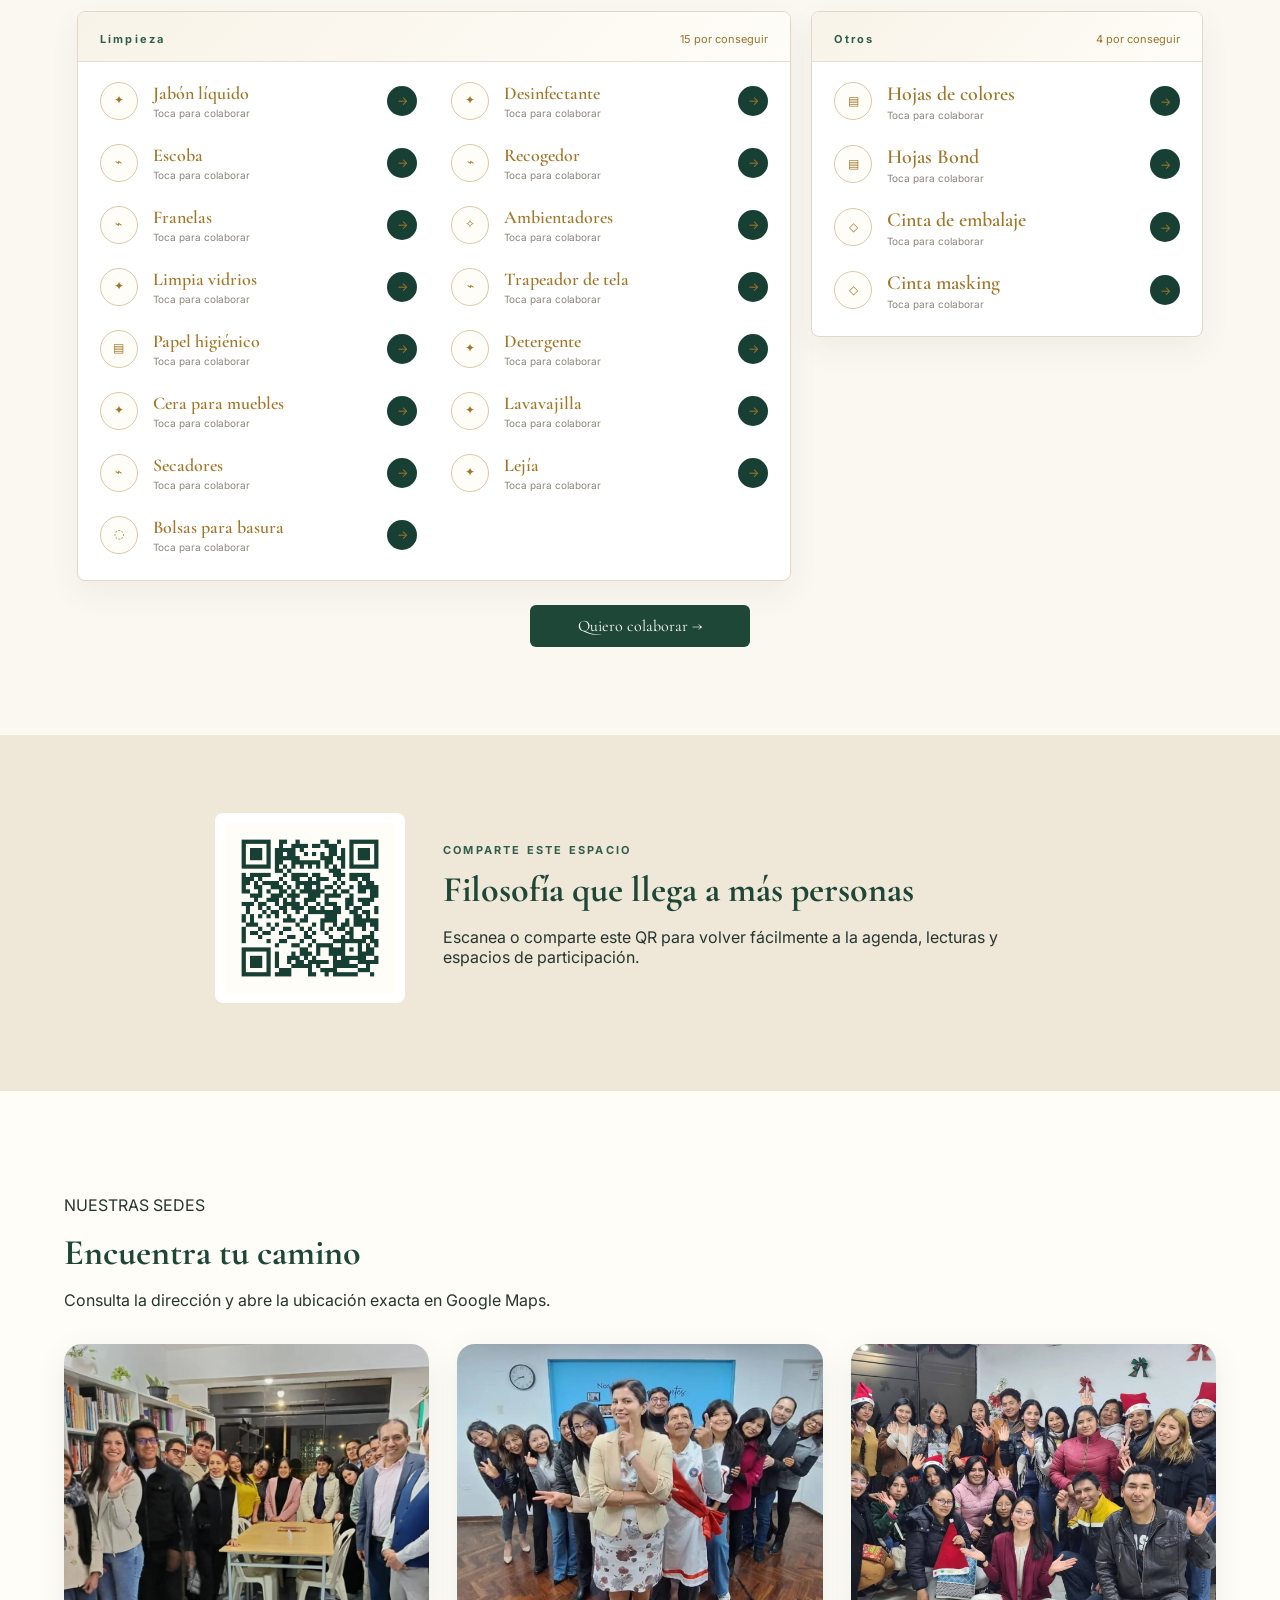
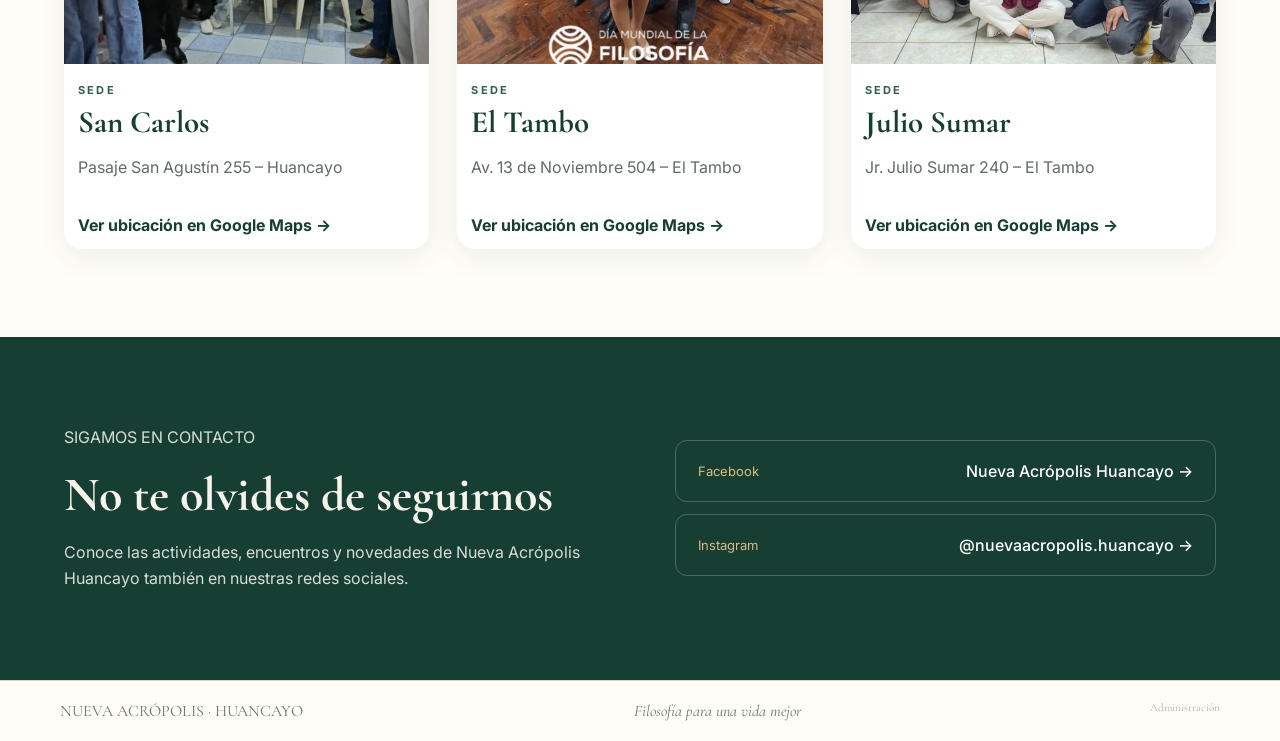
==== commit 2ee446c9: "Add versioning to script sources in index.html Updated script sources in index.html to include versi" ====
--- a/index.html
+++ b/index.html
@@ -183,17 +183,18 @@
 <footer>NUEVA ACRÓPOLIS · HUANCAYO <em>Filosofía para una vida mejor</em><a class="admin-entry" href="admin.html">Administración</a></footer>
 
 <script src="data/sedes.js"></script>
-<script src="data/agenda.js"></script>
+<script src="data/agenda.js?v=37m"></script>
 <script src="data/espacios.js"></script>
 <script src="data/eventos-importantes.js"></script>
   <script src="data/galeria.js"></script>
   <script src="data/lecturas.js"></script>
   <script src="data/donaciones-fallback.js"></script>
-<script src="agenda-export-images.js"></script>
-  <script src="script.js"></script>
-  <script src="supabase-config.js"></script>
-  <script src="na-supabase.js"></script>
+<script src="agenda-export-images.js?v=37m"></script>
+  <script src="script.js?v=37m"></script>
+  <script src="supabase-config.js?v=37m"></script>
+  <script src="na-supabase.js?v=37m"></script>
   <script src="asesorias-supabase.js"></script>
-  <script src="v33.js"></script>
+  <script src="v33.js?v=37m"></script>
+<script src="public-content-supabase.js"></script>
 </body>
 </html>
--- a/style.css
+++ b/style.css
@@ -841,3 +841,9 @@
 .instructor-grid{display:grid!important;grid-template-columns:repeat(3,minmax(0,1fr))!important;gap:18px!important}.instructor-card{min-width:0;display:grid!important;grid-template-columns:minmax(118px,42%) 1fr;gap:16px!important;align-items:stretch!important;padding:14px!important}.instructor-photo{width:100%!important;height:auto!important;min-height:190px;flex:none!important;border-radius:9px!important}.instructor-body{display:flex;flex-direction:column;min-width:0;padding:8px 4px 5px}.instructor-body h3{font-size:27px!important;line-height:1!important}.instructor-body .primary-btn{margin-top:auto;align-self:flex-start}.instructor-body p{display:-webkit-box;-webkit-line-clamp:3;-webkit-box-orient:vertical;overflow:hidden}
 @media(max-width:1050px){.instructor-grid{grid-template-columns:repeat(2,minmax(0,1fr))!important}}
 @media(max-width:700px){.instructor-grid{grid-template-columns:1fr!important}.instructor-card{grid-template-columns:112px 1fr}.instructor-photo{min-height:145px}.instructor-tools{max-width:none}}
+
+/* V38.1 · portadas */
+.reading-card.has-cover{padding-top:190px;overflow:hidden}.reading-cover{position:absolute;left:0;right:0;top:0;width:100%;height:165px;object-fit:cover;border-radius:7px 7px 0 0}.reading-card.has-cover .book-spine{top:177px}.reading-card.has-cover small{position:static;display:block;margin-top:22px}
+\n\n/* V38.6 · Detalle completo de eventos */
+.event-mini-badges,.event-detail-badges{display:flex;gap:8px;flex-wrap:wrap;margin:12px 0 16px}.event-mini-badges span,.event-detail-badges span{border:1px solid #d8c7aa;border-radius:999px;padding:6px 10px;font-size:10px;text-transform:uppercase;letter-spacing:.07em;color:#715b39;background:#fbf6eb}.event-more-btn,.event-detail-cta{display:inline-block;border:0;border-radius:8px;background:#173e33;color:#fff;padding:11px 16px;font:inherit;cursor:pointer;text-decoration:none;margin-top:8px}.event-more-btn:hover,.event-detail-cta:hover{filter:brightness(1.08)}
+.event-detail-modal{position:fixed;inset:0;z-index:100000;background:rgba(12,25,21,.82);display:flex;align-items:center;justify-content:center;padding:24px}.event-detail-card{position:relative;width:min(980px,96vw);max-height:92vh;overflow:auto;display:grid;grid-template-columns:minmax(280px,42%) 1fr;background:#fffdf8;border-radius:18px}.event-detail-image{border:0;min-height:560px;background-size:cover;background-position:center;cursor:zoom-in}.event-detail-copy{padding:44px}.event-detail-copy h2{font-family:"Cormorant Garamond",serif;color:#173e33;font-size:42px;line-height:1;margin:8px 0 14px}.event-detail-full{white-space:pre-line;line-height:1.65;border-top:1px solid #e8dfd0;margin-top:18px;padding-top:18px;color:#4f5b55}.event-detail-close{position:absolute;right:14px;top:14px;z-index:2;width:40px;height:40px;border-radius:50%;border:1px solid #d9cfbf;background:#fffdf8;color:#173e33;font-size:27px;cursor:pointer}@media(max-width:700px){.event-detail-modal{padding:12px}.event-detail-card{grid-template-columns:1fr}.event-detail-image{min-height:330px;background-size:contain;background-repeat:no-repeat;background-color:#eee5d9}.event-detail-copy{padding:28px 22px}.event-detail-copy h2{font-size:34px}}
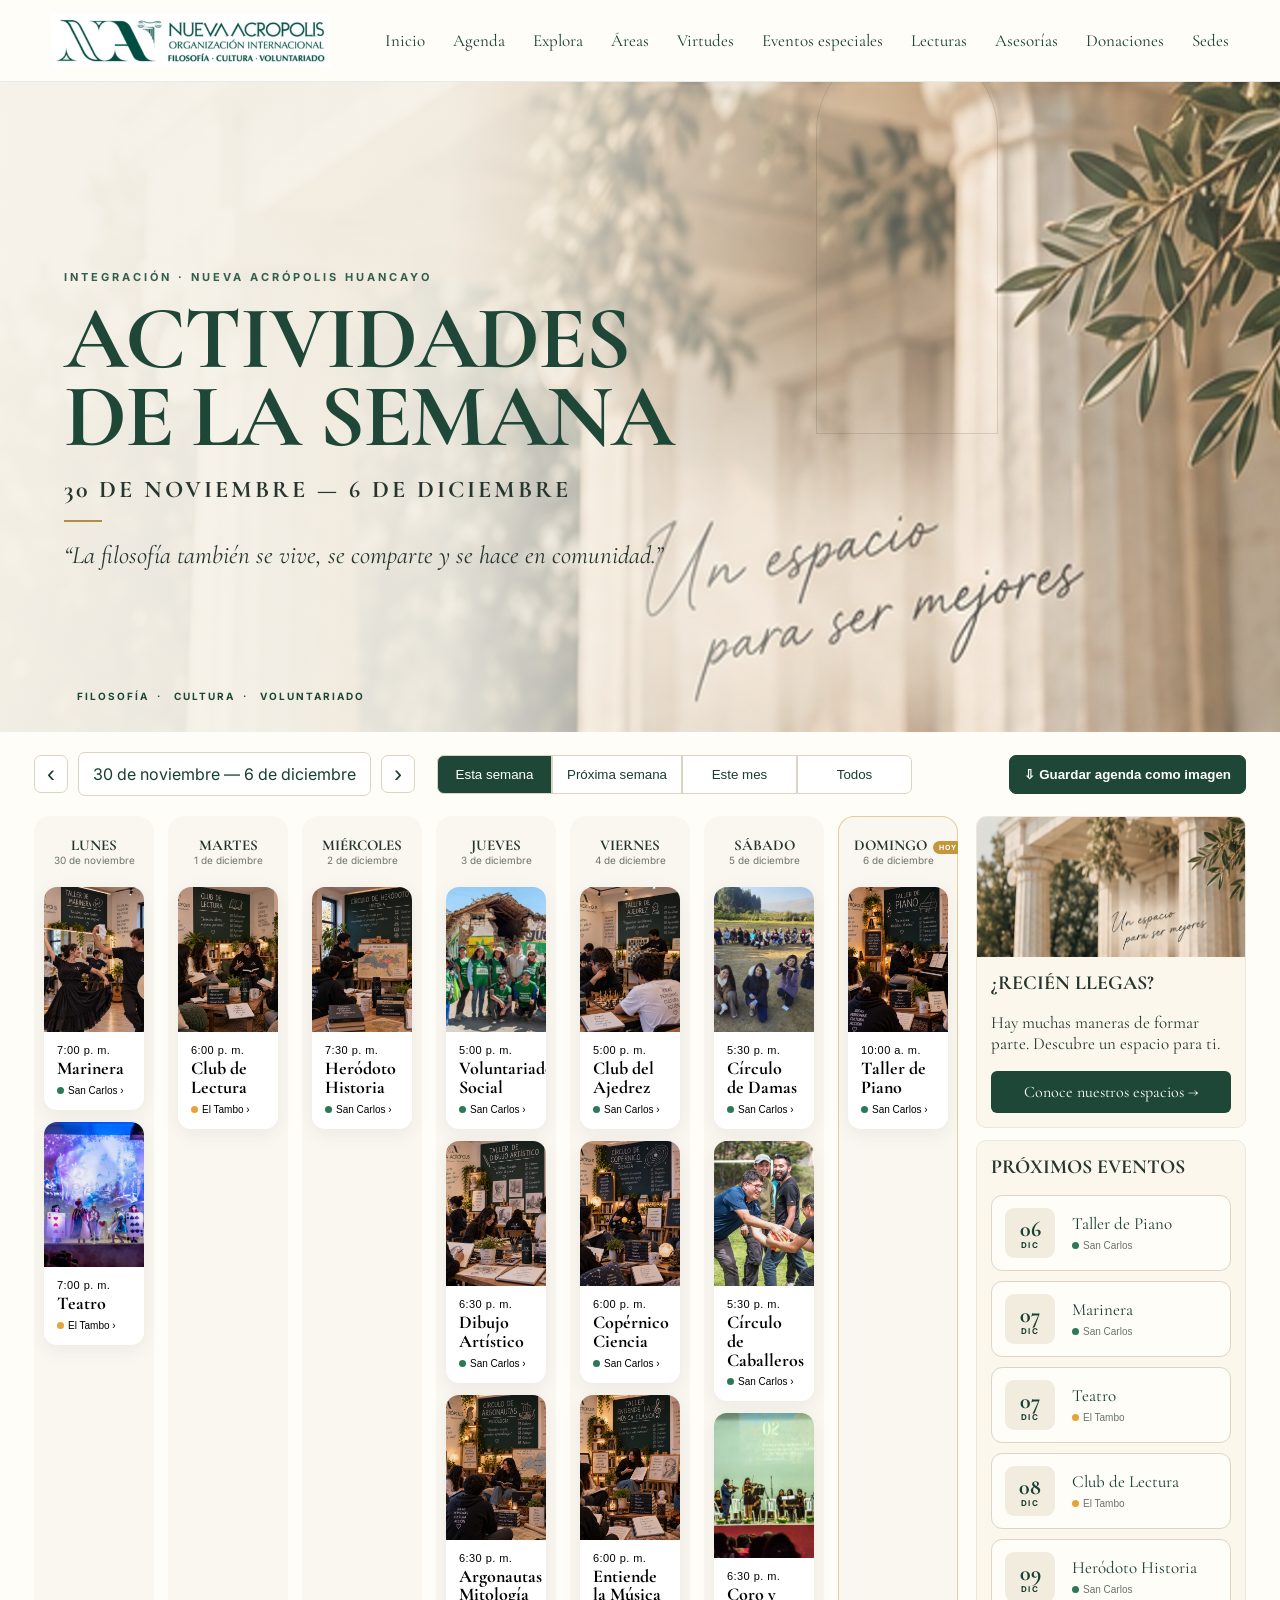
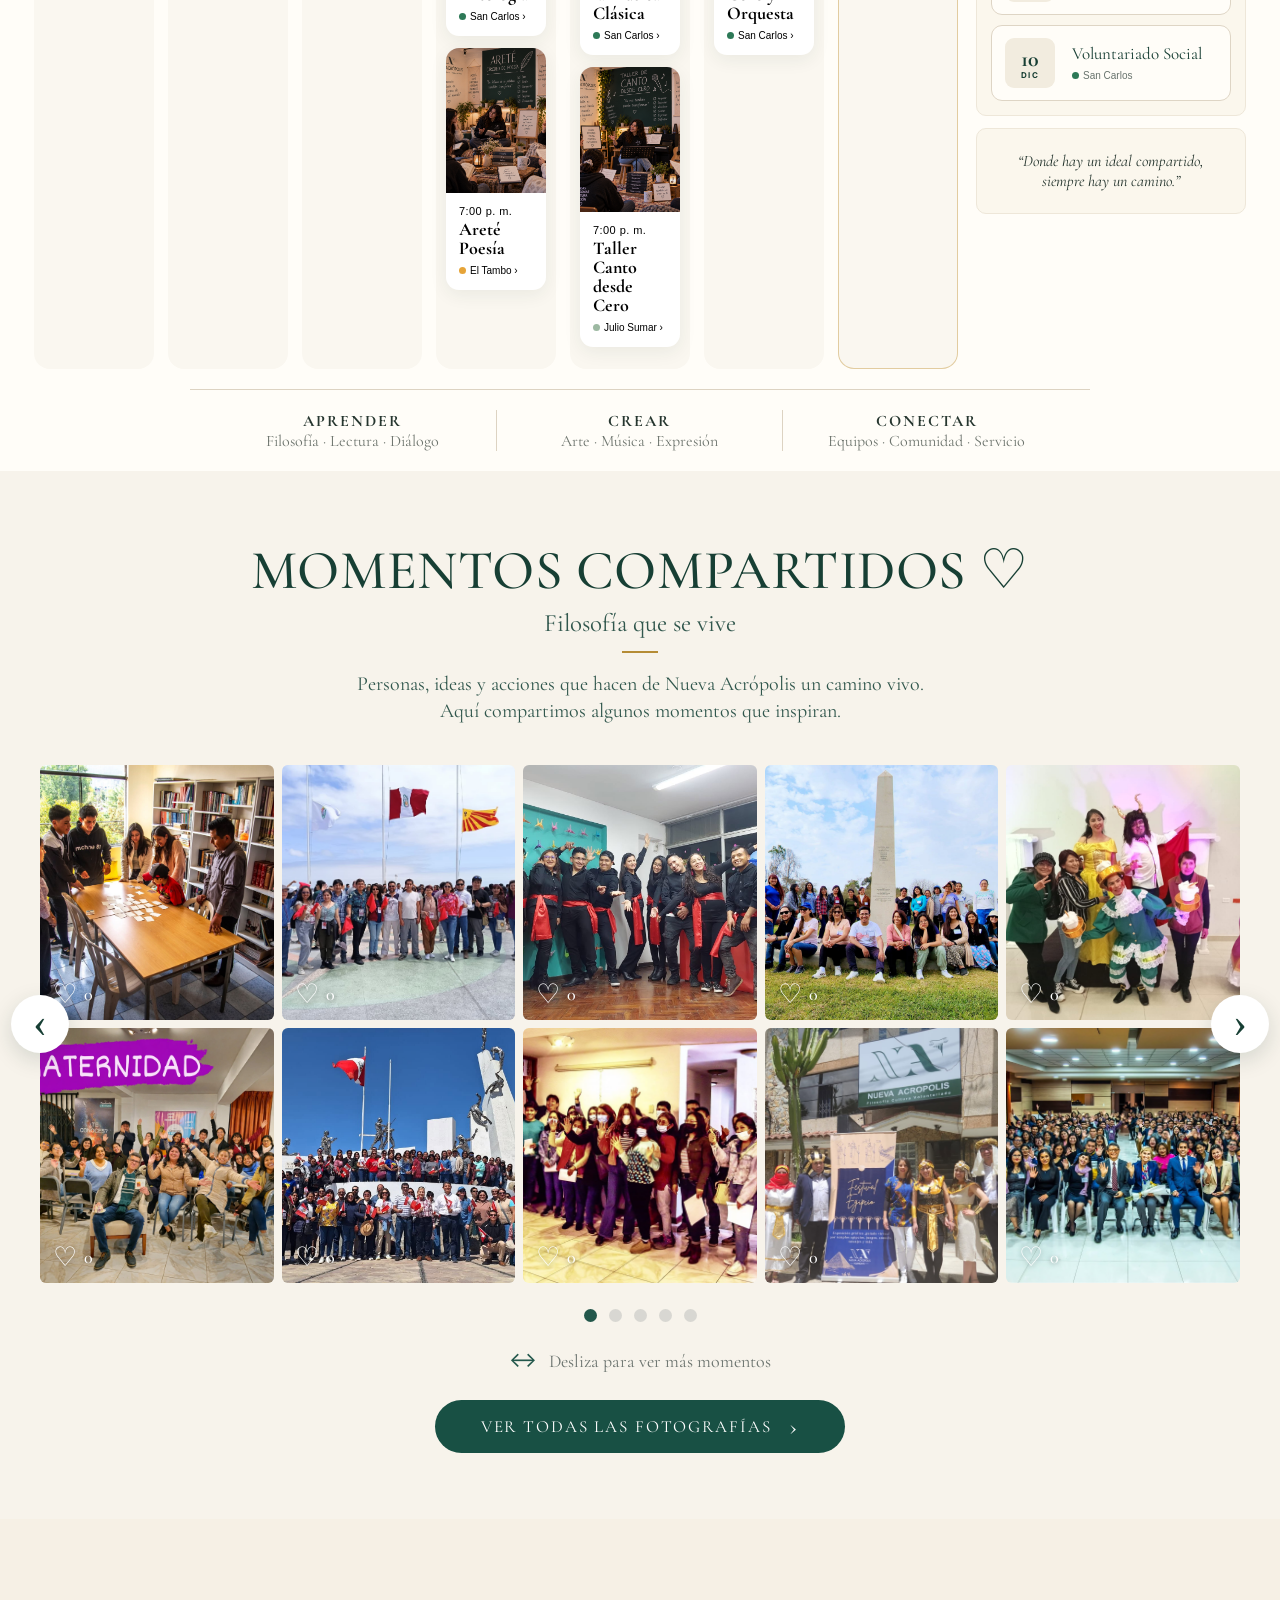
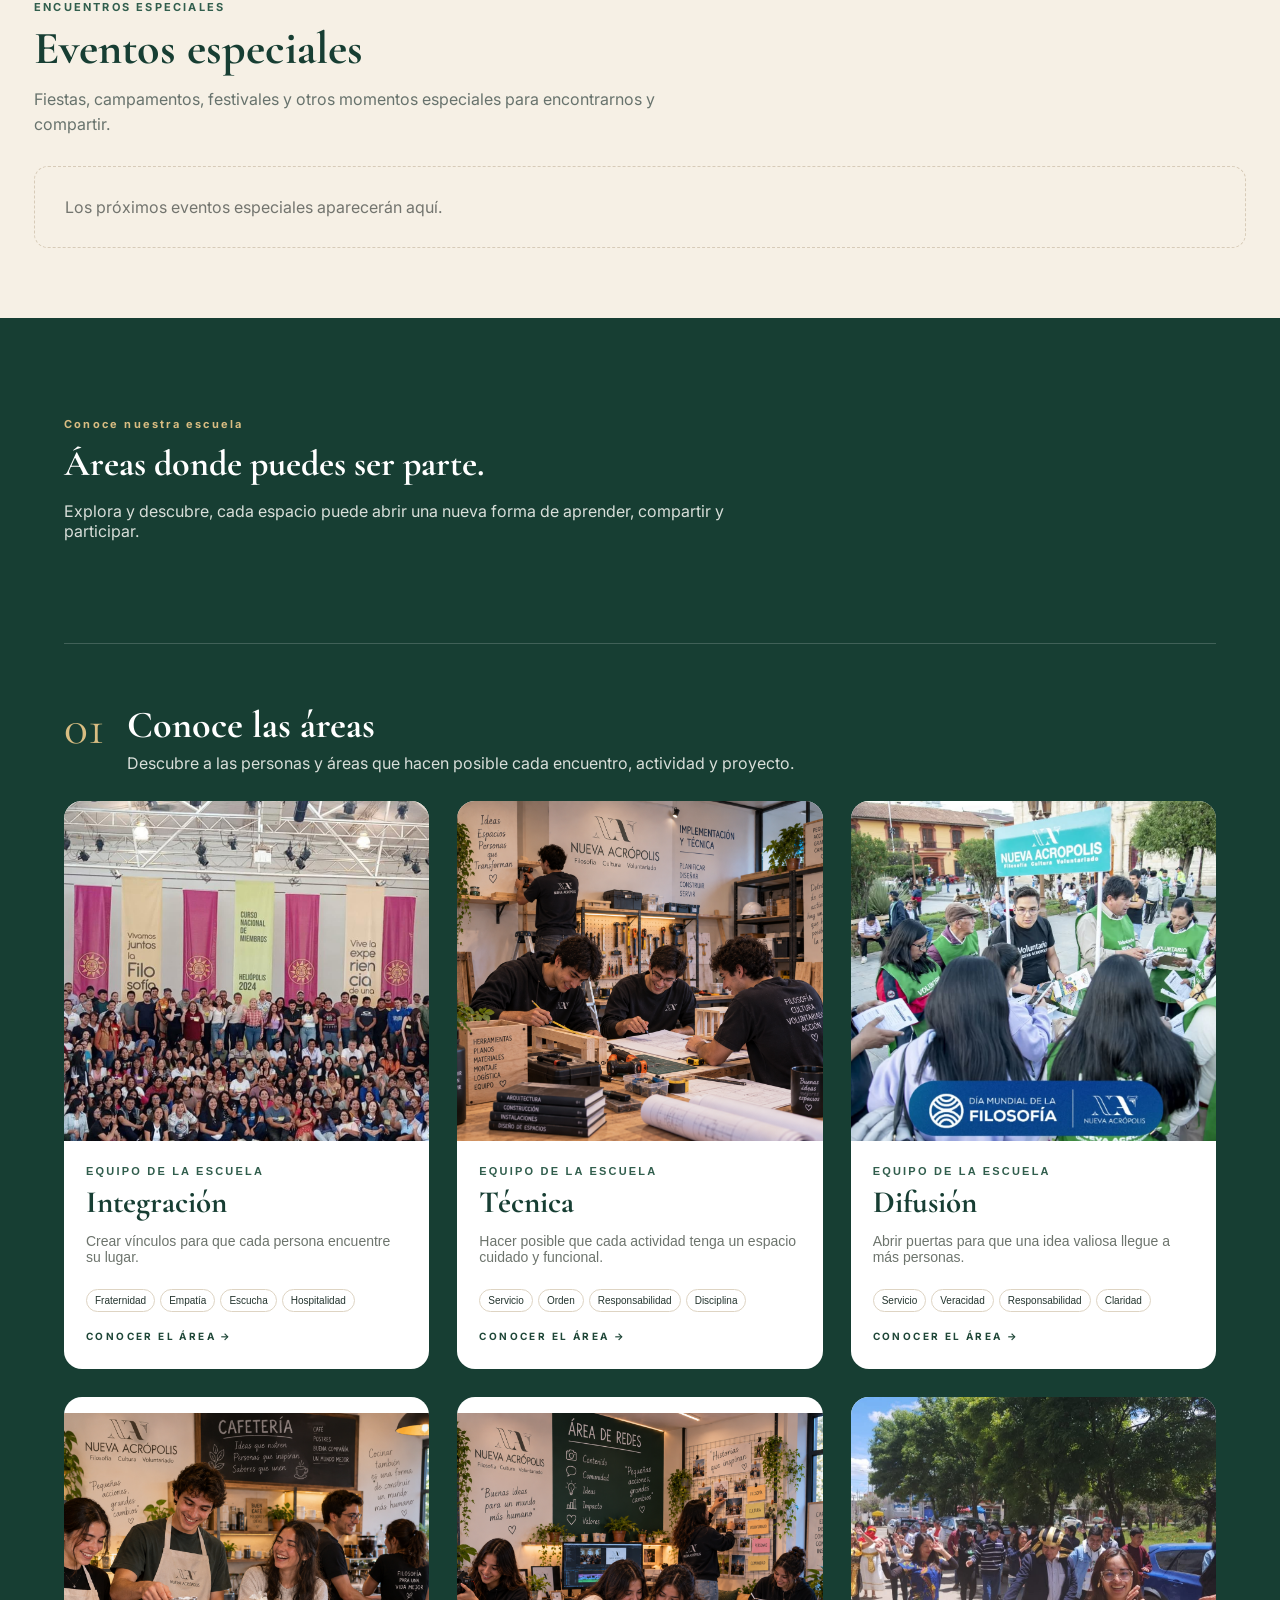
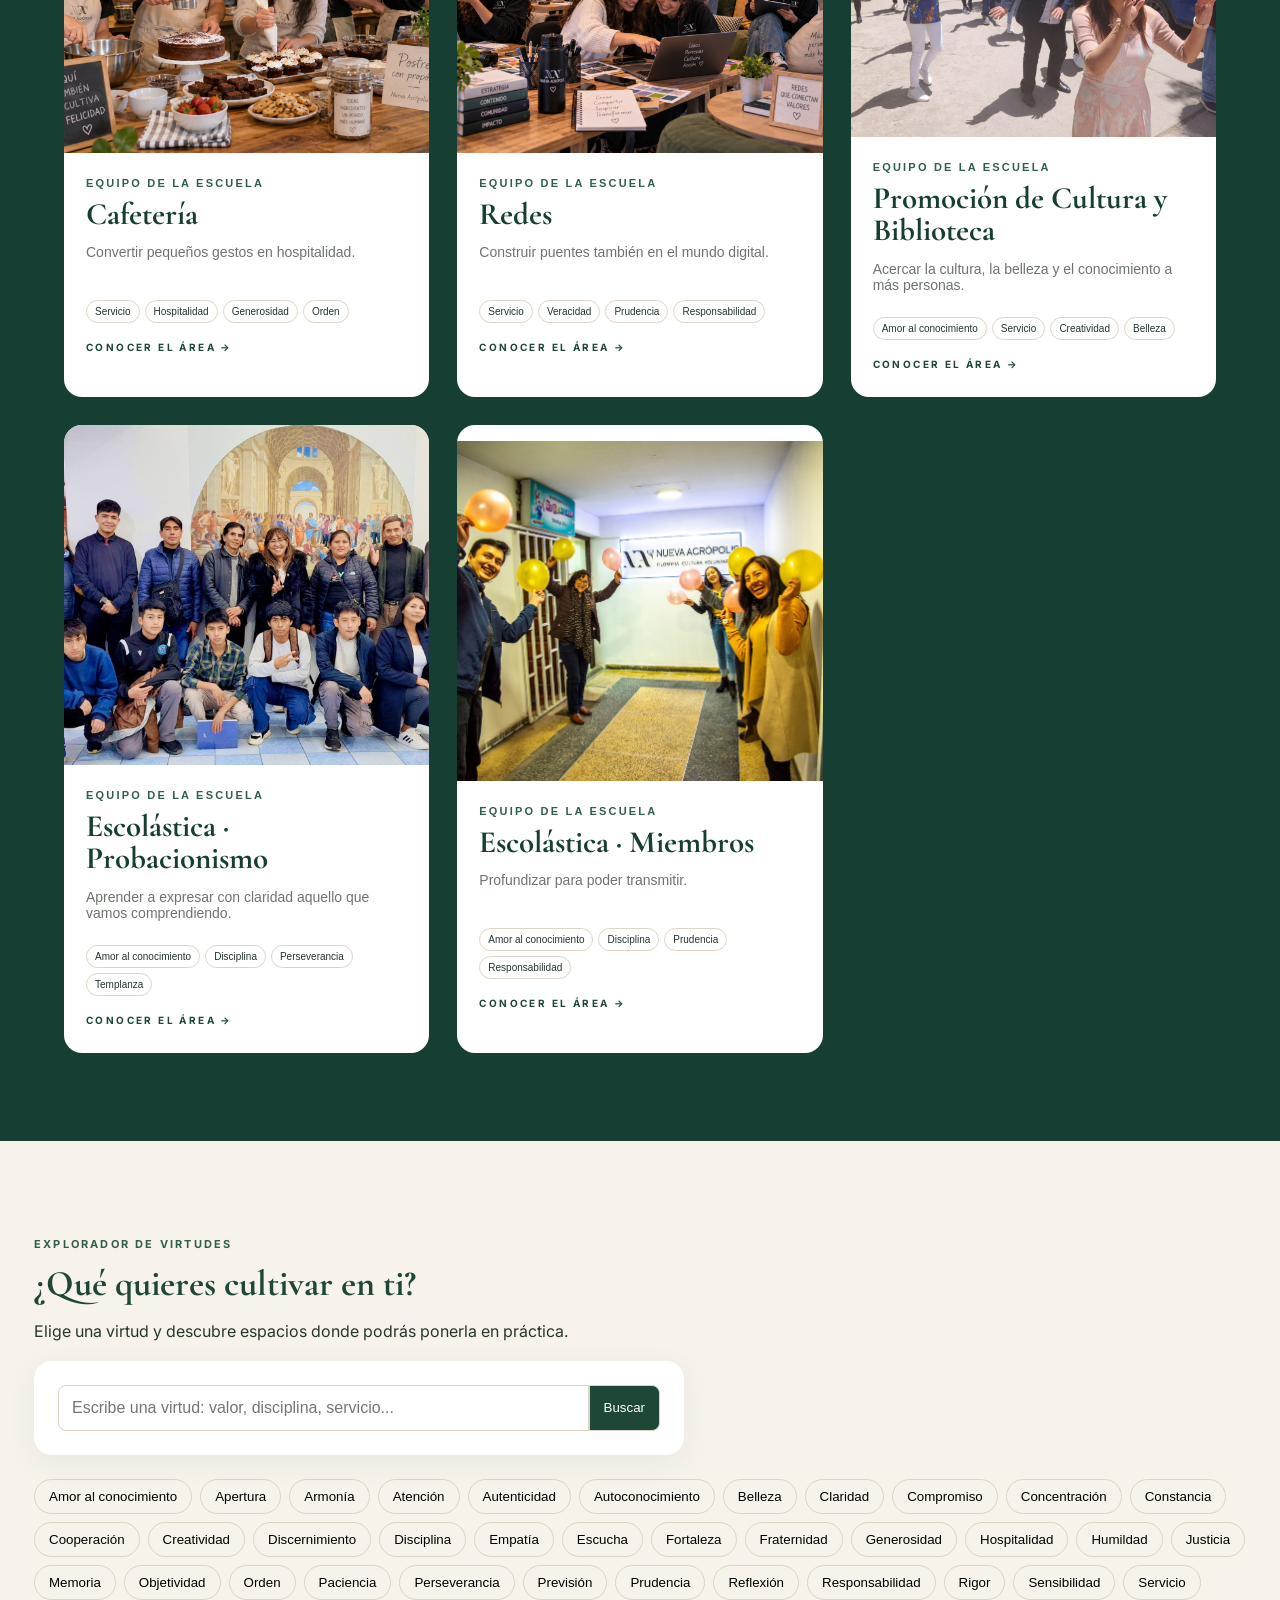
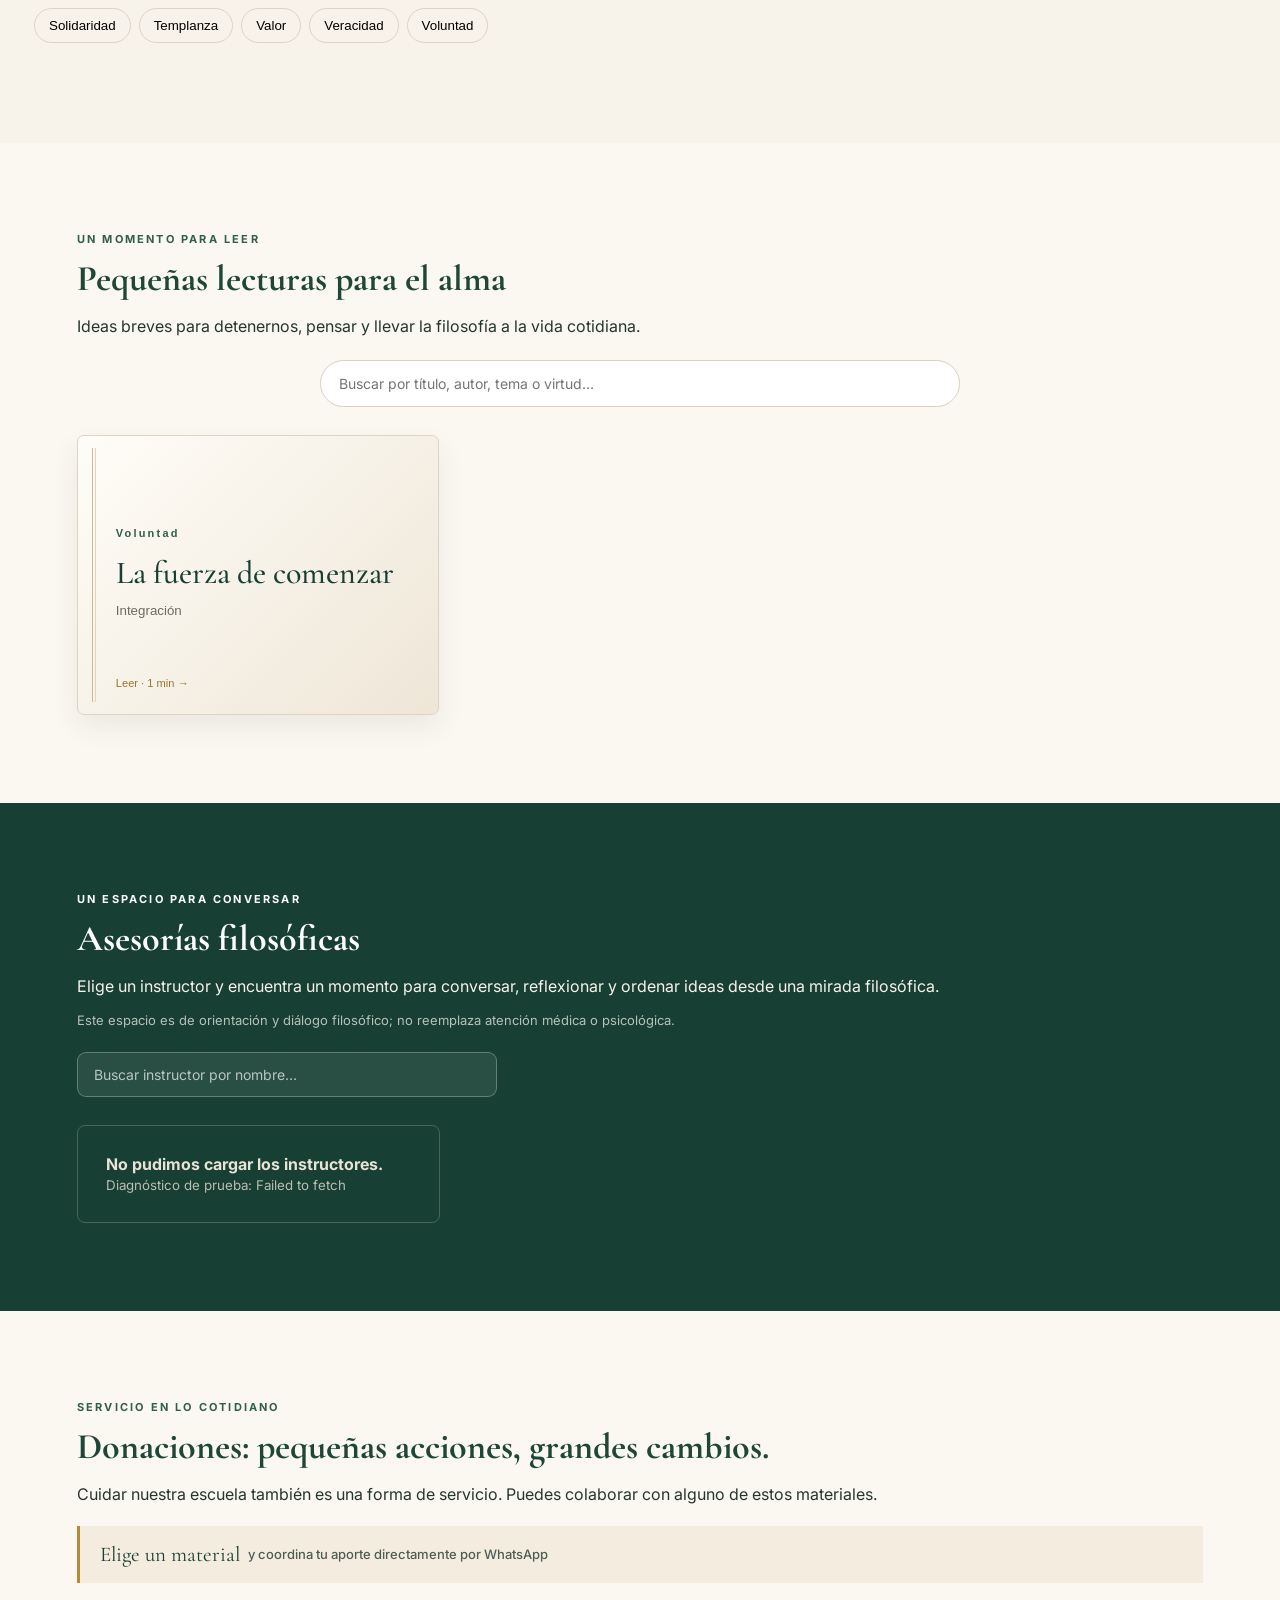
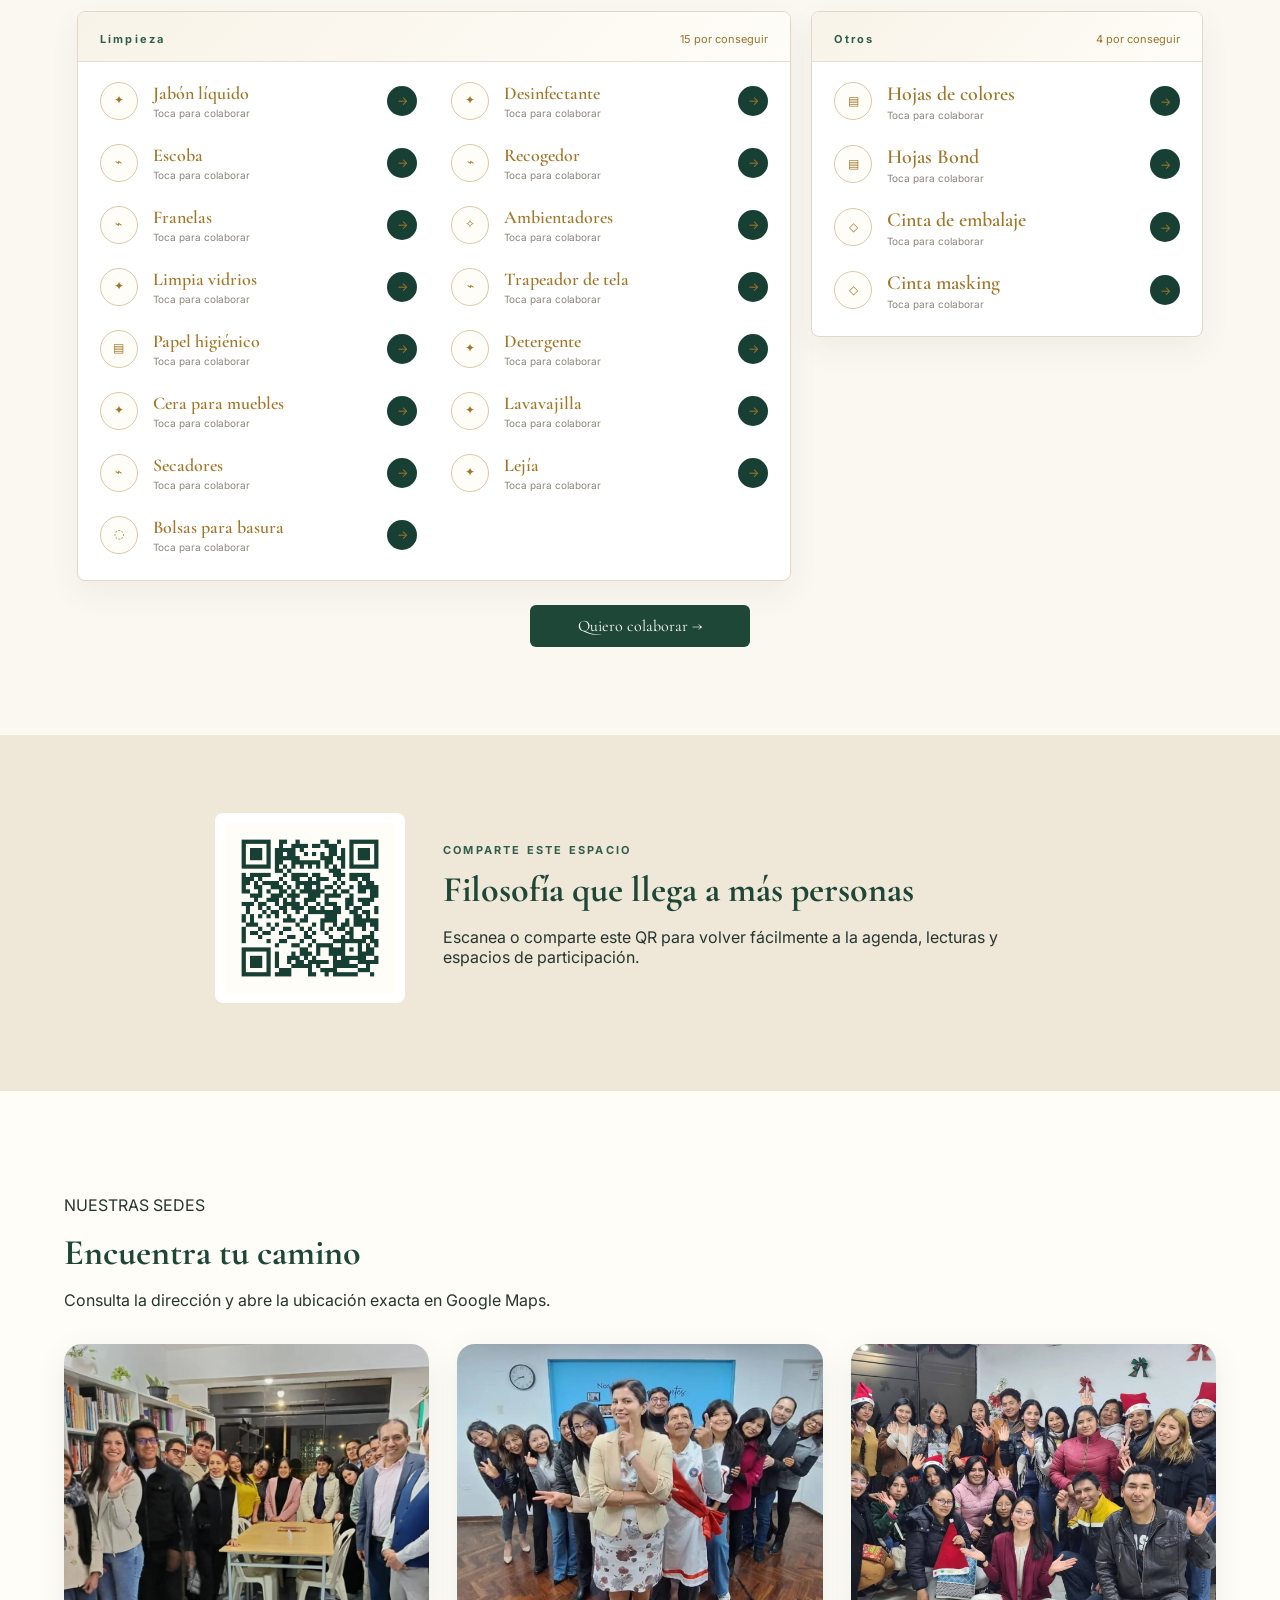
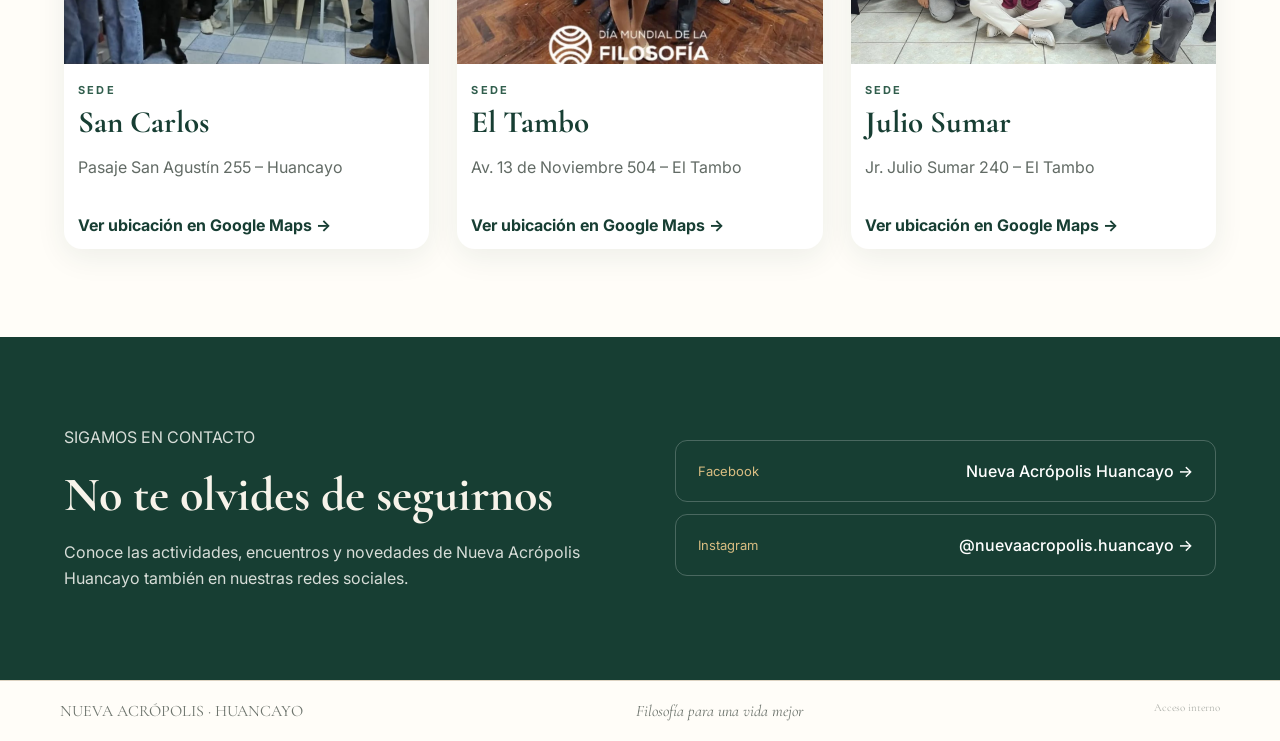
==== commit ee4b9652: "Update index.html" ====
--- a/index.html
+++ b/index.html
@@ -180,7 +180,7 @@
   </div>
 </section>
 
-<footer>NUEVA ACRÓPOLIS · HUANCAYO <em>Filosofía para una vida mejor</em><a class="admin-entry" href="admin.html">Administración</a></footer>
+<footer>NUEVA ACRÓPOLIS · HUANCAYO <em>Filosofía para una vida mejor</em><a class="admin-entry" href="admin.html" title="Acceso para miembros autorizados">Acceso interno</a></footer>
 
 <script src="data/sedes.js"></script>
 <script src="data/agenda.js?v=37m"></script>
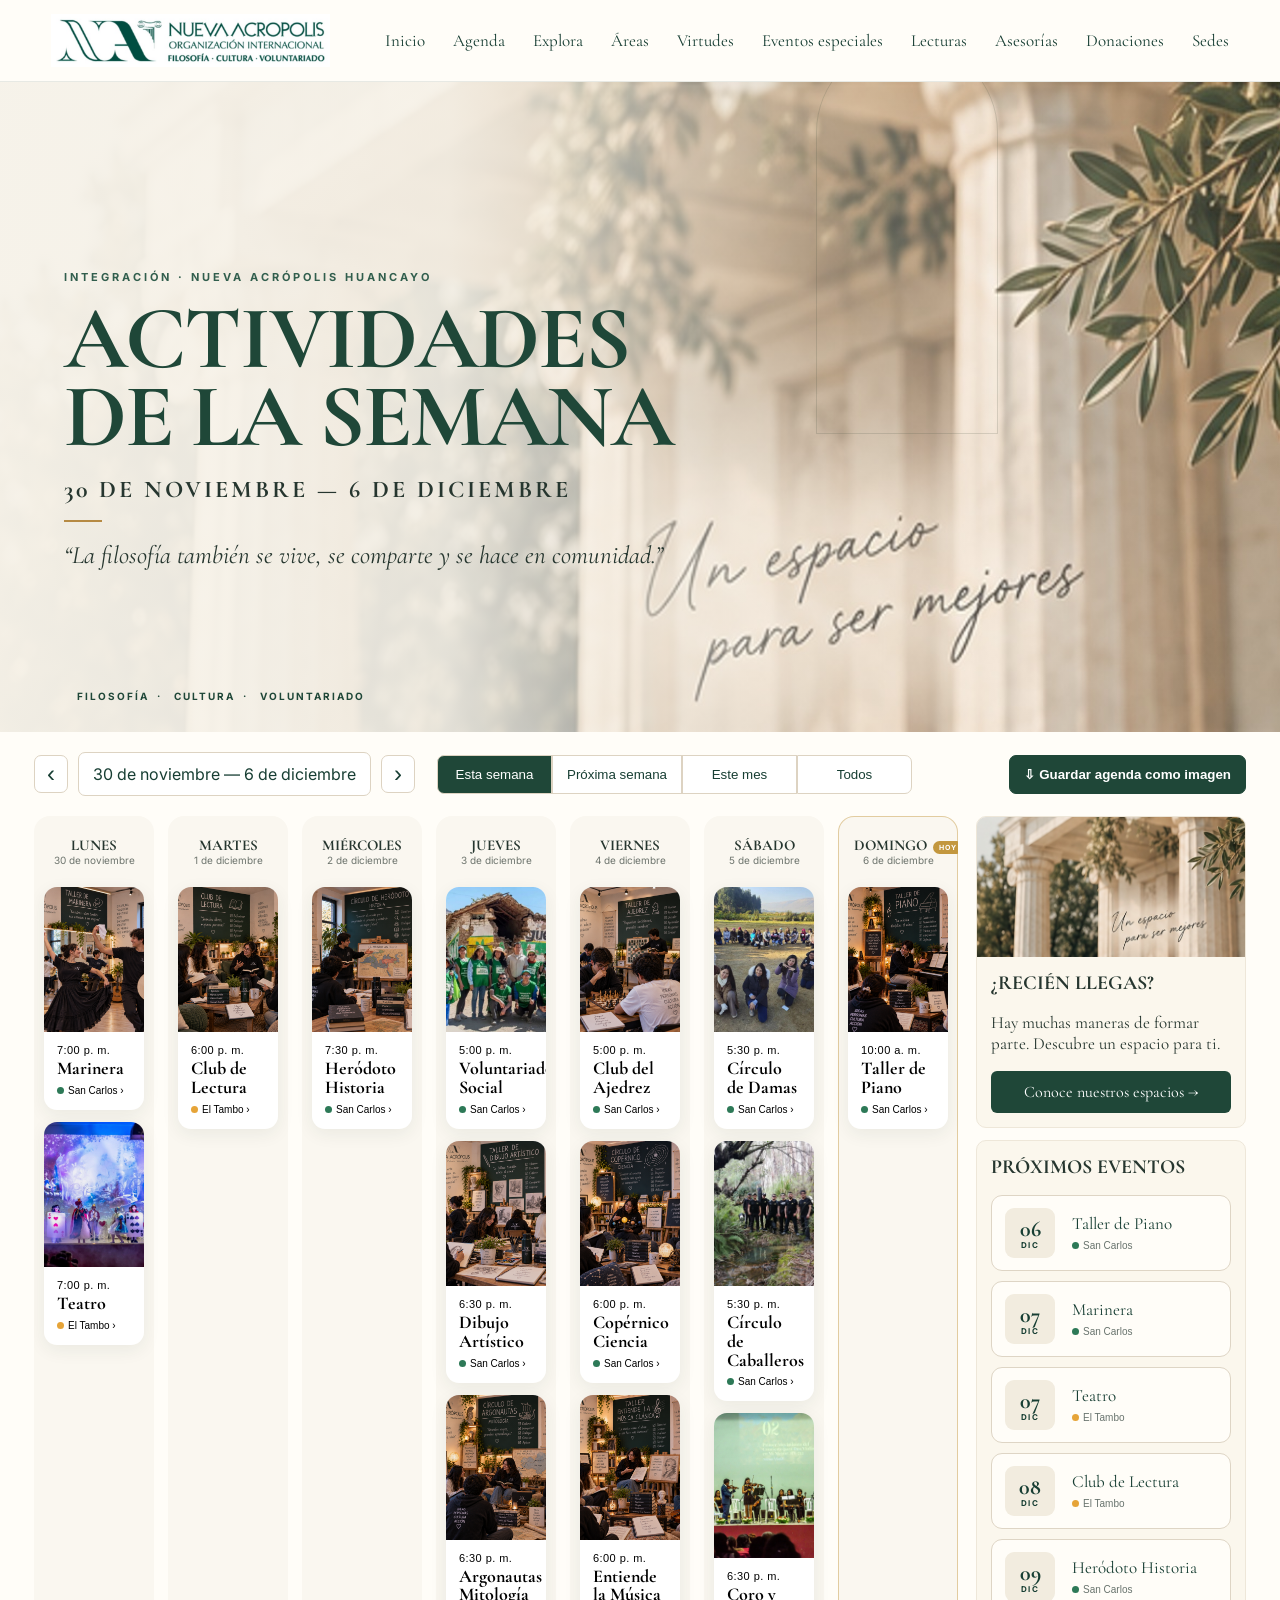
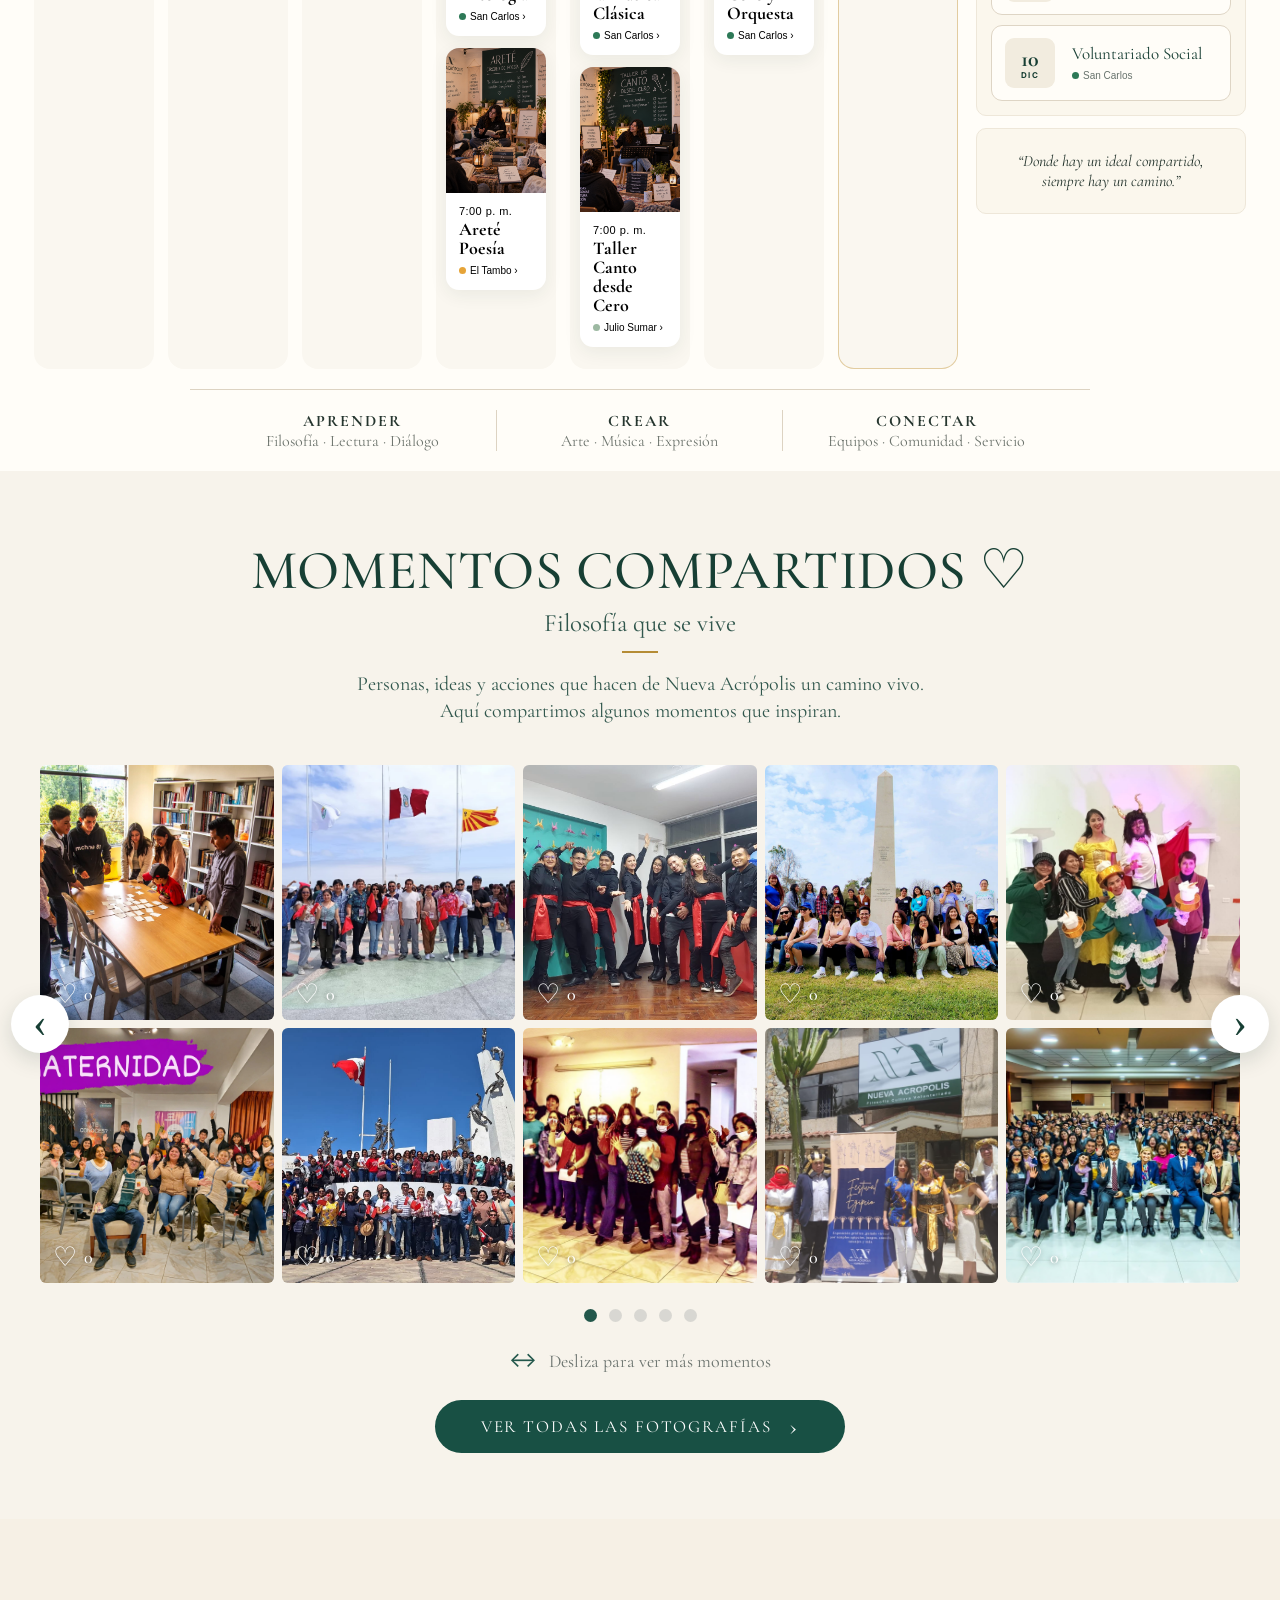
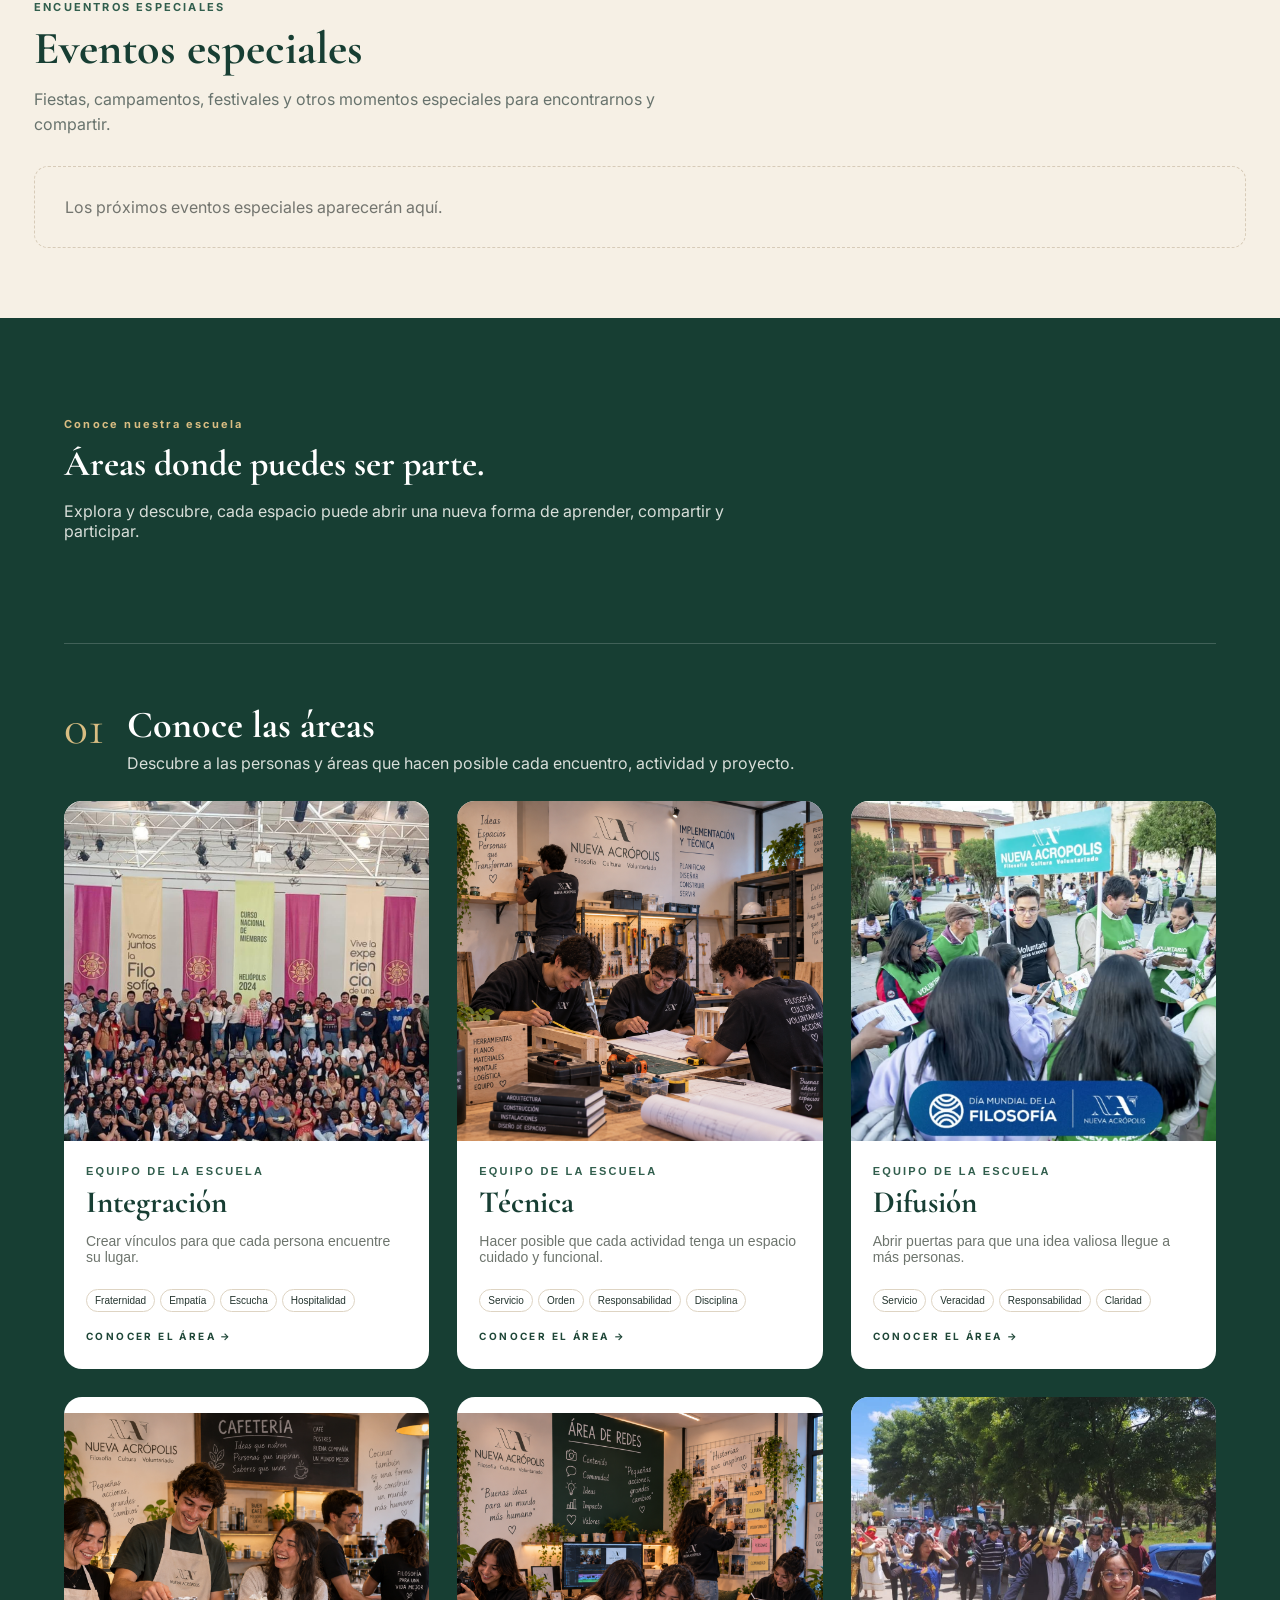
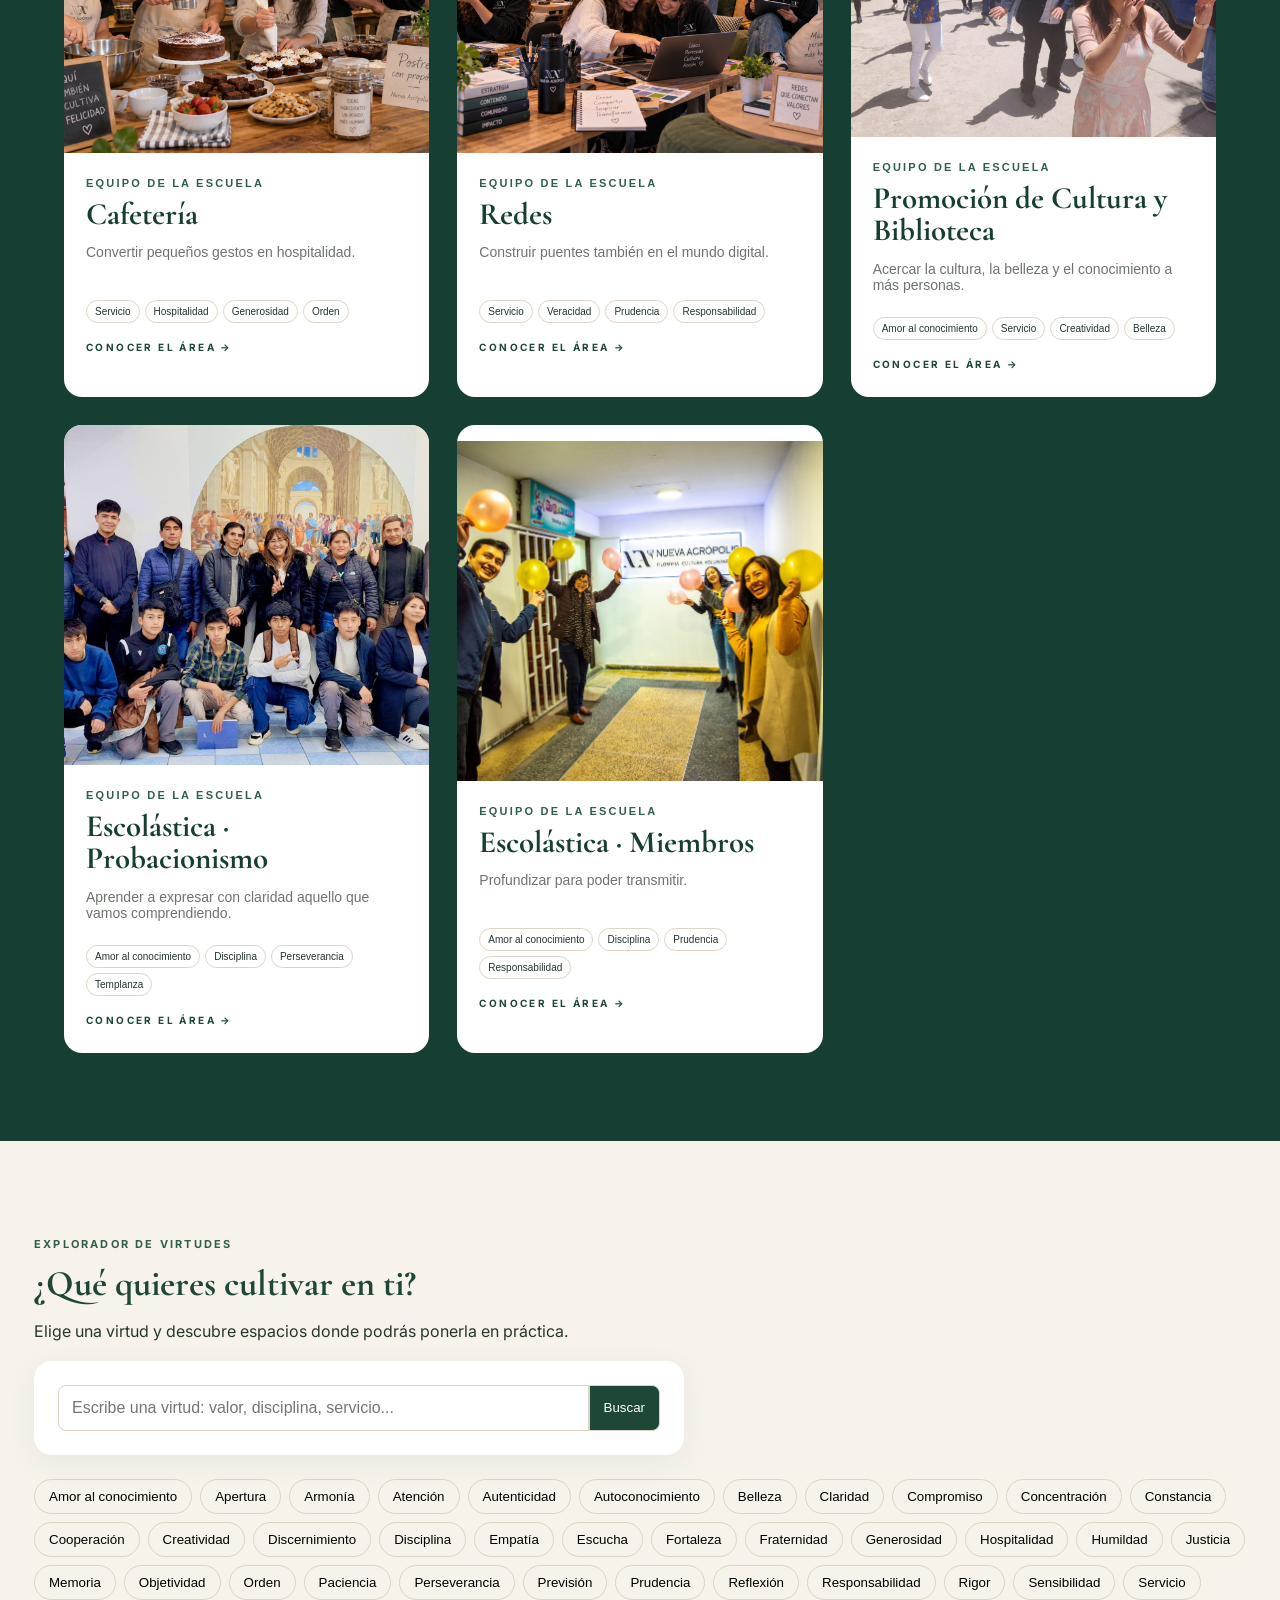
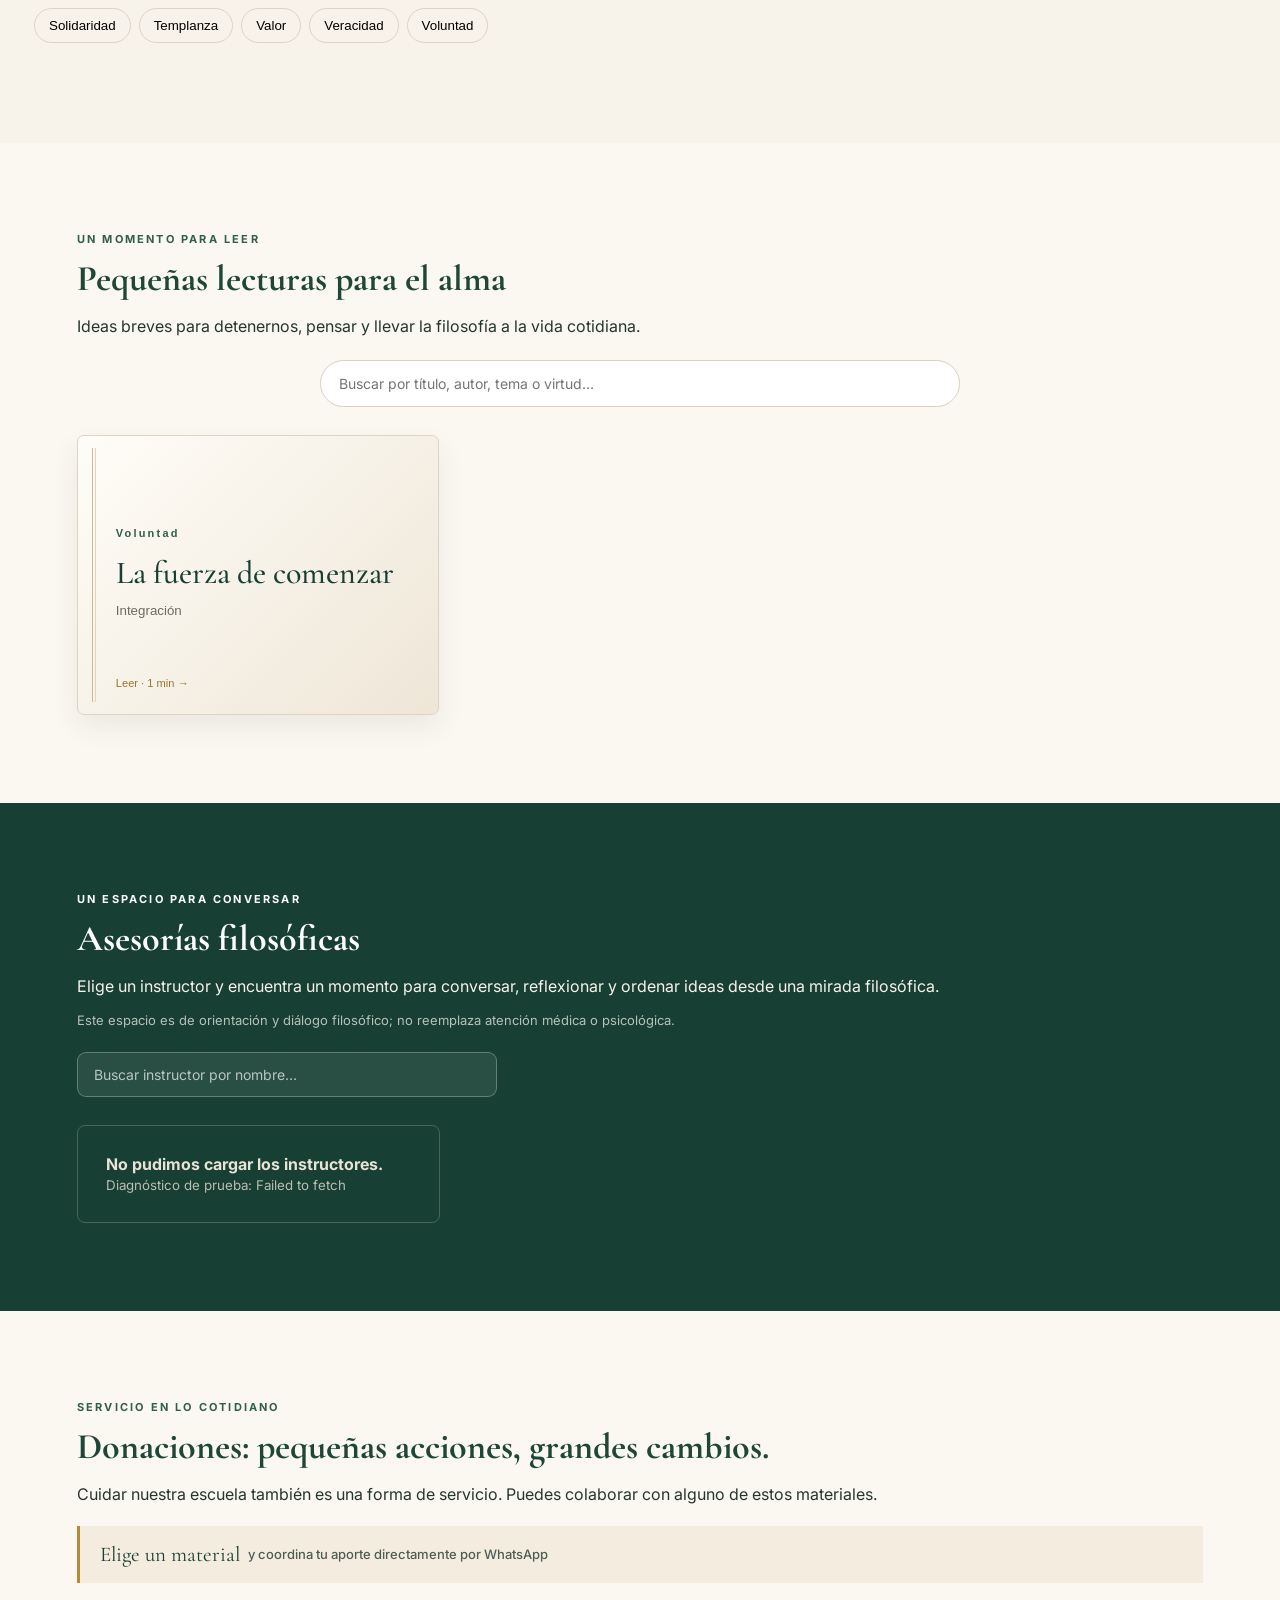
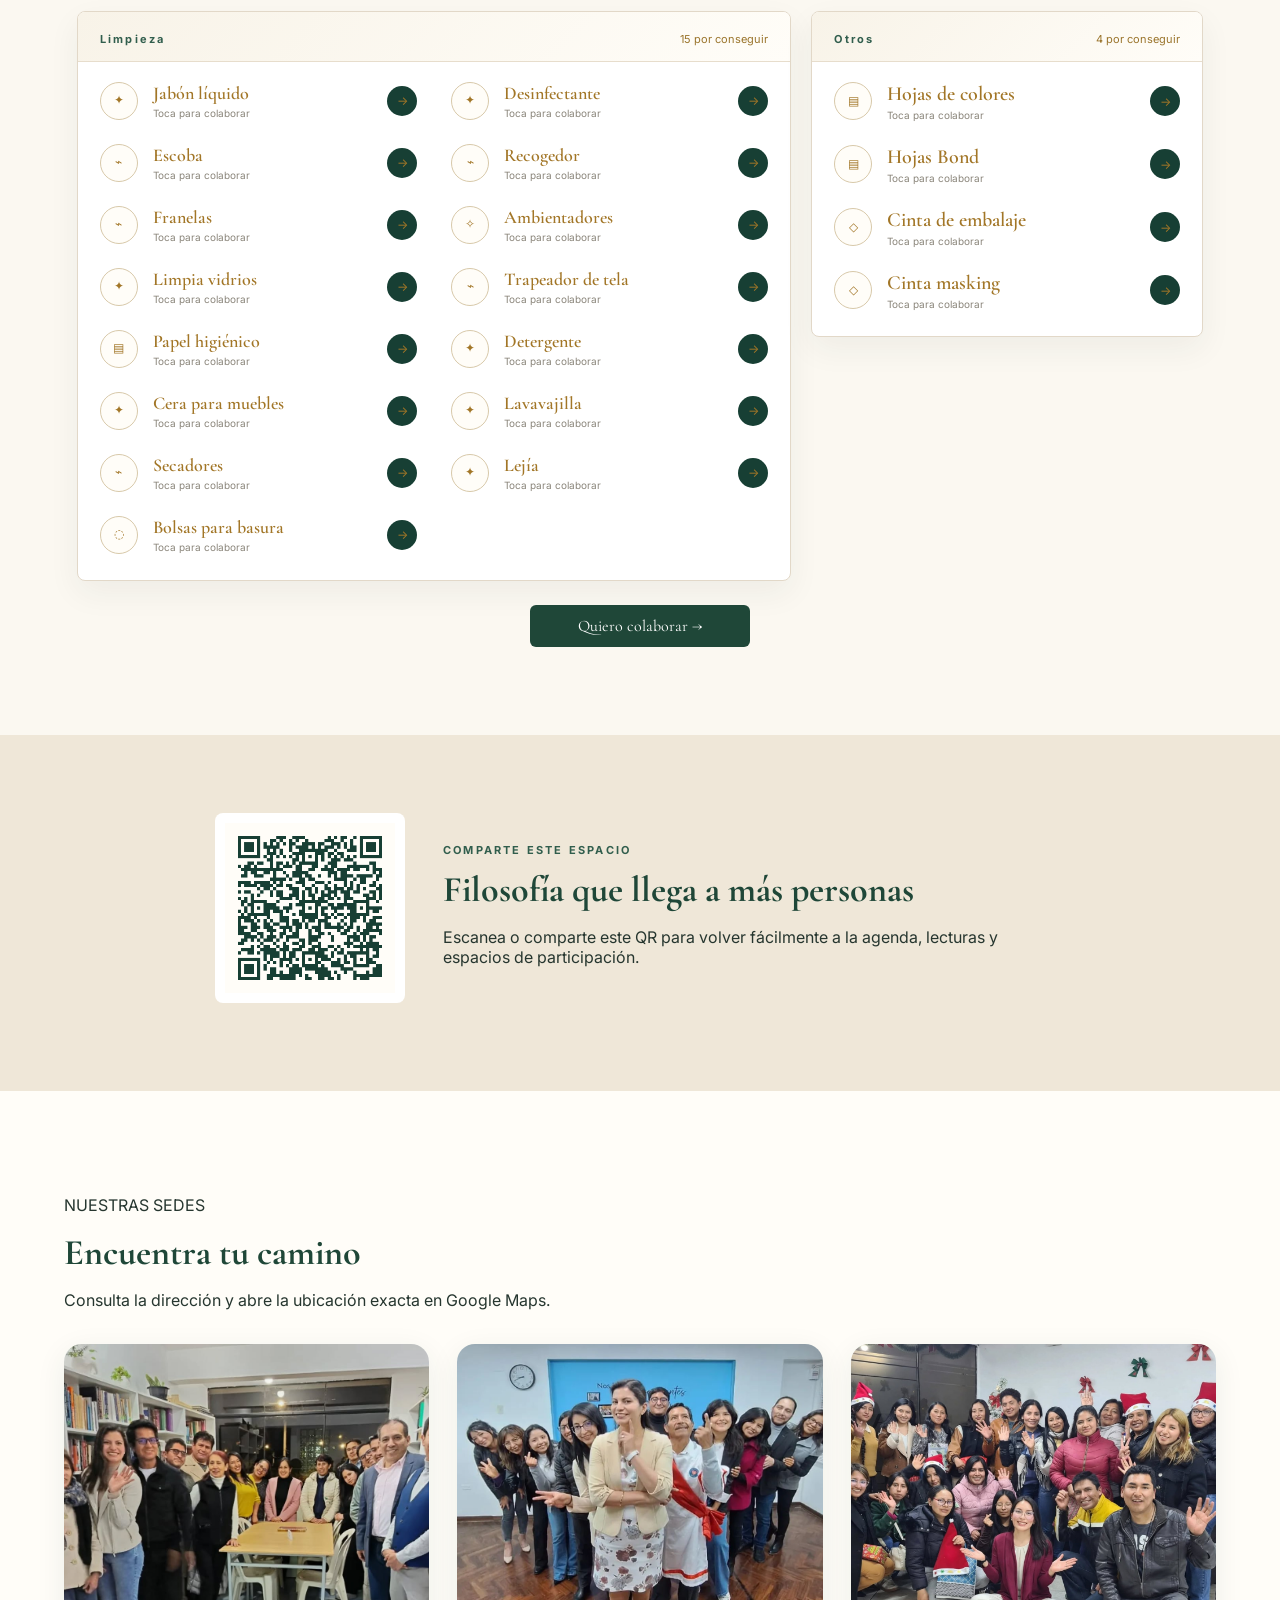
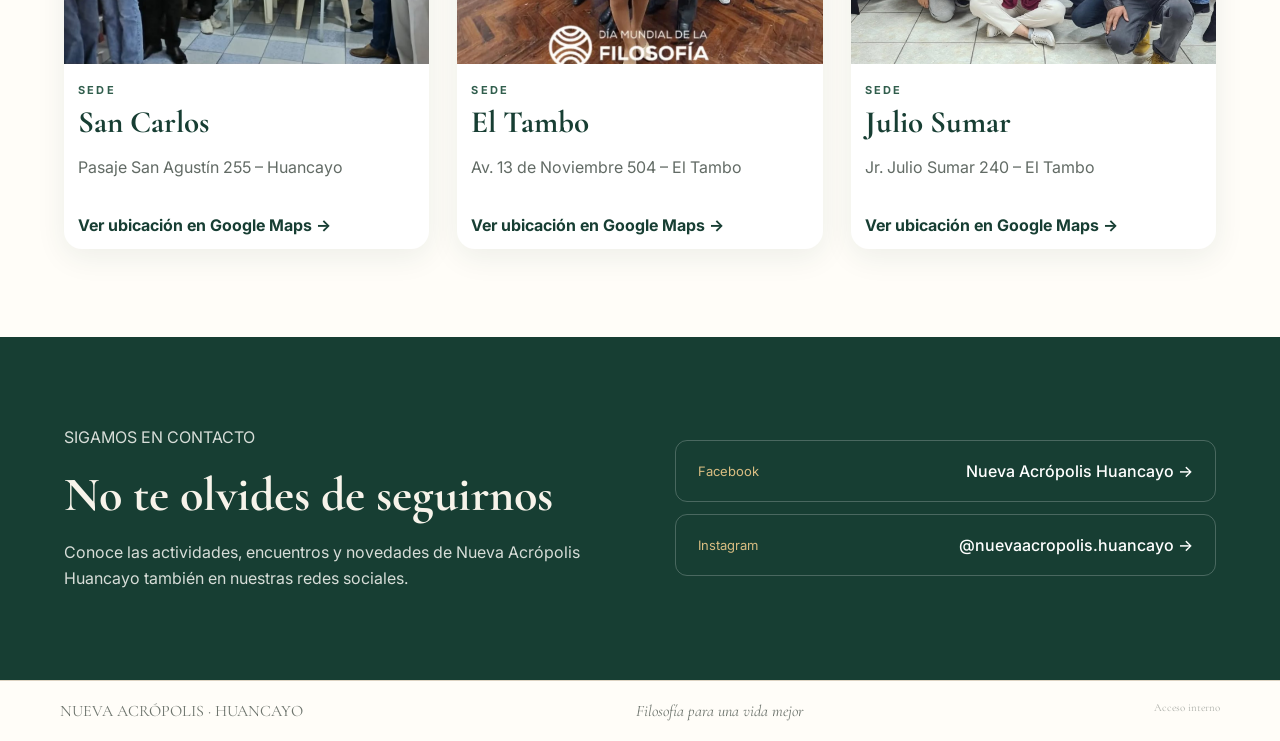
==== commit ca3fb86c: "Update donation contact button in index.html" ====
--- a/index.html
+++ b/index.html
@@ -136,7 +136,7 @@
   <h2>Donaciones: pequeñas acciones, grandes cambios.</h2>
   <p>Cuidar nuestra escuela también es una forma de servicio. Puedes colaborar con alguno de estos materiales.</p>
   <div class="donation-summary"><span>Elige un material</span><strong>y coordina tu aporte directamente por WhatsApp</strong></div><div class="donation-grid" id="donationGrid"></div>
-  <div class="donation-contact"><a class="primary-btn" target="_blank" rel="noopener" href="https://wa.me/51964212747?text=Hola%20Michael%2C%20vi%20la%20secci%C3%B3n%20de%20Donaciones%20en%20la%20p%C3%A1gina%20de%20Nueva%20Acr%C3%B3polis%20y%20me%20gustar%C3%ADa%20colaborar.%20%C2%BFQu%C3%A9%20materiales%20necesitan%20con%20mayor%20prioridad%3F">Quiero colaborar →</a></div>
+  <div class="donation-contact"><a id="donationContactBtn" class="primary-btn" target="_blank" rel="noopener" href="#">Quiero colaborar →</a></div>
 </section>
 
 <section class="content-section qr-section" id="compartir">
